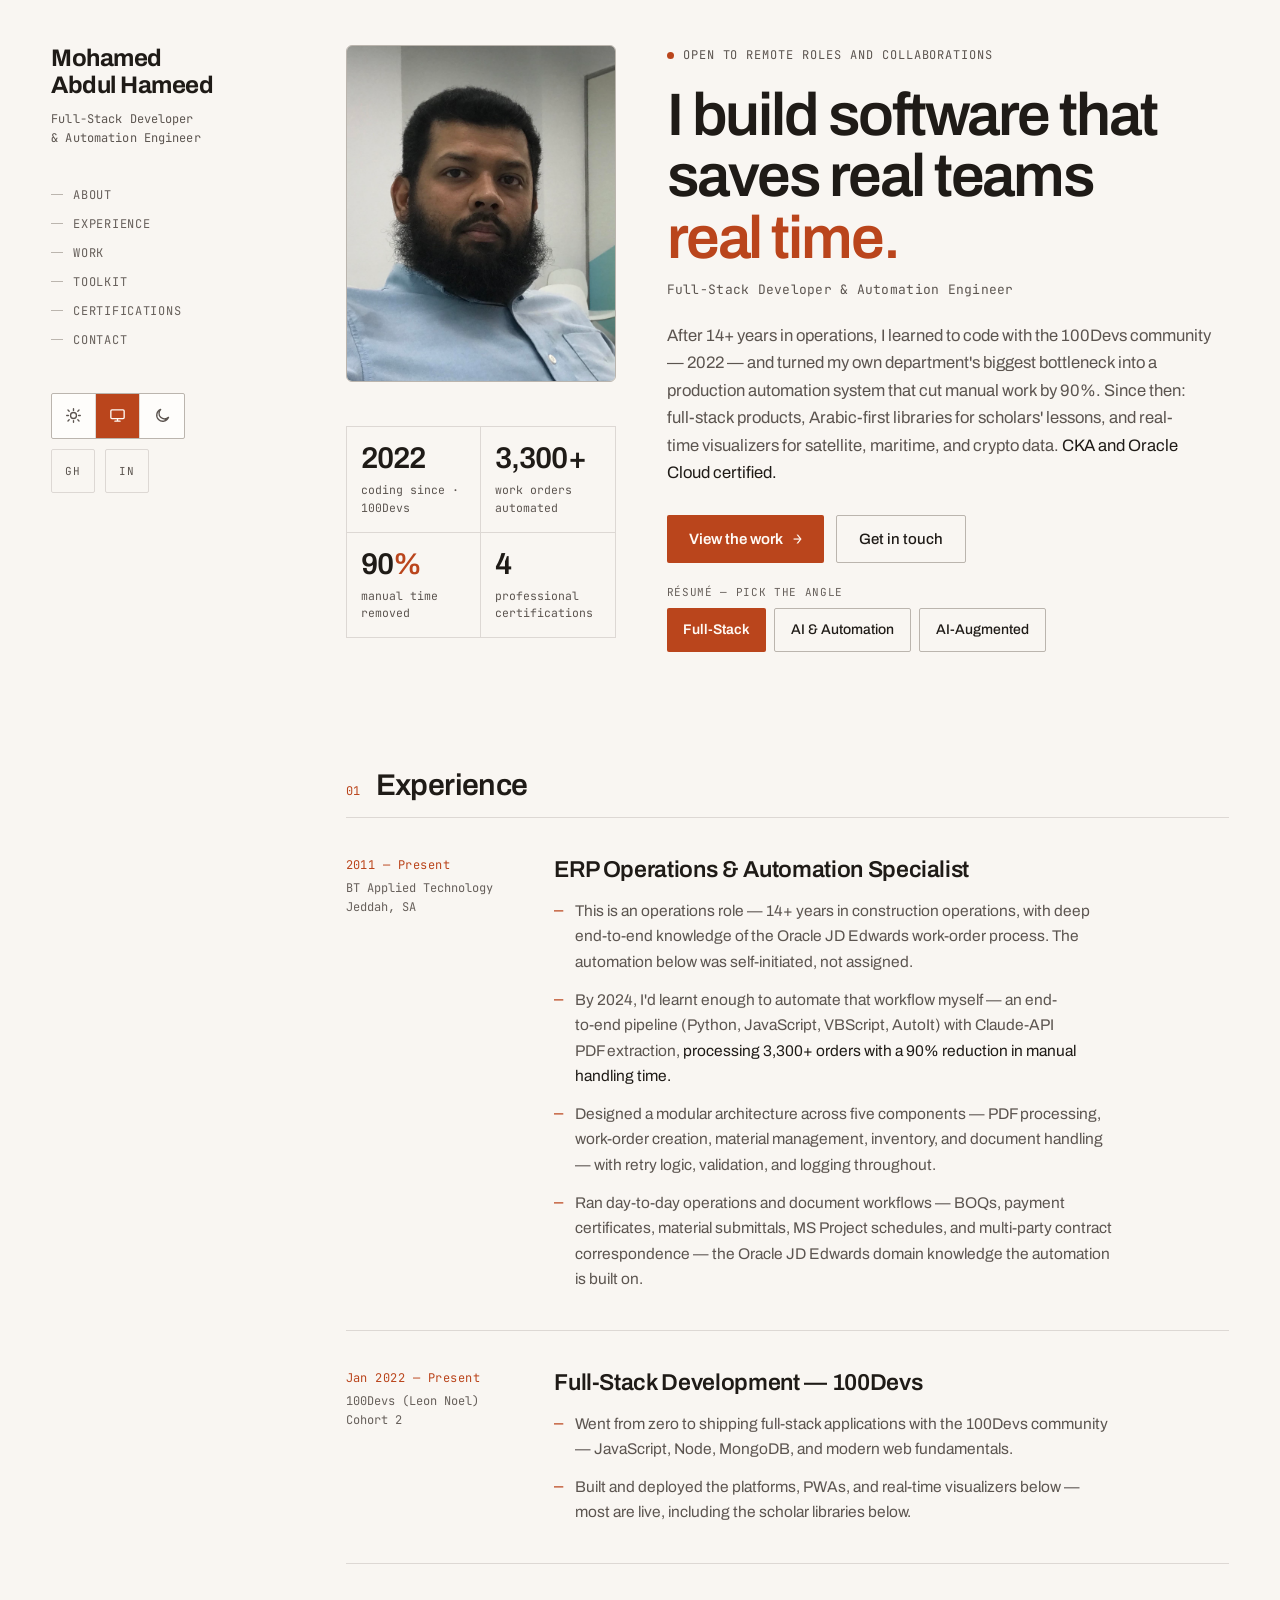
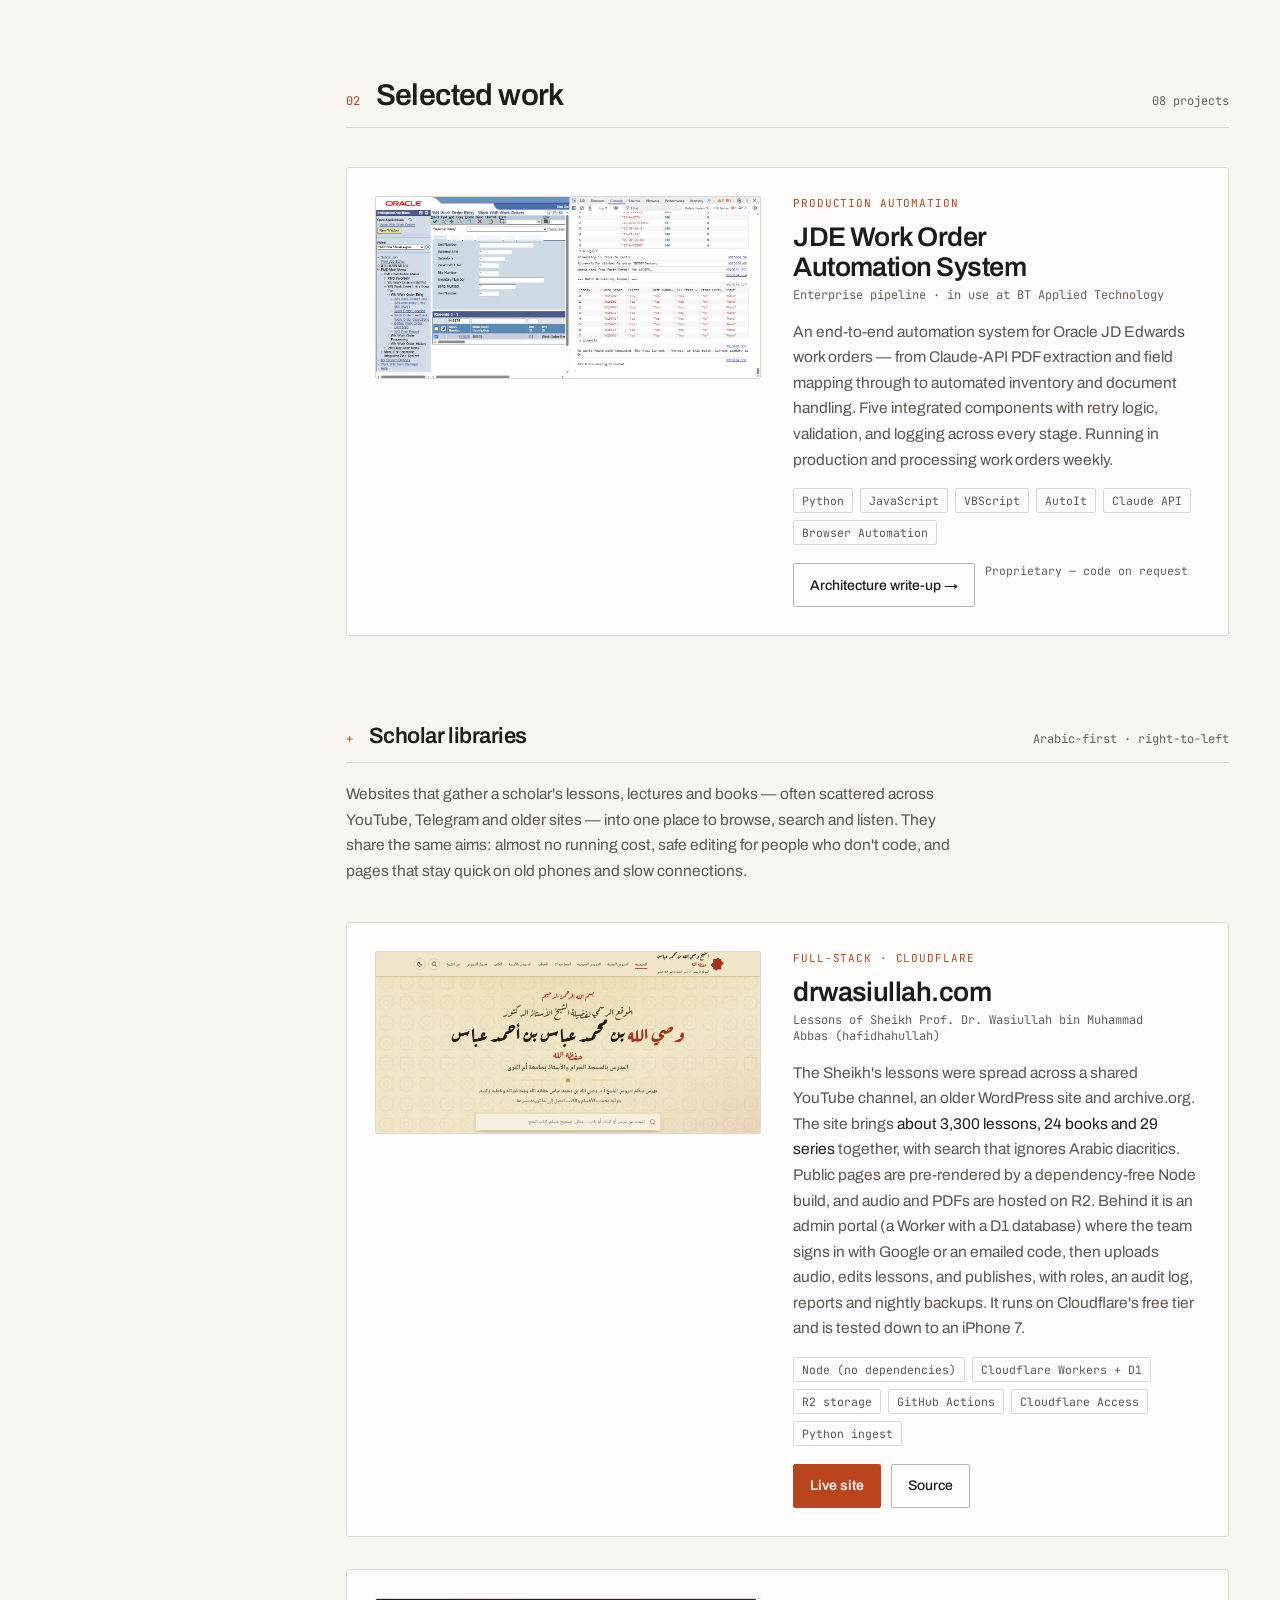
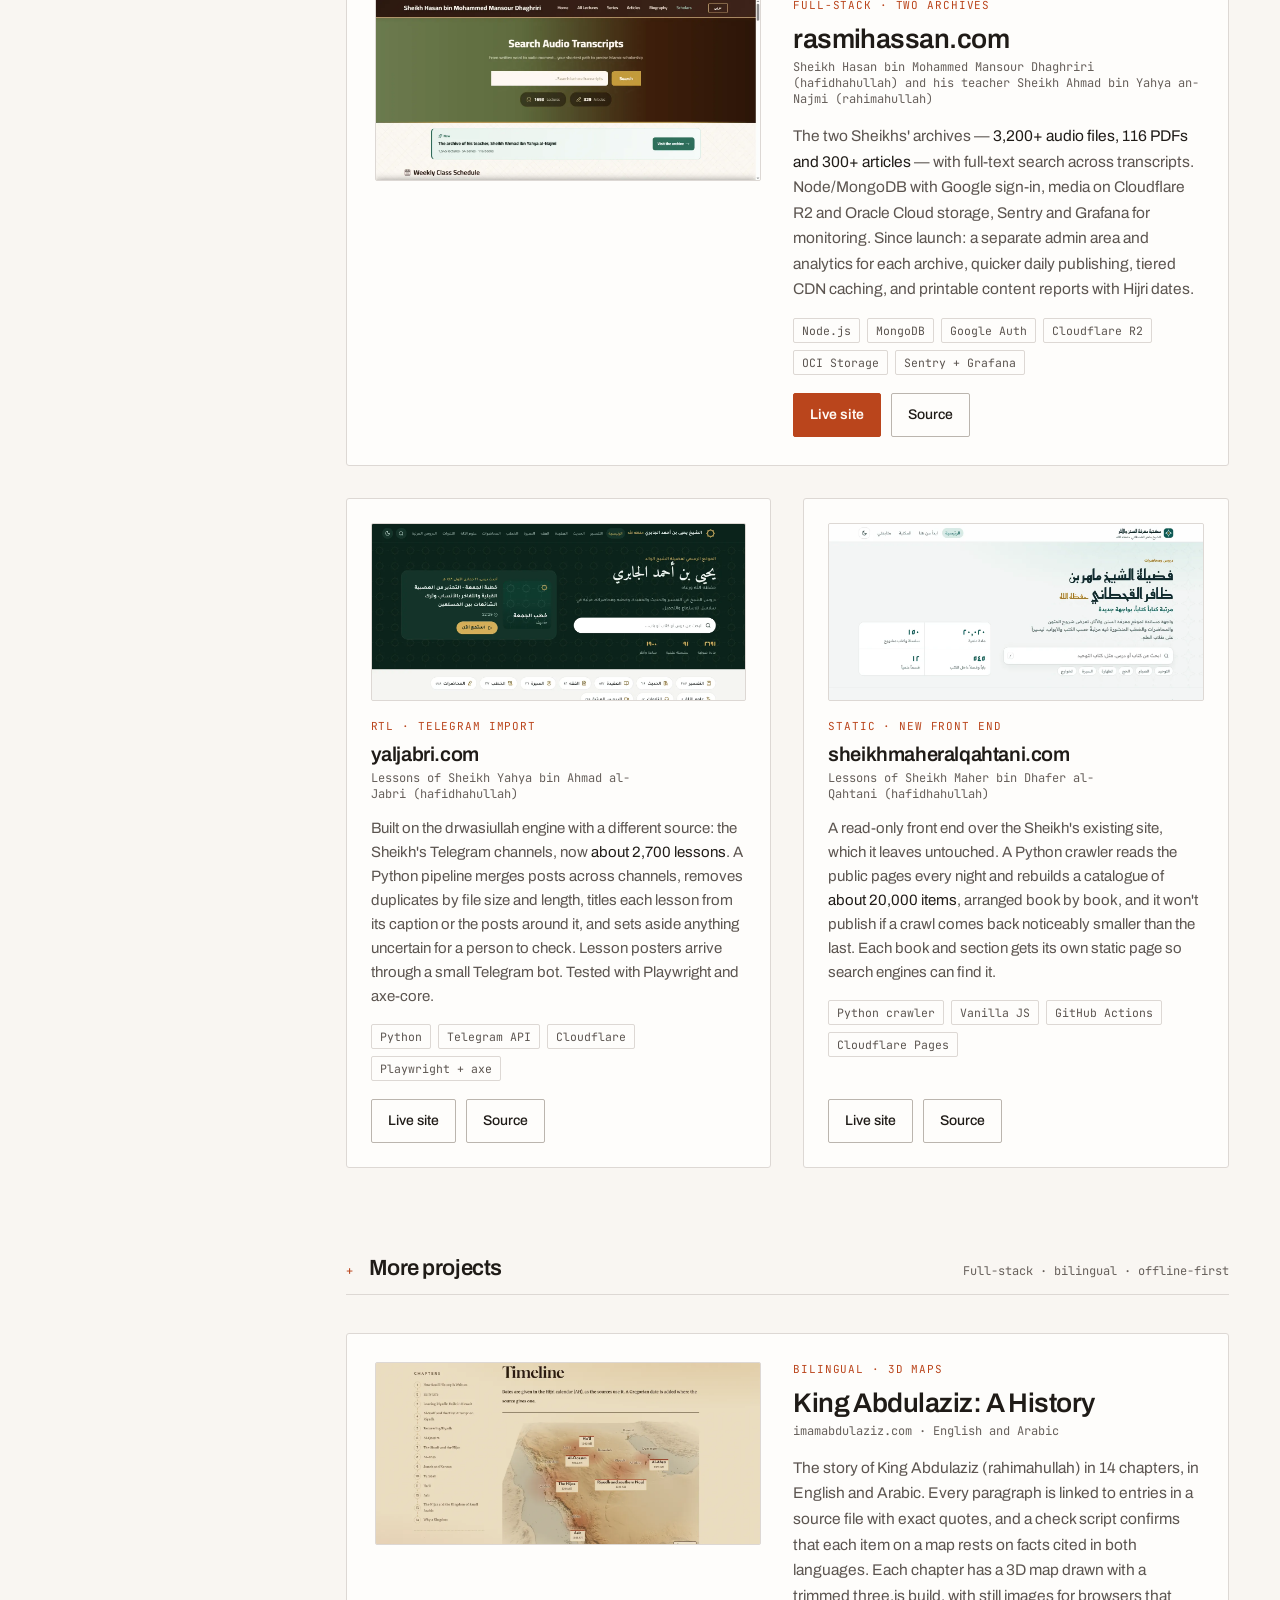
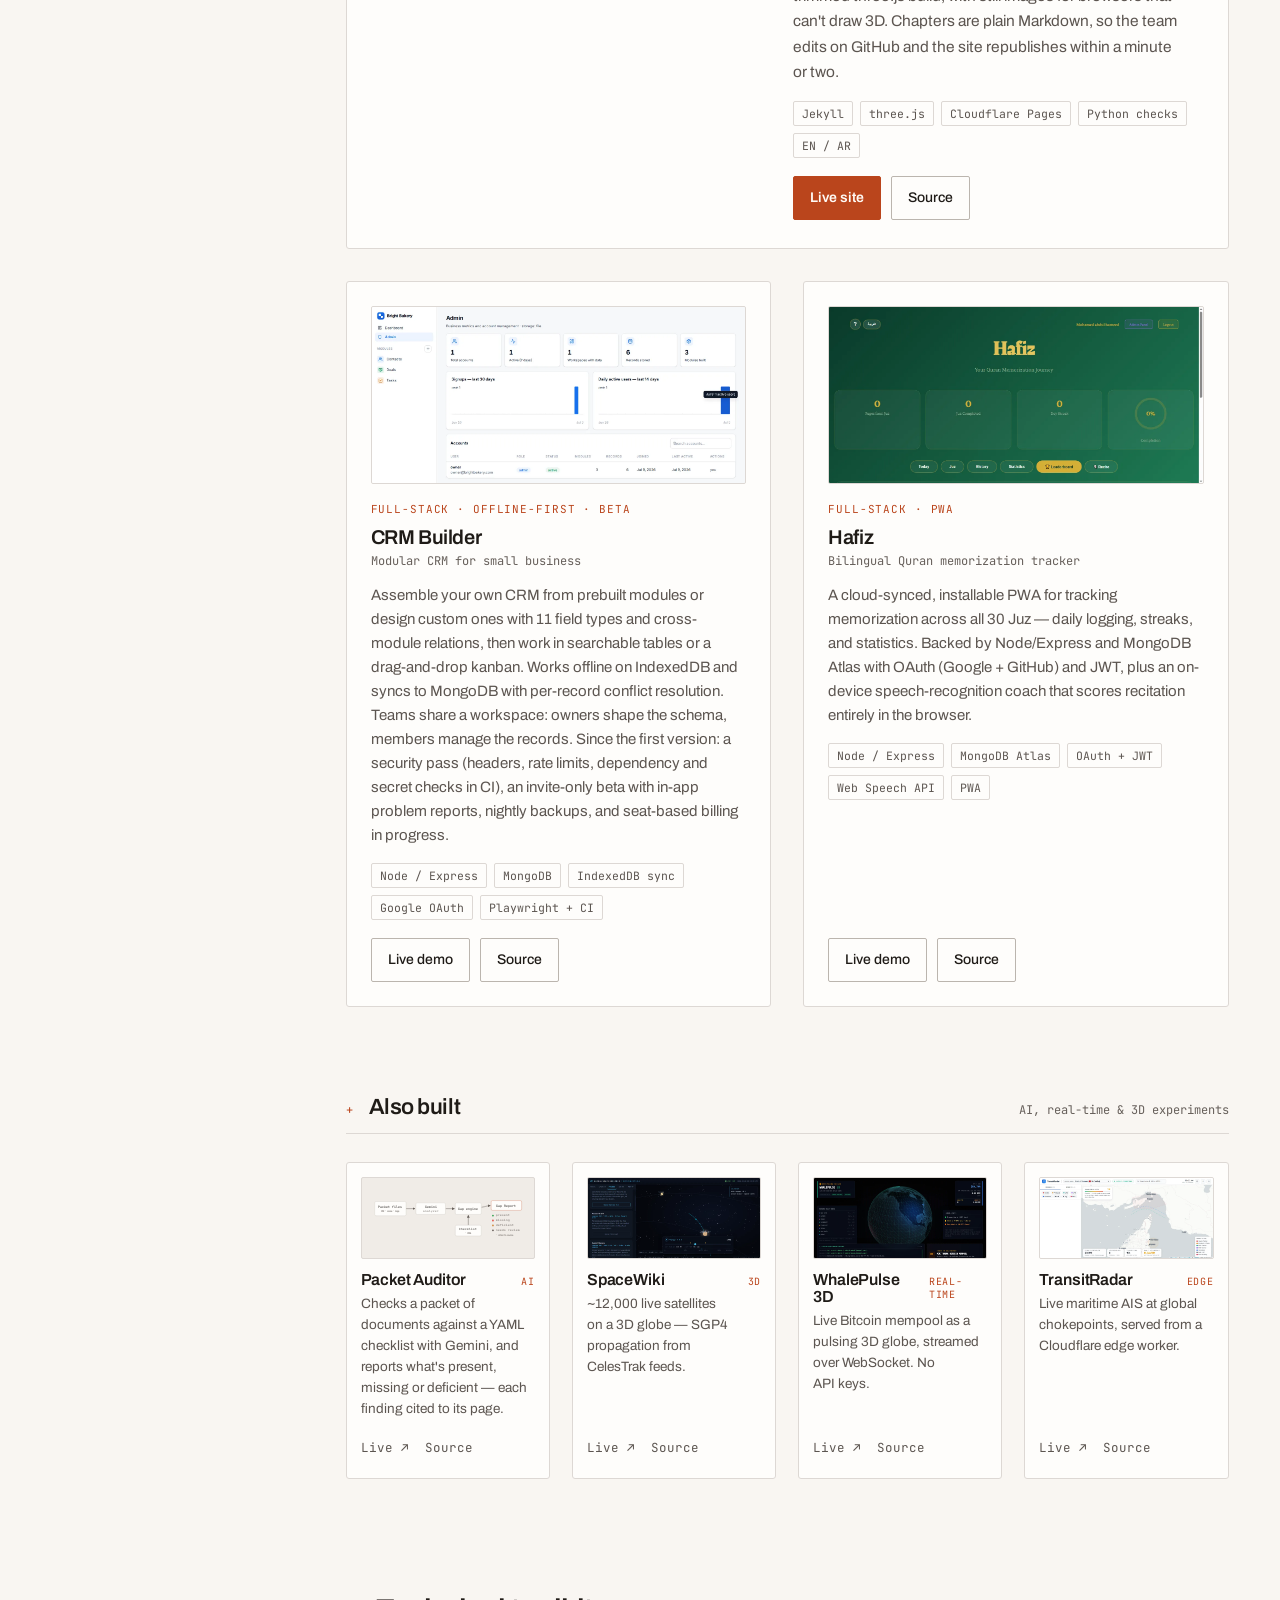
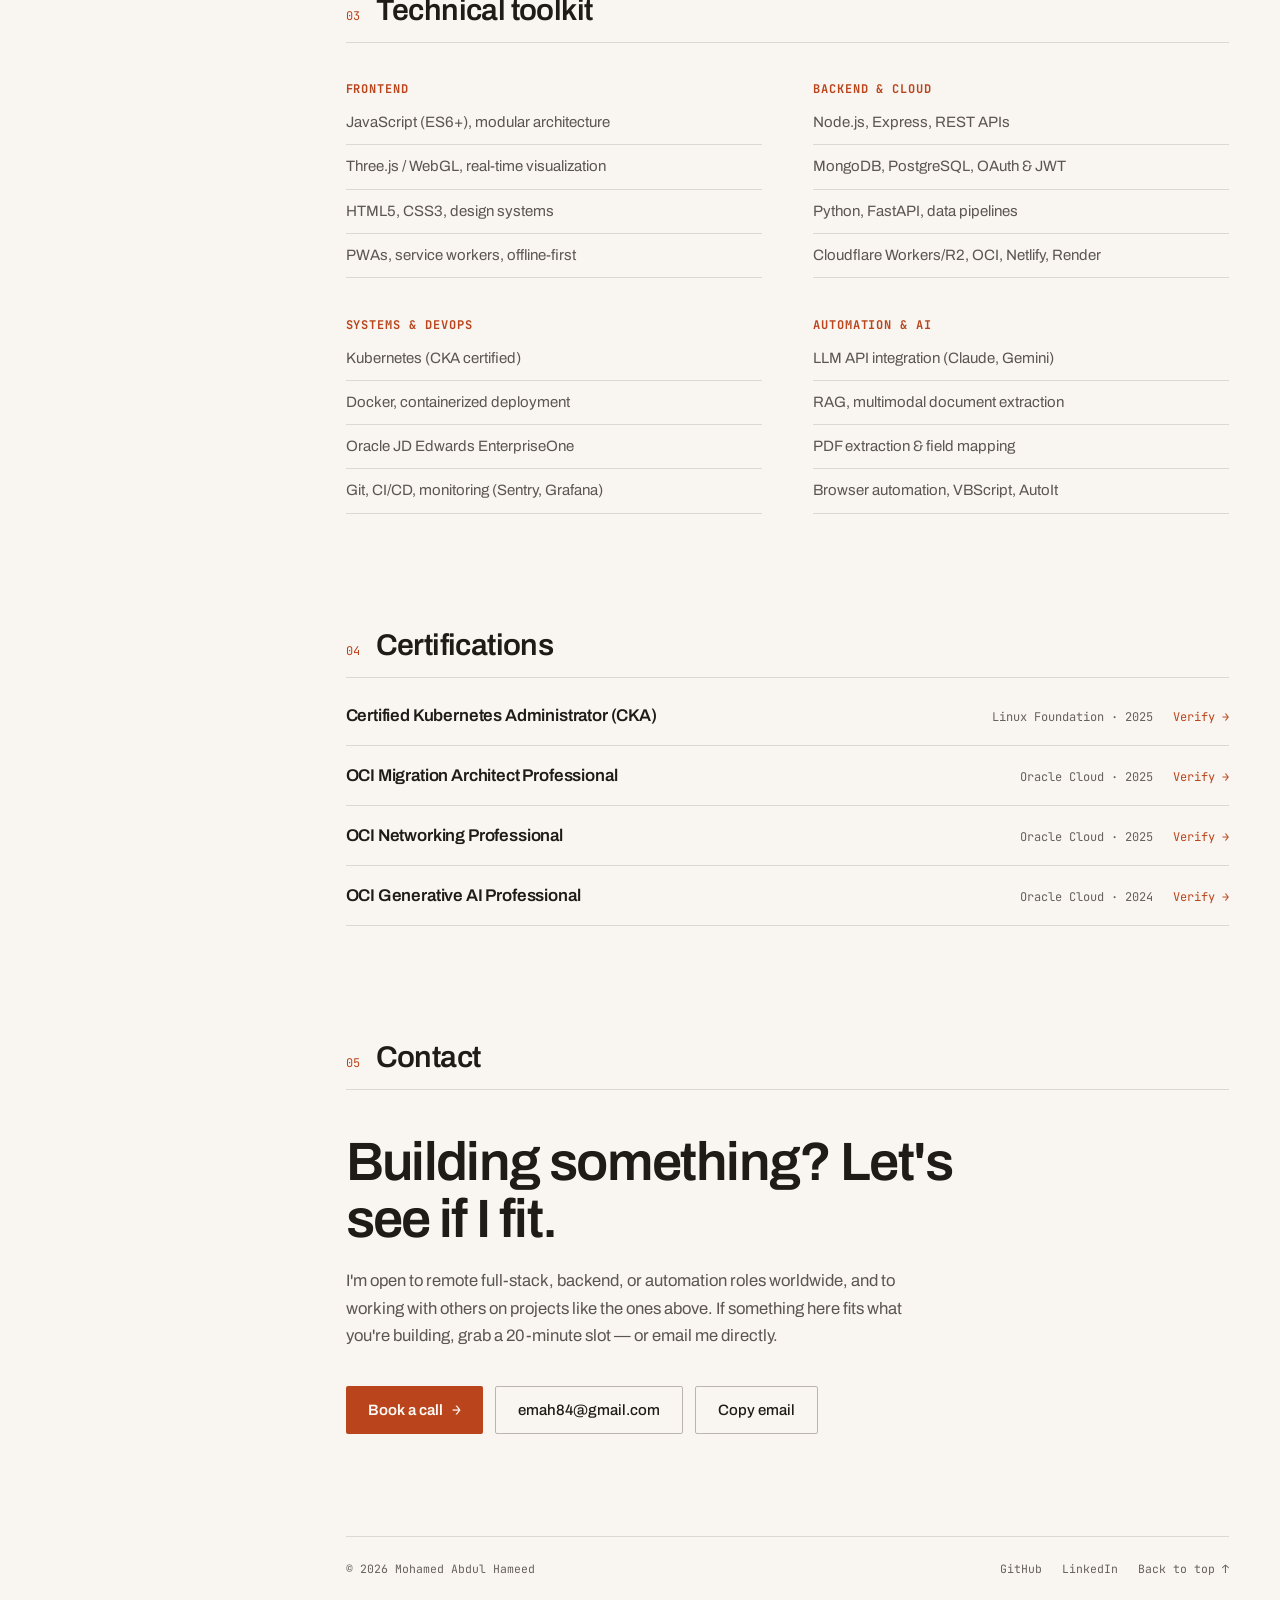
==== index.html @ efca4612 "Give the scholars their full names, titles and honorifics Co-Authored-By: Claude Opus 5.5 <noreply@a" ====
<!DOCTYPE html>
<html lang="en" data-theme="dark">
<head>
<meta charset="utf-8">
<meta name="viewport" content="width=device-width, initial-scale=1, viewport-fit=cover">
<link rel="preconnect" href="https://fonts.googleapis.com">
<link rel="preconnect" href="https://fonts.gstatic.com" crossorigin>
<link href="https://fonts.googleapis.com/css2?family=Archivo:wght@400;500;600;700&family=JetBrains+Mono:wght@400;500&display=swap" rel="stylesheet">

<script>
(function(){var p=localStorage.getItem('mah-theme')||'system';
var r=p==='system'?(matchMedia('(prefers-color-scheme: light)').matches?'light':'dark'):p;
document.documentElement.setAttribute('data-theme',r);})();
</script>
<title>Mohamed Abdul Hameed — Full-Stack Developer &amp; Automation Engineer</title>
<meta name="description" content="Full-stack developer and automation engineer. Built a production Oracle JD Edwards automation system processing 3,300+ work orders with a 90% reduction in manual handling. CKA and Oracle Cloud certified.">
<meta name="theme-color" content="#211d1a" media="(prefers-color-scheme: dark)">
<meta name="theme-color" content="#f7f4f0" media="(prefers-color-scheme: light)">
<link rel="canonical" href="https://mohamed-ah.github.io/portfolio/">
<meta property="og:type" content="website">
<meta property="og:url" content="https://mohamed-ah.github.io/portfolio/">
<meta property="og:title" content="Mohamed Abdul Hameed — Full-Stack Developer &amp; Automation Engineer">
<meta property="og:description" content="Production automation, full-stack platforms, Arabic-first scholar libraries, and real-time visualizers. CKA and Oracle Cloud certified.">
<meta property="og:image" content="https://mohamed-ah.github.io/portfolio/images/fablewurud.png">
<meta name="twitter:card" content="summary_large_image">
<link rel="icon" href="data:image/svg+xml,<svg xmlns='http://www.w3.org/2000/svg' viewBox='0 0 32 32'><rect width='32' height='32' rx='4' fill='%23211d1a'/><text x='16' y='23' font-family='system-ui,sans-serif' font-size='19' font-weight='700' fill='%23e8763f' text-anchor='middle'>M</text></svg>">
<link rel="stylesheet" href="style.css">
<script>
(function(){var p=localStorage.getItem('mah-theme')||'system';
var r=p==='system'?(matchMedia('(prefers-color-scheme: light)').matches?'light':'dark'):p;
document.documentElement.setAttribute('data-theme',r);})();
</script>
<script type="application/ld+json">
{"@context":"https://schema.org","@type":"Person","name":"Mohamed Abdul Hameed","jobTitle":"Full-Stack Developer & Automation Engineer","email":"mailto:emah84@gmail.com","url":"https://mohamed-ah.github.io/portfolio/","sameAs":["https://github.com/Mohamed-AH","https://www.linkedin.com/in/mojed7/"],"knowsAbout":["JavaScript","Node.js","Python","MongoDB","Kubernetes","Three.js","Oracle JD Edwards EnterpriseOne"]}
</script>
</head>
<body>
<a href="#main" data-skip="1">Skip to content</a>

<div style="min-height:100vh;background:var(--bg)">
  <div style="display:flex;flex-wrap:wrap;align-items:flex-start;gap:0 clamp(36px,5vw,80px);max-width:1340px;margin:0 auto;padding:0 clamp(20px,4vw,60px);padding-left:max(clamp(20px,4vw,60px),env(safe-area-inset-left,0px));padding-right:max(clamp(20px,4vw,60px),env(safe-area-inset-right,0px))">

    <aside data-sidebar="1" style="flex:1 1 230px;position:sticky;top:0;align-self:flex-start;padding:clamp(26px,3.5vw,52px) 0;background:var(--bg);z-index:20">
      <a href="#main" style="display:block;font-size:clamp(20px,2vw,24px);font-weight:700;letter-spacing:-0.02em;line-height:1.15">Mohamed<br>Abdul Hameed</a>
      <p style="margin-top:10px;font-family:'JetBrains Mono',monospace;font-size:12px;line-height:1.6;color:var(--muted);letter-spacing:0.01em">Full-Stack Developer<br>&amp; Automation Engineer</p>

      <nav data-nav="1" aria-label="Sections" style="margin-top:clamp(24px,3vw,44px)">
        <ul data-navlist="1" style="display:flex;flex-direction:column;gap:13px;font-family:'JetBrains Mono',monospace;font-size:12px;letter-spacing:0.06em;text-transform:uppercase;color:var(--faint)">
          <li><a href="#about" style="display:flex;align-items:center;gap:10px;color:inherit"><span data-bar="1" style="height:1px;width:12px;background:var(--border-strong);transition:width .2s ease,background-color .2s ease"></span>About</a></li>
          <li><a href="#experience" style="display:flex;align-items:center;gap:10px;color:inherit"><span data-bar="1" style="height:1px;width:12px;background:var(--border-strong);transition:width .2s ease,background-color .2s ease"></span>Experience</a></li>
          <li><a href="#work" style="display:flex;align-items:center;gap:10px;color:inherit"><span data-bar="1" style="height:1px;width:12px;background:var(--border-strong);transition:width .2s ease,background-color .2s ease"></span>Work</a></li>
          <li><a href="#toolkit" style="display:flex;align-items:center;gap:10px;color:inherit"><span data-bar="1" style="height:1px;width:12px;background:var(--border-strong);transition:width .2s ease,background-color .2s ease"></span>Toolkit</a></li>
          <li><a href="#certifications" style="display:flex;align-items:center;gap:10px;color:inherit"><span data-bar="1" style="height:1px;width:12px;background:var(--border-strong);transition:width .2s ease,background-color .2s ease"></span>Certifications</a></li>
          <li><a href="#contact" style="display:flex;align-items:center;gap:10px;color:inherit"><span data-bar="1" style="height:1px;width:12px;background:var(--border-strong);transition:width .2s ease,background-color .2s ease"></span>Contact</a></li>
        </ul>
      </nav>

      <div data-sidebar-foot="1" style="margin-top:clamp(26px,3.5vw,48px);display:flex;flex-wrap:wrap;align-items:center;gap:10px">
        <div role="group" aria-label="Colour theme" style="display:inline-flex;background:var(--surface);border:1px solid var(--border-strong);border-radius:2px;overflow:hidden">
          <button data-theme-opt="light" type="button" title="Light" aria-label="Light theme" data-action="setLight" style="display:inline-flex;align-items:center;justify-content:center;width:44px;height:44px;background:transparent;color:var(--muted);border:0;border-right:1px solid var(--border);cursor:pointer;padding:0" class="hx1">
            <svg width="17" height="17" viewBox="0 0 24 24" fill="none" stroke="currentColor" stroke-width="1.9" stroke-linecap="round" aria-hidden="true"><circle cx="12" cy="12" r="4.2"></circle><path d="M12 2.4v2.4M12 19.2v2.4M4.2 4.2l1.7 1.7M18.1 18.1l1.7 1.7M2.4 12h2.4M19.2 12h2.4M4.2 19.8l1.7-1.7M18.1 5.9l1.7-1.7"></path></svg>
          </button>
          <button data-theme-opt="system" type="button" title="Match system" aria-label="Match system theme" data-action="setSystem" style="display:inline-flex;align-items:center;justify-content:center;width:44px;height:44px;background:transparent;color:var(--muted);border:0;border-right:1px solid var(--border);cursor:pointer;padding:0" class="hx2">
            <svg width="17" height="17" viewBox="0 0 24 24" fill="none" stroke="currentColor" stroke-width="1.9" stroke-linecap="round" stroke-linejoin="round" aria-hidden="true"><rect x="2.6" y="4" width="18.8" height="12.4" rx="1.6"></rect><path d="M8.4 20h7.2M12 16.4V20"></path></svg>
          </button>
          <button data-theme-opt="dark" type="button" title="Dark" aria-label="Dark theme" data-action="setDark" style="display:inline-flex;align-items:center;justify-content:center;width:44px;height:44px;background:transparent;color:var(--muted);border:0;cursor:pointer;padding:0" class="hx3">
            <svg width="17" height="17" viewBox="0 0 24 24" fill="none" stroke="currentColor" stroke-width="1.9" stroke-linecap="round" stroke-linejoin="round" aria-hidden="true"><path d="M20.5 14.6A8.6 8.6 0 1 1 9.4 3.5a6.9 6.9 0 0 0 11.1 11.1z"></path></svg>
          </button>
        </div>
        <a href="https://github.com/Mohamed-AH" target="_blank" rel="noopener noreferrer" style="display:inline-flex;align-items:center;justify-content:center;min-width:44px;min-height:44px;border:1px solid var(--border);border-radius:2px;font-family:'JetBrains Mono',monospace;font-size:11px;letter-spacing:0.08em;color:var(--muted);padding:0 12px" class="hx4">GH</a>
        <a href="https://www.linkedin.com/in/mojed7/" target="_blank" rel="noopener noreferrer" style="display:inline-flex;align-items:center;justify-content:center;min-width:44px;min-height:44px;border:1px solid var(--border);border-radius:2px;font-family:'JetBrains Mono',monospace;font-size:11px;letter-spacing:0.08em;color:var(--muted);padding:0 12px" class="hx5">IN</a>
      </div>
    </aside>

    <main id="main" data-main="1" style="flex:999 1 560px;min-width:0;padding:clamp(26px,3.5vw,52px) 0 clamp(60px,8vw,120px)">

      <section id="about" style="scroll-margin-top:110px">
        <div class="hero-grid">

          <!-- Photo (auto-swaps in once images/mohamed.jpg exists; monogram until then) -->
          <div data-photo="1" style="grid-area:photo;max-width:300px">
            <div style="position:relative;aspect-ratio:4/5;border-radius:6px;overflow:hidden;border:1px solid var(--border-strong);background:var(--surface-2);display:flex;align-items:center;justify-content:center">
              <span aria-hidden="true" style="font-family:'JetBrains Mono',monospace;font-size:clamp(40px,7vw,72px);font-weight:500;letter-spacing:0.02em;color:var(--faint)">MAH</span>
              <img src="images/mohamed.jpg" alt="Mohamed Abdul Hameed" width="880" height="1100" loading="eager" decoding="async" onerror="this.style.display='none'" style="position:absolute;inset:0;width:100%;height:100%;object-fit:cover;object-position:center top">
            </div>
          </div>

          <!-- Intro -->
          <div style="grid-area:intro;min-width:0">
            <p style="display:inline-flex;align-items:center;gap:9px;font-family:'JetBrains Mono',monospace;font-size:12px;letter-spacing:0.08em;text-transform:uppercase;color:var(--muted)">
              <span style="width:7px;height:7px;border-radius:50%;background:var(--accent);flex:none"></span>
              Open to remote roles and collaborations
            </p>

            <h1 style="margin-top:clamp(14px,2vw,22px);font-size:clamp(32px,5.4vw,60px);font-weight:600;letter-spacing:-0.035em;line-height:1.02">
              I build software that saves real teams <span style="color:var(--accent)">real time.</span>
            </h1>
            <p style="margin-top:12px;font-family:'JetBrains Mono',monospace;font-size:13px;letter-spacing:0.02em;color:var(--muted)">Full-Stack Developer &amp; Automation Engineer</p>

            <p style="margin-top:clamp(16px,2.2vw,24px);max-width:58ch;font-size:clamp(15.5px,1.3vw,18px);line-height:1.65;color:var(--muted)">
              After 14+ years in operations, I learned to code with the 100Devs community — 2022 — and turned my own department's biggest bottleneck into a production automation system that cut manual work by 90%. Since then: full-stack products, Arabic-first libraries for scholars' lessons, and real-time visualizers for satellite, maritime, and crypto data. <span style="color:var(--text)">CKA and Oracle Cloud certified.</span>
            </p>

            <div style="display:flex;flex-wrap:wrap;gap:12px;margin-top:clamp(20px,2.5vw,28px)">
              <a href="#work" style="display:inline-flex;align-items:center;gap:10px;min-height:48px;padding:0 22px;background:var(--accent);color:var(--accent-ink);border-radius:2px;font-size:15px;font-weight:600" class="hx6">View the work <span style="font-family:'JetBrains Mono',monospace">→</span></a>
              <a href="mailto:emah84@gmail.com" style="display:inline-flex;align-items:center;min-height:48px;padding:0 22px;border:1px solid var(--border-strong);border-radius:2px;font-size:15px;font-weight:500;color:var(--text)" class="hx7">Get in touch</a>
            </div>

            <!-- Résumé picker: one CV per hiring angle -->
            <div style="margin-top:22px">
              <p style="font-family:'JetBrains Mono',monospace;font-size:11px;letter-spacing:0.06em;text-transform:uppercase;color:var(--faint);margin-bottom:9px">Résumé — pick the angle</p>
              <div data-resume="1" role="group" aria-label="Download résumé" style="display:flex;flex-wrap:wrap;gap:8px">
                <a href="resume/Mohamed-Abdul-Hameed-Full-Stack.pdf" target="_blank" rel="noopener noreferrer" style="display:inline-flex;align-items:center;min-height:44px;padding:0 16px;border-radius:2px;background:var(--accent);color:var(--accent-ink);font-size:14px;font-weight:600" class="hx35">Full-Stack</a>
                <a href="resume/Mohamed-Abdul-Hameed-AI-Automation.pdf" target="_blank" rel="noopener noreferrer" style="display:inline-flex;align-items:center;min-height:44px;padding:0 16px;border:1px solid var(--border-strong);border-radius:2px;font-size:14px;font-weight:500;color:var(--text)" class="hx36">AI &amp; Automation</a>
                <a href="resume/Mohamed-Abdul-Hameed-AI-Augmented.pdf" target="_blank" rel="noopener noreferrer" style="display:inline-flex;align-items:center;min-height:44px;padding:0 16px;border:1px solid var(--border-strong);border-radius:2px;font-size:14px;font-weight:500;color:var(--text)" class="hx37">AI-Augmented</a>
              </div>
            </div>
          </div>

          <dl style="grid-area:stats;align-self:start;display:grid;grid-template-columns:repeat(2,1fr);gap:1px;background:var(--border);border:1px solid var(--border)">
          <div style="background:var(--bg);padding:16px 14px">
            <dt style="font-size:clamp(22px,2.4vw,30px);font-weight:600;letter-spacing:-0.03em;line-height:1">2022</dt>
            <dd style="margin:8px 0 0;font-family:'JetBrains Mono',monospace;font-size:11.5px;line-height:1.5;color:var(--muted)">coding since · 100Devs</dd>
          </div>
          <div style="background:var(--bg);padding:16px 14px">
            <dt style="font-size:clamp(22px,2.4vw,30px);font-weight:600;letter-spacing:-0.03em;line-height:1">3,300+</dt>
            <dd style="margin:8px 0 0;font-family:'JetBrains Mono',monospace;font-size:11.5px;line-height:1.5;color:var(--muted)">work orders automated</dd>
          </div>
          <div style="background:var(--bg);padding:16px 14px">
            <dt style="font-size:clamp(22px,2.4vw,30px);font-weight:600;letter-spacing:-0.03em;line-height:1">90<span style="color:var(--accent)">%</span></dt>
            <dd style="margin:8px 0 0;font-family:'JetBrains Mono',monospace;font-size:11.5px;line-height:1.5;color:var(--muted)">manual time removed</dd>
          </div>
          <div style="background:var(--bg);padding:16px 14px">
            <dt style="font-size:clamp(22px,2.4vw,30px);font-weight:600;letter-spacing:-0.03em;line-height:1">4</dt>
            <dd style="margin:8px 0 0;font-family:'JetBrains Mono',monospace;font-size:11.5px;line-height:1.5;color:var(--muted)">professional certifications</dd>
          </div>
          </dl>
        </div>
      </section>

      <section id="experience" class="sec">
        <div class="sec-head">
          <span class="sec-num">01</span>
          <h2 class="sec-h2">Experience</h2>
        </div>

        <article style="display:flex;flex-wrap:wrap;gap:8px clamp(24px,3vw,48px);padding:clamp(26px,3vw,40px) 0;border-bottom:1px solid var(--border)">
          <div style="flex:1 1 170px">
            <p style="font-family:'JetBrains Mono',monospace;font-size:12px;letter-spacing:0.04em;color:var(--accent)">2011 — Present</p>
            <p class="exp-org">BT Applied Technology<br>Jeddah, SA</p>
          </div>
          <div style="flex:999 1 380px;min-width:0">
            <h3 style="font-size:clamp(19px,2vw,23px);font-weight:600;letter-spacing:-0.015em">ERP Operations &amp; Automation Specialist</h3>
            <ul class="dash-list">
              <li class="dash-item"><span class="dash" aria-hidden="true">—</span><span>This is an operations role — 14+ years in construction operations, with deep end-to-end knowledge of the Oracle JD Edwards work-order process. The automation below was self-initiated, not assigned.</span></li>
              <li class="dash-item"><span class="dash" aria-hidden="true">—</span><span>By 2024, I'd learnt enough to automate that workflow myself — an end-to-end pipeline (Python, JavaScript, VBScript, AutoIt) with Claude-API PDF extraction, <span style="color:var(--text)">processing 3,300+ orders with a 90% reduction in manual handling time.</span></span></li>
              <li class="dash-item"><span class="dash" aria-hidden="true">—</span><span>Designed a modular architecture across five components — PDF processing, work-order creation, material management, inventory, and document handling — with retry logic, validation, and logging throughout.</span></li>
              <li class="dash-item"><span class="dash" aria-hidden="true">—</span><span>Ran day-to-day operations and document workflows — BOQs, payment certificates, material submittals, MS Project schedules, and multi-party contract correspondence — the Oracle JD Edwards domain knowledge the automation is built on.</span></li>
            </ul>
          </div>
        </article>

        <article style="display:flex;flex-wrap:wrap;gap:8px clamp(24px,3vw,48px);padding:clamp(26px,3vw,40px) 0;border-bottom:1px solid var(--border)">
          <div style="flex:1 1 170px">
            <p style="font-family:'JetBrains Mono',monospace;font-size:12px;letter-spacing:0.04em;color:var(--accent)">Jan 2022 — Present</p>
            <p class="exp-org">100Devs (Leon Noel)<br>Cohort 2</p>
          </div>
          <div style="flex:999 1 380px;min-width:0">
            <h3 style="font-size:clamp(19px,2vw,23px);font-weight:600;letter-spacing:-0.015em">Full-Stack Development — 100Devs</h3>
            <ul class="dash-list">
              <li class="dash-item"><span class="dash" aria-hidden="true">—</span><span>Went from zero to shipping full-stack applications with the 100Devs community — JavaScript, Node, MongoDB, and modern web fundamentals.</span></li>
              <li class="dash-item"><span class="dash" aria-hidden="true">—</span><span>Built and deployed the platforms, PWAs, and real-time visualizers below — most are live, including the scholar libraries below.</span></li>
            </ul>
          </div>
        </article>
      </section>

      <section id="work" class="sec">
        <div class="sec-head">
          <span class="sec-num">02</span>
          <h2 class="sec-h2">Selected work</h2>
          <p class="sec-meta">08 projects</p>
        </div>

        <div class="work-grid">

          <article class="feature">
            <figure class="feature-media">
              <img class="shot" src="images/jde.webp" alt="The automation running against Oracle JD Edwards: the Work With Work Orders screen beside a browser console showing a batch summary of processed work orders." loading="lazy" decoding="async" width="1366" height="646">
            </figure>
            <div class="feature-body">
              <p class="eyebrow">Production automation</p>
              <h3 class="feature-title">JDE Work Order Automation System</h3>
              <p class="card-sub">Enterprise pipeline · in use at BT Applied Technology</p>
              <p class="feature-desc">An end-to-end automation system for Oracle JD Edwards work orders — from Claude-API PDF extraction and field mapping through to automated inventory and document handling. Five integrated components with retry logic, validation, and logging across every stage. Running in production and processing work orders weekly.</p>
              <ul class="tags">
                <li class="tag">Python</li>
                <li class="tag">JavaScript</li>
                <li class="tag">VBScript</li>
                <li class="tag">AutoIt</li>
                <li class="tag">Claude API</li>
                <li class="tag">Browser Automation</li>
              </ul>
              <div class="card-actions">
                <a href="jde.html" class="btn">Architecture write-up →</a>
                <span class="note">Proprietary — code on request</span>
              </div>
            </div>
          </article>

        </div>

        <div id="libraries" class="group-head">
          <span class="sec-num">+</span>
          <h3 class="group-title">Scholar libraries</h3>
          <p class="sec-meta">Arabic-first · right-to-left</p>
        </div>
        <p class="group-intro">Websites that gather a scholar's lessons, lectures and books — often scattered across YouTube, Telegram and older sites — into one place to browse, search and listen. They share the same aims: almost no running cost, safe editing for people who don't code, and pages that stay quick on old phones and slow connections.</p>

        <div class="work-grid">

          <article class="feature">
            <figure class="feature-media">
              <a href="https://www.drwasiullah.com/" target="_blank" rel="noopener noreferrer" aria-label="Open drwasiullah.com" class="shot-link"><img class="shot" src="images/drwasiullah.webp" alt="The drwasiullah.com home page: the Sheikh's name in large Arabic calligraphy over a patterned cream background, with a lesson search box below." loading="lazy" decoding="async" width="1366" height="646"></a>
            </figure>
            <div class="feature-body">
              <p class="eyebrow">Full-stack · Cloudflare</p>
              <h3 class="feature-title">drwasiullah.com</h3>
              <p class="card-sub">Lessons of Sheikh Prof. Dr. Wasiullah bin Muhammad Abbas (hafidhahullah)</p>
              <p class="feature-desc">The Sheikh's lessons were spread across a shared YouTube channel, an older WordPress site and archive.org. The site brings <span class="hl">about 3,300 lessons, 24 books and 29 series</span> together, with search that ignores Arabic diacritics. Public pages are pre-rendered by a dependency-free Node build, and audio and PDFs are hosted on R2. Behind it is an admin portal (a Worker with a D1 database) where the team signs in with Google or an emailed code, then uploads audio, edits lessons, and publishes, with roles, an audit log, reports and nightly backups. It runs on Cloudflare's free tier and is tested down to an iPhone 7.</p>
              <ul class="tags">
                <li class="tag">Node (no dependencies)</li>
                <li class="tag">Cloudflare Workers + D1</li>
                <li class="tag">R2 storage</li>
                <li class="tag">GitHub Actions</li>
                <li class="tag">Cloudflare Access</li>
                <li class="tag">Python ingest</li>
              </ul>
              <div class="card-actions">
                <a href="https://www.drwasiullah.com/" target="_blank" rel="noopener noreferrer" class="btn btn-primary">Live site</a>
                <a href="https://github.com/Mohamed-AH/drwasiullah" target="_blank" rel="noopener noreferrer" class="btn">Source</a>
              </div>
            </div>
          </article>

          <article class="feature">
            <figure class="feature-media">
              <a href="https://rasmihassan.com" target="_blank" rel="noopener noreferrer" aria-label="Open rasmihassan.com" class="shot-link"><img class="shot" src="images/fablewurud.webp" alt="The rasmihassan.com home page: an audio transcript search bar over a green hero, with counts of 1,693 lectures and 329 articles." loading="lazy" decoding="async" width="1366" height="646"></a>
            </figure>
            <div class="feature-body">
              <p class="eyebrow">Full-stack · Two archives</p>
              <h3 class="feature-title">rasmihassan.com</h3>
              <p class="card-sub">Sheikh Hasan bin Mohammed Mansour Dhaghriri (hafidhahullah) and his teacher Sheikh Ahmad bin Yahya an-Najmi (rahimahullah)</p>
              <p class="feature-desc">The two Sheikhs' archives — <span class="hl">3,200+ audio files, 116 PDFs and 300+ articles</span> — with full-text search across transcripts. Node/MongoDB with Google sign-in, media on Cloudflare R2 and Oracle Cloud storage, Sentry and Grafana for monitoring. Since launch: a separate admin area and analytics for each archive, quicker daily publishing, tiered CDN caching, and printable content reports with Hijri dates.</p>
              <ul class="tags">
                <li class="tag">Node.js</li>
                <li class="tag">MongoDB</li>
                <li class="tag">Google Auth</li>
                <li class="tag">Cloudflare R2</li>
                <li class="tag">OCI Storage</li>
                <li class="tag">Sentry + Grafana</li>
              </ul>
              <div class="card-actions">
                <a href="https://rasmihassan.com" target="_blank" rel="noopener noreferrer" class="btn btn-primary">Live site</a>
                <a href="https://github.com/Mohamed-AH/fablewurud" target="_blank" rel="noopener noreferrer" class="btn">Source</a>
              </div>
            </div>
          </article>

          <article class="card">
            <a href="https://yaljabri.com/" target="_blank" rel="noopener noreferrer" aria-label="Open yaljabri.com" class="shot-link"><img class="shot" src="images/yaljabri.webp" alt="The yaljabri.com home page: a dark green hero with the Sheikh's name, a lesson search box, counts of lessons and series, and a card for the latest Friday khutbah." loading="lazy" decoding="async" width="1366" height="646"></a>
            <p class="card-eyebrow">RTL · Telegram import</p>
            <h3 class="card-title">yaljabri.com</h3>
            <p class="card-sub">Lessons of Sheikh Yahya bin Ahmad al-Jabri (hafidhahullah)</p>
            <p class="card-desc">Built on the drwasiullah engine with a different source: the Sheikh's Telegram channels, now <span class="hl">about 2,700 lessons</span>. A Python pipeline merges posts across channels, removes duplicates by file size and length, titles each lesson from its caption or the posts around it, and sets aside anything uncertain for a person to check. Lesson posters arrive through a small Telegram bot. Tested with Playwright and axe-core.</p>
            <ul class="tags">
              <li class="tag">Python</li>
              <li class="tag">Telegram API</li>
              <li class="tag">Cloudflare</li>
              <li class="tag">Playwright + axe</li>
            </ul>
            <div class="card-actions">
              <a href="https://yaljabri.com/" target="_blank" rel="noopener noreferrer" class="btn">Live site</a>
              <a href="https://github.com/Mohamed-AH/yahyaaljabri" target="_blank" rel="noopener noreferrer" class="btn">Source</a>
            </div>
          </article>

          <article class="card">
            <a href="https://sheikhmaheralqahtani.com/" target="_blank" rel="noopener noreferrer" aria-label="Open sheikhmaheralqahtani.com" class="shot-link"><img class="shot" src="images/sheikhmaher.webp" alt="The sheikhmaheralqahtani.com home page: the Sheikh's name in Arabic, a short introduction, a search box with topic chips, and counts of items, series and sections." loading="lazy" decoding="async" width="1366" height="646"></a>
            <p class="card-eyebrow">Static · New front end</p>
            <h3 class="card-title">sheikhmaheralqahtani.com</h3>
            <p class="card-sub">Lessons of Sheikh Maher bin Dhafer al-Qahtani (hafidhahullah)</p>
            <p class="card-desc">A read-only front end over the Sheikh's existing site, which it leaves untouched. A Python crawler reads the public pages every night and rebuilds a catalogue of <span class="hl">about 20,000 items</span>, arranged book by book, and it won't publish if a crawl comes back noticeably smaller than the last. Each book and section gets its own static page so search engines can find it.</p>
            <ul class="tags">
              <li class="tag">Python crawler</li>
              <li class="tag">Vanilla JS</li>
              <li class="tag">GitHub Actions</li>
              <li class="tag">Cloudflare Pages</li>
            </ul>
            <div class="card-actions">
              <a href="https://sheikhmaheralqahtani.com/" target="_blank" rel="noopener noreferrer" class="btn">Live site</a>
              <a href="https://github.com/Mohamed-AH/sheikhmaher" target="_blank" rel="noopener noreferrer" class="btn">Source</a>
            </div>
          </article>

        </div>

        <div class="group-head">
          <span class="sec-num">+</span>
          <h3 class="group-title">More projects</h3>
          <p class="sec-meta">Full-stack · bilingual · offline-first</p>
        </div>

        <div class="work-grid">

          <article class="feature">
            <figure class="feature-media">
              <a href="https://imamabdulaziz.com/" target="_blank" rel="noopener noreferrer" aria-label="Open imamabdulaziz.com" class="shot-link"><img class="shot" src="images/abdulaziz.webp" alt="The timeline page of imamabdulaziz.com: a list of fourteen chapters beside a 3D relief map of the Arabian Peninsula, with regions labelled by the year they joined." loading="lazy" decoding="async" width="1366" height="646"></a>
            </figure>
            <div class="feature-body">
              <p class="eyebrow">Bilingual · 3D maps</p>
              <h3 class="feature-title">King Abdulaziz: A History</h3>
              <p class="card-sub">imamabdulaziz.com · English and Arabic</p>
              <p class="feature-desc">The story of King Abdulaziz (rahimahullah) in 14 chapters, in English and Arabic. Every paragraph is linked to entries in a source file with exact quotes, and a check script confirms that each item on a map rests on facts cited in both languages. Each chapter has a 3D map drawn with a trimmed three.js build, with still images for browsers that can't draw 3D. Chapters are plain Markdown, so the team edits on GitHub and the site republishes within a minute or two.</p>
              <ul class="tags">
                <li class="tag">Jekyll</li>
                <li class="tag">three.js</li>
                <li class="tag">Cloudflare Pages</li>
                <li class="tag">Python checks</li>
                <li class="tag">EN / AR</li>
              </ul>
              <div class="card-actions">
                <a href="https://imamabdulaziz.com/" target="_blank" rel="noopener noreferrer" class="btn btn-primary">Live site</a>
                <a href="https://github.com/Mohamed-AH/benchai" target="_blank" rel="noopener noreferrer" class="btn">Source</a>
              </div>
            </div>
          </article>

          <article class="card">
            <a href="https://crmbuilder-v1.onrender.com/" target="_blank" rel="noopener noreferrer" aria-label="Open the CRM Builder live demo" class="shot-link"><img class="shot" src="images/crm.webp" alt="The CRM Builder admin view for a Bright Bakery workspace: a module sidebar, metric cards for accounts, records and modules built, signup and active-user charts, and an accounts table." loading="lazy" decoding="async" width="1366" height="646"></a>
            <p class="card-eyebrow">Full-stack · Offline-first · Beta</p>
            <h3 class="card-title">CRM Builder</h3>
            <p class="card-sub">Modular CRM for small business</p>
            <p class="card-desc">Assemble your own CRM from prebuilt modules or design custom ones with 11 field types and cross-module relations, then work in searchable tables or a drag-and-drop kanban. Works offline on IndexedDB and syncs to MongoDB with per-record conflict resolution. Teams share a workspace: owners shape the schema, members manage the records. Since the first version: a security pass (headers, rate limits, dependency and secret checks in CI), an invite-only beta with in-app problem reports, nightly backups, and seat-based billing in progress.</p>
            <ul class="tags">
              <li class="tag">Node / Express</li>
              <li class="tag">MongoDB</li>
              <li class="tag">IndexedDB sync</li>
              <li class="tag">Google OAuth</li>
              <li class="tag">Playwright + CI</li>
            </ul>
            <div class="card-actions">
              <a href="https://crmbuilder-v1.onrender.com/" target="_blank" rel="noopener noreferrer" class="btn">Live demo</a>
              <a href="https://github.com/Mohamed-AH/crmbuilder" target="_blank" rel="noopener noreferrer" class="btn">Source</a>
            </div>
          </article>

          <article class="card">
            <a href="https://hafiz-frontend.onrender.com" target="_blank" rel="noopener noreferrer" aria-label="Open the Hafiz live demo" class="shot-link"><img class="shot" src="images/hafiz.webp" alt="The Hafiz dashboard: pages from Juz, Juz completed, day streak and completion cards above Today, Juz, History, Statistics, Leaderboard and Recite tabs." loading="lazy" decoding="async" width="1366" height="646"></a>
            <p class="card-eyebrow">Full-stack · PWA</p>
            <h3 class="card-title">Hafiz</h3>
            <p class="card-sub">Bilingual Quran memorization tracker</p>
            <p class="card-desc">A cloud-synced, installable PWA for tracking memorization across all 30 Juz — daily logging, streaks, and statistics. Backed by Node/Express and MongoDB Atlas with OAuth (Google + GitHub) and JWT, plus an on-device speech-recognition coach that scores recitation entirely in the browser.</p>
            <ul class="tags">
              <li class="tag">Node / Express</li>
              <li class="tag">MongoDB Atlas</li>
              <li class="tag">OAuth + JWT</li>
              <li class="tag">Web Speech API</li>
              <li class="tag">PWA</li>
            </ul>
            <div class="card-actions">
              <a href="https://hafiz-frontend.onrender.com" target="_blank" rel="noopener noreferrer" class="btn">Live demo</a>
              <a href="https://github.com/Mohamed-AH/quran" target="_blank" rel="noopener noreferrer" class="btn">Source</a>
            </div>
          </article>

        </div>

        <div class="group-head">
          <span class="sec-num">+</span>
          <h3 class="group-title">Also built</h3>
          <p class="sec-meta">AI, real-time &amp; 3D experiments</p>
        </div>

        <div class="small-grid">

          <article class="card-sm">
            <div class="diagram">
              <svg viewBox="0 0 680 300" width="100%" role="img" aria-label="Pipeline: a document packet is read by the Gemini analyzer, checked by a pure gap engine against a YAML checklist, and turned into a Gap Report bucketed present, missing, deficient or needs-review — each finding cited to its source." style="display:block;width:100%;height:auto;font-family:'JetBrains Mono',monospace">
                <defs>
                  <marker id="pa-arw" viewBox="0 0 10 10" refX="8.5" refY="5" markerWidth="6.5" markerHeight="6.5" orient="auto-start-reverse">
                    <path d="M0,0 L10,5 L0,10 z" style="fill:var(--faint)"></path>
                  </marker>
                </defs>
                <g transform="translate(0,-26)">
                <path d="M152,136 L192,136" style="fill:none;stroke:var(--faint);stroke-width:2" marker-end="url(#pa-arw)"></path>
                <path d="M328,136 L368,136" style="fill:none;stroke:var(--faint);stroke-width:2" marker-end="url(#pa-arw)"></path>
                <path d="M430,210 L430,166" style="fill:none;stroke:var(--faint);stroke-width:2" marker-end="url(#pa-arw)"></path>
                <path d="M488,130 C512,126 512,124 528,122" style="fill:none;stroke:var(--faint);stroke-width:2" marker-end="url(#pa-arw)"></path>
                <rect x="12" y="104" width="140" height="64" rx="6" style="fill:var(--surface);stroke:var(--border-strong)"></rect>
                <text x="82" y="132" text-anchor="middle" style="fill:var(--text);font-size:14px">Packet files</text>
                <text x="82" y="151" text-anchor="middle" style="fill:var(--muted);font-size:10.5px">PDF · scans · imgs</text>
                <rect x="196" y="110" width="132" height="52" rx="6" style="fill:var(--surface);stroke:var(--border-strong)"></rect>
                <text x="262" y="132" text-anchor="middle" style="fill:var(--text);font-size:14px">Gemini</text>
                <text x="262" y="150" text-anchor="middle" style="fill:var(--muted);font-size:11.5px">analyzer</text>
                <rect x="372" y="110" width="116" height="52" rx="6" style="fill:var(--surface);stroke:var(--border-strong)"></rect>
                <text x="430" y="141" text-anchor="middle" style="fill:var(--text);font-size:14px">Gap engine</text>
                <rect x="372" y="210" width="116" height="48" rx="6" style="fill:var(--surface);stroke:var(--border-strong)"></rect>
                <text x="430" y="232" text-anchor="middle" style="fill:var(--text);font-size:12.5px">Checklist</text>
                <text x="430" y="249" text-anchor="middle" style="fill:var(--muted);font-size:10.5px">· YAML</text>
                <rect x="532" y="100" width="136" height="44" rx="6" style="fill:var(--surface);stroke:var(--accent)"></rect>
                <text x="600" y="127" text-anchor="middle" style="fill:var(--text);font-size:14px">Gap Report</text>
                <circle cx="540" cy="167" r="4" style="fill:#35a350"></circle>
                <text x="552" y="171" style="fill:var(--muted);font-size:12px">present</text>
                <circle cx="540" cy="189" r="4" style="fill:#e0574e"></circle>
                <text x="552" y="193" style="fill:var(--muted);font-size:12px">missing</text>
                <circle cx="540" cy="211" r="4" style="fill:#cf8b3f"></circle>
                <text x="552" y="215" style="fill:var(--muted);font-size:12px">deficient</text>
                <circle cx="540" cy="233" r="4" style="fill:var(--faint)"></circle>
                <text x="552" y="237" style="fill:var(--muted);font-size:12px">needs review</text>
                <text x="552" y="258" style="fill:var(--faint);font-size:10.5px">· cited to source</text>
                </g>
              </svg>
            </div>
            <div class="card-sm-head">
              <h4 class="card-sm-title">Packet Auditor</h4>
              <span class="card-sm-tag">AI</span>
            </div>
            <p class="card-sm-desc">Checks a packet of documents against a YAML checklist with Gemini, and reports what's present, missing or deficient — each finding cited to its page.</p>
            <div class="card-sm-links">
              <a href="https://packetaudit-ulfq.onrender.com/" target="_blank" rel="noopener noreferrer">Live ↗</a>
              <a href="https://github.com/Mohamed-AH/rag" target="_blank" rel="noopener noreferrer">Source</a>
            </div>
          </article>

          <article class="card-sm">
            <a href="https://expospace.netlify.app/" target="_blank" rel="noopener noreferrer" aria-label="Open the SpaceWiki live demo" class="shot-link"><img class="shot" src="images/spacewiki.webp" alt="SpaceWiki — a 3D satellite-tracking console over a NASA Blue Marble globe." loading="lazy" decoding="async" width="1366" height="646"></a>
            <div class="card-sm-head">
              <h4 class="card-sm-title">SpaceWiki</h4>
              <span class="card-sm-tag">3D</span>
            </div>
            <p class="card-sm-desc">~12,000 live satellites on a 3D globe — SGP4 propagation from CelesTrak feeds.</p>
            <div class="card-sm-links">
              <a href="https://expospace.netlify.app/" target="_blank" rel="noopener noreferrer">Live ↗</a>
              <a href="https://github.com/Mohamed-AH/spacewiki" target="_blank" rel="noopener noreferrer">Source</a>
            </div>
          </article>

          <article class="card-sm">
            <a href="https://btcwatch.netlify.app/" target="_blank" rel="noopener noreferrer" aria-label="Open the WhalePulse 3D live demo" class="shot-link"><img class="shot" src="images/whalepulse.webp" alt="WhalePulse 3D — a wireframe globe with a live on-chain Bitcoin transaction feed." loading="lazy" decoding="async" width="1366" height="646"></a>
            <div class="card-sm-head">
              <h4 class="card-sm-title">WhalePulse 3D</h4>
              <span class="card-sm-tag">Real-time</span>
            </div>
            <p class="card-sm-desc">Live Bitcoin mempool as a pulsing 3D globe, streamed over WebSocket. No API keys.</p>
            <div class="card-sm-links">
              <a href="https://btcwatch.netlify.app/" target="_blank" rel="noopener noreferrer">Live ↗</a>
              <a href="https://github.com/Mohamed-AH/whale" target="_blank" rel="noopener noreferrer">Source</a>
            </div>
          </article>

          <article class="card-sm">
            <a href="https://hormove.pages.dev/" target="_blank" rel="noopener noreferrer" aria-label="Open the TransitRadar live demo" class="shot-link"><img class="shot" src="images/transitwatch.webp" alt="TransitRadar — a live maritime AIS vessel map at a global chokepoint." loading="lazy" decoding="async" width="1366" height="646"></a>
            <div class="card-sm-head">
              <h4 class="card-sm-title">TransitRadar</h4>
              <span class="card-sm-tag">Edge</span>
            </div>
            <p class="card-sm-desc">Live maritime AIS at global chokepoints, served from a Cloudflare edge worker.</p>
            <div class="card-sm-links">
              <a href="https://hormove.pages.dev/" target="_blank" rel="noopener noreferrer">Live ↗</a>
              <a href="https://github.com/Mohamed-AH/TransitWatch" target="_blank" rel="noopener noreferrer">Source</a>
            </div>
          </article>

        </div>
      </section>

      <section id="toolkit" class="sec">
        <div class="sec-head">
          <span class="sec-num">03</span>
          <h2 class="sec-h2">Technical toolkit</h2>
        </div>
        <div class="tk-grid">
          <div>
            <h3 class="tk-h">Frontend</h3>
            <ul class="tk-list">
              <li class="tk-li">JavaScript (ES6+), modular architecture</li>
              <li class="tk-li">Three.js / WebGL, real-time visualization</li>
              <li class="tk-li">HTML5, CSS3, design systems</li>
              <li class="tk-li">PWAs, service workers, offline-first</li>
            </ul>
          </div>
          <div>
            <h3 class="tk-h">Backend &amp; cloud</h3>
            <ul class="tk-list">
              <li class="tk-li">Node.js, Express, REST APIs</li>
              <li class="tk-li">MongoDB, PostgreSQL, OAuth &amp; JWT</li>
              <li class="tk-li">Python, FastAPI, data pipelines</li>
              <li class="tk-li">Cloudflare Workers/R2, OCI, Netlify, Render</li>
            </ul>
          </div>
          <div>
            <h3 class="tk-h">Systems &amp; DevOps</h3>
            <ul class="tk-list">
              <li class="tk-li">Kubernetes (CKA certified)</li>
              <li class="tk-li">Docker, containerized deployment</li>
              <li class="tk-li">Oracle JD Edwards EnterpriseOne</li>
              <li class="tk-li">Git, CI/CD, monitoring (Sentry, Grafana)</li>
            </ul>
          </div>
          <div>
            <h3 class="tk-h">Automation &amp; AI</h3>
            <ul class="tk-list">
              <li class="tk-li">LLM API integration (Claude, Gemini)</li>
              <li class="tk-li">RAG, multimodal document extraction</li>
              <li class="tk-li">PDF extraction &amp; field mapping</li>
              <li class="tk-li">Browser automation, VBScript, AutoIt</li>
            </ul>
          </div>
        </div>
      </section>

      <section id="certifications" class="sec">
        <div class="sec-head">
          <span class="sec-num">04</span>
          <h2 class="sec-h2">Certifications</h2>
        </div>
        <ul style="margin-top:8px">
          <li><a href="https://www.credly.com/badges/1495f4cc-1398-4256-9fb1-5dbeb3e41852/public_url" target="_blank" rel="noopener noreferrer" class="cert hx26">
            <span class="cert-name">Certified Kubernetes Administrator (CKA)</span>
            <span class="cert-org">Linux Foundation · 2025</span>
            <span class="cert-verify">Verify →</span>
          </a></li>
          <li><a href="https://catalog-education.oracle.com/ords/certview/sharebadge?id=60882DCA6E261E11C1AF96FB4957DC07A514F83124F189562B987E46E0A71302" target="_blank" rel="noopener noreferrer" class="cert hx27">
            <span class="cert-name">OCI Migration Architect Professional</span>
            <span class="cert-org">Oracle Cloud · 2025</span>
            <span class="cert-verify">Verify →</span>
          </a></li>
          <li><a href="https://catalog-education.oracle.com/ords/certview/sharebadge?id=1DA1222DD775302EFB41998D698EE56571588BFA23F7896CBBA8FFBF1832431F" target="_blank" rel="noopener noreferrer" class="cert hx28">
            <span class="cert-name">OCI Networking Professional</span>
            <span class="cert-org">Oracle Cloud · 2025</span>
            <span class="cert-verify">Verify →</span>
          </a></li>
          <li><a href="https://catalog-education.oracle.com/pls/certview/sharebadge?id=2D72FF046B70B15A50F8E477DF5DF839924BB4119CD6C0B477B544E7389FB09E" target="_blank" rel="noopener noreferrer" class="cert hx29">
            <span class="cert-name">OCI Generative AI Professional</span>
            <span class="cert-org">Oracle Cloud · 2024</span>
            <span class="cert-verify">Verify →</span>
          </a></li>
        </ul>
      </section>

      <section id="contact" class="sec">
        <div class="sec-head">
          <span class="sec-num">05</span>
          <h2 class="sec-h2">Contact</h2>
        </div>
        <h3 style="margin-top:clamp(28px,3.5vw,44px);max-width:20ch;font-size:clamp(30px,4.6vw,54px);font-weight:600;letter-spacing:-0.03em;line-height:1.05">Building something? Let's see if I fit.</h3>
        <p style="margin-top:20px;max-width:56ch;font-size:clamp(16px,1.3vw,18px);line-height:1.65;color:var(--muted)">I'm open to remote full-stack, backend, or automation roles worldwide, and to working with others on projects like the ones above. If something here fits what you're building, grab a 20-minute slot — or email me directly.</p>
        <div style="display:flex;flex-wrap:wrap;gap:12px;margin-top:clamp(26px,3vw,36px)">
          <a href="https://cal.com/mojed" target="_blank" rel="noopener noreferrer" style="display:inline-flex;align-items:center;gap:9px;min-height:48px;padding:0 22px;background:var(--accent);color:var(--accent-ink);border-radius:2px;font-size:15px;font-weight:600" class="hx30">Book a call <span style="font-family:'JetBrains Mono',monospace">→</span></a>
          <a href="mailto:emah84@gmail.com" style="display:inline-flex;align-items:center;min-height:48px;padding:0 22px;background:transparent;color:var(--text);border:1px solid var(--border-strong);border-radius:2px;font-size:15px;font-weight:500" class="hx31">emah84@gmail.com</a>
          <button type="button" data-action="copyEmail" data-copy-btn="1" style="display:inline-flex;align-items:center;min-height:48px;padding:0 22px;background:transparent;color:var(--text);border:1px solid var(--border-strong);border-radius:2px;font-family:'Archivo',sans-serif;font-size:15px;font-weight:500;cursor:pointer" class="hx31">Copy email</button>
        </div>
      </section>

      <footer style="display:flex;flex-wrap:wrap;justify-content:space-between;gap:12px 24px;margin-top:clamp(60px,8vw,110px);padding-top:24px;border-top:1px solid var(--border);font-family:'JetBrains Mono',monospace;font-size:11.5px;color:var(--faint)">
        <p>© <span data-year="1">2026</span> Mohamed Abdul Hameed</p>
        <div style="display:flex;flex-wrap:wrap;gap:20px">
          <a href="https://github.com/Mohamed-AH" target="_blank" rel="noopener noreferrer" style="color:inherit" class="hx32">GitHub</a>
          <a href="https://www.linkedin.com/in/mojed7/" target="_blank" rel="noopener noreferrer" style="color:inherit" class="hx33">LinkedIn</a>
          <a href="#main" style="color:inherit" class="hx34">Back to top ↑</a>
        </div>
      </footer>

    </main>
  </div>
</div>
<script src="script.js"></script>
</body>
</html>
---- style.css ----
/* sRGB hex palette — universal support (oklch broke on older iOS Safari) */
:root{
  --bg:#110e0b;
  --surface:#1a1613;
  --surface-2:#241f1c;
  --text:#f2f0ec;
  --muted:#a9a29a;
  --faint:#938c85;
  --border:#332e2a;
  --border-strong:#4e4640;
  --accent:#fc8758;
  --accent-ink:#22110b;
  --shadow:0 1px 2px rgba(0,0,0,0.4);
}
html[data-theme="light"]{
  --bg:#f9f6f2;
  --surface:#fefdfb;
  --surface-2:#f0ece7;
  --text:#1f1b17;
  --muted:#5c5550;
  --faint:#67605b;
  --border:#ddd8d4;
  --border-strong:#bbb5ae;
  --accent:#ba451c;
  --accent-ink:#fffaf5;
  --shadow:0 1px 2px rgba(0,0,0,0.06);
}
*{box-sizing:border-box}
/* Hero: stacked on mobile; on desktop the stats sit under the photo (left column) so they stay above the fold */
.hero-grid{display:grid;gap:clamp(20px,3vw,32px);grid-template-columns:1fr;grid-template-areas:"photo" "intro" "stats";align-items:start}
@media (min-width:1001px){
  .hero-grid{grid-template-columns:minmax(200px,270px) minmax(0,1fr);grid-template-areas:"photo intro" "stats intro";column-gap:clamp(28px,4vw,52px);row-gap:clamp(20px,2.5vw,28px);align-content:start}
  .hero-grid > [style*="grid-area:intro"]{align-self:start}
}
html{scroll-behavior:smooth;scroll-padding-top:96px;-webkit-text-size-adjust:100%}
body{margin:0;background:var(--bg);color:var(--text);font-family:'Archivo',system-ui,sans-serif;font-synthesis-weight:none;-webkit-font-smoothing:antialiased;text-wrap:pretty;transition:background-color .25s ease,color .25s ease}
h1,h2,h3,h4,p,ul,ol,figure{margin:0;padding:0}
ul,ol{list-style:none}
a{color:var(--text);text-decoration:none}
a:hover{color:var(--accent)}
::selection{background:var(--accent);color:var(--accent-ink)}
:focus-visible{outline:2px solid var(--accent);outline-offset:3px;border-radius:2px}
[data-nav] a[aria-current="true"]{color:var(--text)}
[data-nav] a[aria-current="true"] [data-bar]{background:var(--accent);width:22px}
[data-theme-opt][aria-pressed="true"]{background:var(--accent);color:var(--accent-ink)}
[data-theme-opt][aria-pressed="true"]:hover{color:var(--accent-ink)}
[data-skip]{position:absolute;left:-9999px}
[data-skip]:focus{left:16px;top:16px;z-index:99;padding:10px 16px;background:var(--accent);color:var(--accent-ink)}
@media (max-width:1000px){
  [data-sidebar]{position:static !important;padding-bottom:8px !important;border-bottom:1px solid var(--border)}
  [data-navlist]{flex-direction:row !important;flex-wrap:wrap;gap:4px 18px !important}
  [data-navlist] [data-bar]{display:none !important}
  [data-sidebar-foot]{margin-top:20px !important}
  [data-flag-media]{flex:1 1 100% !important}
}
@media (prefers-reduced-motion:reduce){*{animation:none !important;transition:none !important}}

/* hover states */
.hx1:hover{color:var(--text)}
.hx2:hover{color:var(--text)}
.hx3:hover{color:var(--text)}
.hx4:hover{border-color:var(--border-strong);color:var(--text)}
.hx5:hover{border-color:var(--border-strong);color:var(--text)}
.hx6:hover{filter:brightness(1.08);color:var(--accent-ink)}
.hx7:hover{border-color:var(--accent);color:var(--accent)}
.hx8:hover{border-color:var(--border-strong)}
.hx9:hover{border-color:var(--border-strong)}
.hx10:hover{filter:brightness(1.08);color:var(--accent-ink)}
.hx11:hover{border-color:var(--accent);color:var(--accent)}
.hx12:hover{border-color:var(--border-strong)}
.hx13:hover{border-color:var(--accent);color:var(--accent)}
.hx14:hover{border-color:var(--accent);color:var(--accent)}
.hx15:hover{border-color:var(--border-strong)}
.hx16:hover{border-color:var(--accent);color:var(--accent)}
.hx17:hover{border-color:var(--border-strong)}
.hx18:hover{border-color:var(--accent);color:var(--accent)}
.hx19:hover{border-color:var(--accent);color:var(--accent)}
.hx20:hover{border-color:var(--border-strong)}
.hx21:hover{border-color:var(--accent);color:var(--accent)}
.hx22:hover{border-color:var(--accent);color:var(--accent)}
.hx23:hover{border-color:var(--border-strong)}
.hx24:hover{border-color:var(--accent);color:var(--accent)}
.hx25:hover{border-color:var(--accent);color:var(--accent)}
.hx26:hover{color:var(--accent)}
.hx27:hover{color:var(--accent)}
.hx28:hover{color:var(--accent)}
.hx29:hover{color:var(--accent)}
.hx30:hover{filter:brightness(1.08);color:var(--accent-ink)}
.hx31:hover{border-color:var(--accent);color:var(--accent)}
.hx32:hover{color:var(--accent)}
.hx33:hover{color:var(--accent)}
.hx34:hover{color:var(--accent)}
.hx35:hover{filter:brightness(1.08);color:var(--accent-ink)}
.hx36:hover,.hx37:hover{border-color:var(--accent);color:var(--accent)}
.hx38:hover{border-color:var(--border-strong)}
.hx39:hover{border-color:var(--accent);color:var(--accent)}
.hx41{color:var(--muted)}
.hx41:hover{color:var(--accent)}

/* ---- Architecture write-up page (jde.html) ---- */
.doc-wrap{max-width:820px;margin:0 auto;padding:clamp(16px,4vw,32px) clamp(20px,5vw,40px) clamp(56px,8vw,100px)}
.doc-top{display:flex;justify-content:space-between;align-items:center;gap:16px;padding:8px 0 clamp(22px,4vw,40px)}
.doc-back{font-family:'JetBrains Mono',monospace;font-size:13px;color:var(--muted)}
.doc-back:hover{color:var(--accent)}
.doc-brand{font-family:'JetBrains Mono',monospace;font-size:13px;font-weight:600;color:var(--text)}
.doc-wrap .doc-eyebrow{font-family:'JetBrains Mono',monospace;font-size:12px;letter-spacing:0.08em;text-transform:uppercase;color:var(--accent)}
.doc-h1{margin-top:14px;font-size:clamp(30px,5vw,50px);font-weight:600;letter-spacing:-0.035em;line-height:1.03}
.doc-wrap .doc-lead{margin-top:18px;font-size:clamp(16px,1.4vw,19px);line-height:1.6;color:var(--muted);max-width:62ch}
.doc-stats{display:grid;grid-template-columns:repeat(auto-fit,minmax(min(100%,120px),1fr));gap:1px;margin-top:clamp(26px,3vw,36px);background:var(--border);border:1px solid var(--border)}
.doc-stats li{background:var(--bg);padding:16px 14px}
.doc-stats b{display:block;font-size:clamp(22px,2.6vw,30px);font-weight:600;letter-spacing:-0.03em;line-height:1}
.doc-stats span{display:block;margin-top:7px;font-family:'JetBrains Mono',monospace;font-size:11px;color:var(--muted)}
.doc-h2{font-size:clamp(19px,2.2vw,25px);font-weight:600;letter-spacing:-0.02em;margin-top:clamp(38px,5vw,58px);padding-bottom:12px;border-bottom:1px solid var(--border)}
.doc-wrap p{font-size:16px;line-height:1.7;color:var(--muted);margin-top:16px;max-width:68ch}
.doc-wrap strong{color:var(--text);font-weight:600}
.doc-figure{margin-top:22px;border:1px solid var(--border);border-radius:3px;background:var(--surface-2);padding:clamp(14px,2.5vw,26px)}
.doc-steps{margin-top:14px;display:flex;flex-direction:column;gap:12px;max-width:68ch}
.doc-steps li{font-size:16px;line-height:1.65;color:var(--muted);padding-left:16px;border-left:2px solid var(--border-strong)}
.doc-steps b{color:var(--text);font-weight:600}
.doc-tags{display:flex;flex-wrap:wrap;gap:8px;margin-top:20px;font-family:'JetBrains Mono',monospace;font-size:12px;color:var(--muted)}
.doc-tags li{padding:5px 10px;border:1px solid var(--border);border-radius:2px}
.doc-cta{display:flex;flex-wrap:wrap;gap:12px;margin-top:clamp(36px,5vw,56px)}
.doc-btn-primary{display:inline-flex;align-items:center;gap:9px;min-height:48px;padding:0 22px;background:var(--accent);color:var(--accent-ink);border-radius:2px;font-size:15px;font-weight:600}
.doc-btn{display:inline-flex;align-items:center;min-height:48px;padding:0 22px;border:1px solid var(--border-strong);border-radius:2px;font-size:15px;font-weight:500;color:var(--text)}
.doc-foot{margin-top:clamp(40px,6vw,72px);padding-top:20px;border-top:1px solid var(--border);font-family:'JetBrains Mono',monospace;font-size:11.5px;color:var(--faint)}

/* ---- Component classes (extracted from index.html inline styles) ---- */
.card{display:flex;flex-direction:column;padding:clamp(18px,2vw,24px);background:var(--surface);border:1px solid var(--border);border-radius:3px;transition:border-color .2s ease}
.card-sm{display:flex;flex-direction:column;padding:14px;background:var(--surface);border:1px solid var(--border);border-radius:3px;transition:border-color .2s ease}
.card-eyebrow{margin-top:18px;font-family:'JetBrains Mono',monospace;font-size:11px;letter-spacing:0.08em;text-transform:uppercase;color:var(--accent)}
.card-title{margin-top:10px;font-size:20px;font-weight:600;letter-spacing:-0.02em}
.card-sub{margin-top:5px;font-family:'JetBrains Mono',monospace;font-size:12px;color:var(--faint)}
.card-desc{margin-top:14px;font-size:15px;line-height:1.6;color:var(--muted)}
.card-actions{display:flex;flex-wrap:wrap;gap:10px;margin-top:auto;padding-top:18px}
.tags{display:flex;flex-wrap:wrap;gap:7px;margin-top:16px;font-family:'JetBrains Mono',monospace;font-size:11.5px;color:var(--muted)}
.tag{padding:4px 8px;border:1px solid var(--border);border-radius:2px}
.btn{display:inline-flex;align-items:center;min-height:44px;padding:0 16px;border:1px solid var(--border-strong);border-radius:2px;font-size:14px;font-weight:500}
.sec-head{display:flex;align-items:baseline;gap:16px;padding-bottom:16px;border-bottom:1px solid var(--border)}
.sec-num{font-family:'JetBrains Mono',monospace;font-size:12px;color:var(--accent)}
.sec-h2{font-size:clamp(22px,2.4vw,30px);font-weight:600;letter-spacing:-0.02em}
.tk-h{font-family:'JetBrains Mono',monospace;font-size:12px;letter-spacing:0.08em;text-transform:uppercase;color:var(--accent)}
.tk-list{margin-top:14px;display:flex;flex-direction:column;gap:10px;font-size:15px;line-height:1.55;color:var(--muted)}
.tk-li{padding-bottom:10px;border-bottom:1px solid var(--border)}
.cert{display:flex;flex-wrap:wrap;align-items:baseline;gap:6px 20px;padding:20px 0;border-bottom:1px solid var(--border)}
.cert-name{flex:1 1 260px;font-size:17px;font-weight:600;letter-spacing:-0.01em}
.cert-org{font-family:'JetBrains Mono',monospace;font-size:12px;color:var(--faint)}
.cert-verify{font-family:'JetBrains Mono',monospace;font-size:12px;color:var(--accent);margin-left:auto}

/* ---------- Selected work: shared layout classes ---------- */
.sec{margin-top:clamp(72px,9vw,132px);scroll-margin-top:110px}
.sec-meta{margin-left:auto;font-family:'JetBrains Mono',monospace;font-size:12px;color:var(--faint);text-align:right}
.work-grid{display:grid;grid-template-columns:repeat(auto-fit,minmax(min(100%,300px),1fr));gap:clamp(20px,2.5vw,32px);margin-top:clamp(26px,3vw,40px)}
.small-grid{display:grid;grid-template-columns:repeat(auto-fit,minmax(min(100%,200px),1fr));gap:clamp(16px,2vw,22px);margin-top:clamp(20px,2.5vw,28px)}
.group-head{display:flex;flex-wrap:wrap;align-items:baseline;gap:6px 16px;padding-bottom:14px;border-bottom:1px solid var(--border);margin-top:clamp(56px,7vw,88px);scroll-margin-top:110px}
.group-title{font-size:clamp(18px,2vw,22px);font-weight:600;letter-spacing:-0.02em}
.group-intro{margin-top:18px;max-width:68ch;font-size:15.5px;line-height:1.65;color:var(--muted)}

.feature{grid-column:1/-1;display:flex;flex-wrap:wrap;gap:clamp(20px,2.5vw,36px);padding:clamp(18px,2.5vw,28px);background:var(--surface);border:1px solid var(--border);border-radius:3px;transition:border-color .2s ease}
.feature-media{flex:1 1 320px;margin:0;min-width:0}
.feature-body{flex:1 1 340px;min-width:0;display:flex;flex-direction:column}
.eyebrow{font-family:'JetBrains Mono',monospace;font-size:11px;letter-spacing:0.08em;text-transform:uppercase;color:var(--accent)}
.feature-title{margin-top:12px;font-size:clamp(21px,2.2vw,27px);font-weight:600;letter-spacing:-0.02em;overflow-wrap:anywhere}
.feature-desc{margin-top:16px;max-width:60ch;font-size:15.5px;line-height:1.65;color:var(--muted)}
.card-title{overflow-wrap:anywhere}
.hl{color:var(--text)}
.note{font-family:'JetBrains Mono',monospace;font-size:11.5px;color:var(--faint)}

.shot-link{display:block;border-radius:2px}
.shot{display:block;width:100%;height:auto;aspect-ratio:1366/646;object-fit:cover;object-position:top;background:var(--surface-2);border:1px solid var(--border);border-radius:2px;transition:border-color .2s ease}
.shot-link:hover .shot{border-color:var(--border-strong)}

.feature:hover,.card:hover,.card-sm:hover{border-color:var(--border-strong)}
.btn{transition:border-color .2s ease,color .2s ease}
.btn:hover{border-color:var(--accent);color:var(--accent)}
.btn-primary{background:var(--accent);border-color:var(--accent);color:var(--accent-ink);font-weight:600}
.btn-primary:hover{filter:brightness(1.08);color:var(--accent-ink)}

.diagram{border:1px solid var(--border);border-radius:2px;background:var(--surface-2);padding:10px;overflow:hidden;aspect-ratio:1366/646;display:flex;align-items:center}
.card-sm-head{display:flex;align-items:baseline;gap:10px;margin-top:12px}
.card-sm-title{font-size:16px;font-weight:600;letter-spacing:-0.01em}
.card-sm-tag{margin-left:auto;font-family:'JetBrains Mono',monospace;font-size:10px;letter-spacing:0.08em;text-transform:uppercase;color:var(--accent)}
.card-sm-desc{margin-top:6px;font-size:13.5px;line-height:1.55;color:var(--muted)}
.card-sm-links{display:flex;gap:16px;margin-top:auto;padding-top:12px;font-family:'JetBrains Mono',monospace;font-size:12.5px}
.card-sm-links a{color:var(--muted);display:inline-flex;align-items:center;min-height:32px}
.card-sm-links a:hover{color:var(--accent)}
@media (max-width:1000px){.feature-media{flex:1 1 100%}}

/* ---------- Experience, toolkit, sidebar ---------- */
.dash-list{margin-top:16px;display:flex;flex-direction:column;gap:12px;max-width:62ch;font-size:15.5px;line-height:1.65;color:var(--muted)}
.dash-item{display:flex;gap:12px}
.dash{color:var(--accent);font-family:'JetBrains Mono',monospace;flex:none}
.exp-org{margin-top:6px;font-family:'JetBrains Mono',monospace;font-size:12px;line-height:1.6;color:var(--faint)}
.tk-grid{display:grid;grid-template-columns:repeat(2,minmax(0,1fr));gap:clamp(24px,3vw,40px) clamp(24px,4vw,56px);margin-top:clamp(26px,3vw,40px)}
@media (max-width:640px){.tk-grid{grid-template-columns:1fr}}
/* keep the theme switch on its own row so GitHub and LinkedIn sit together */
@media (min-width:1001px){[data-sidebar-foot] > [role="group"]{flex:0 0 auto;margin-right:100%}}
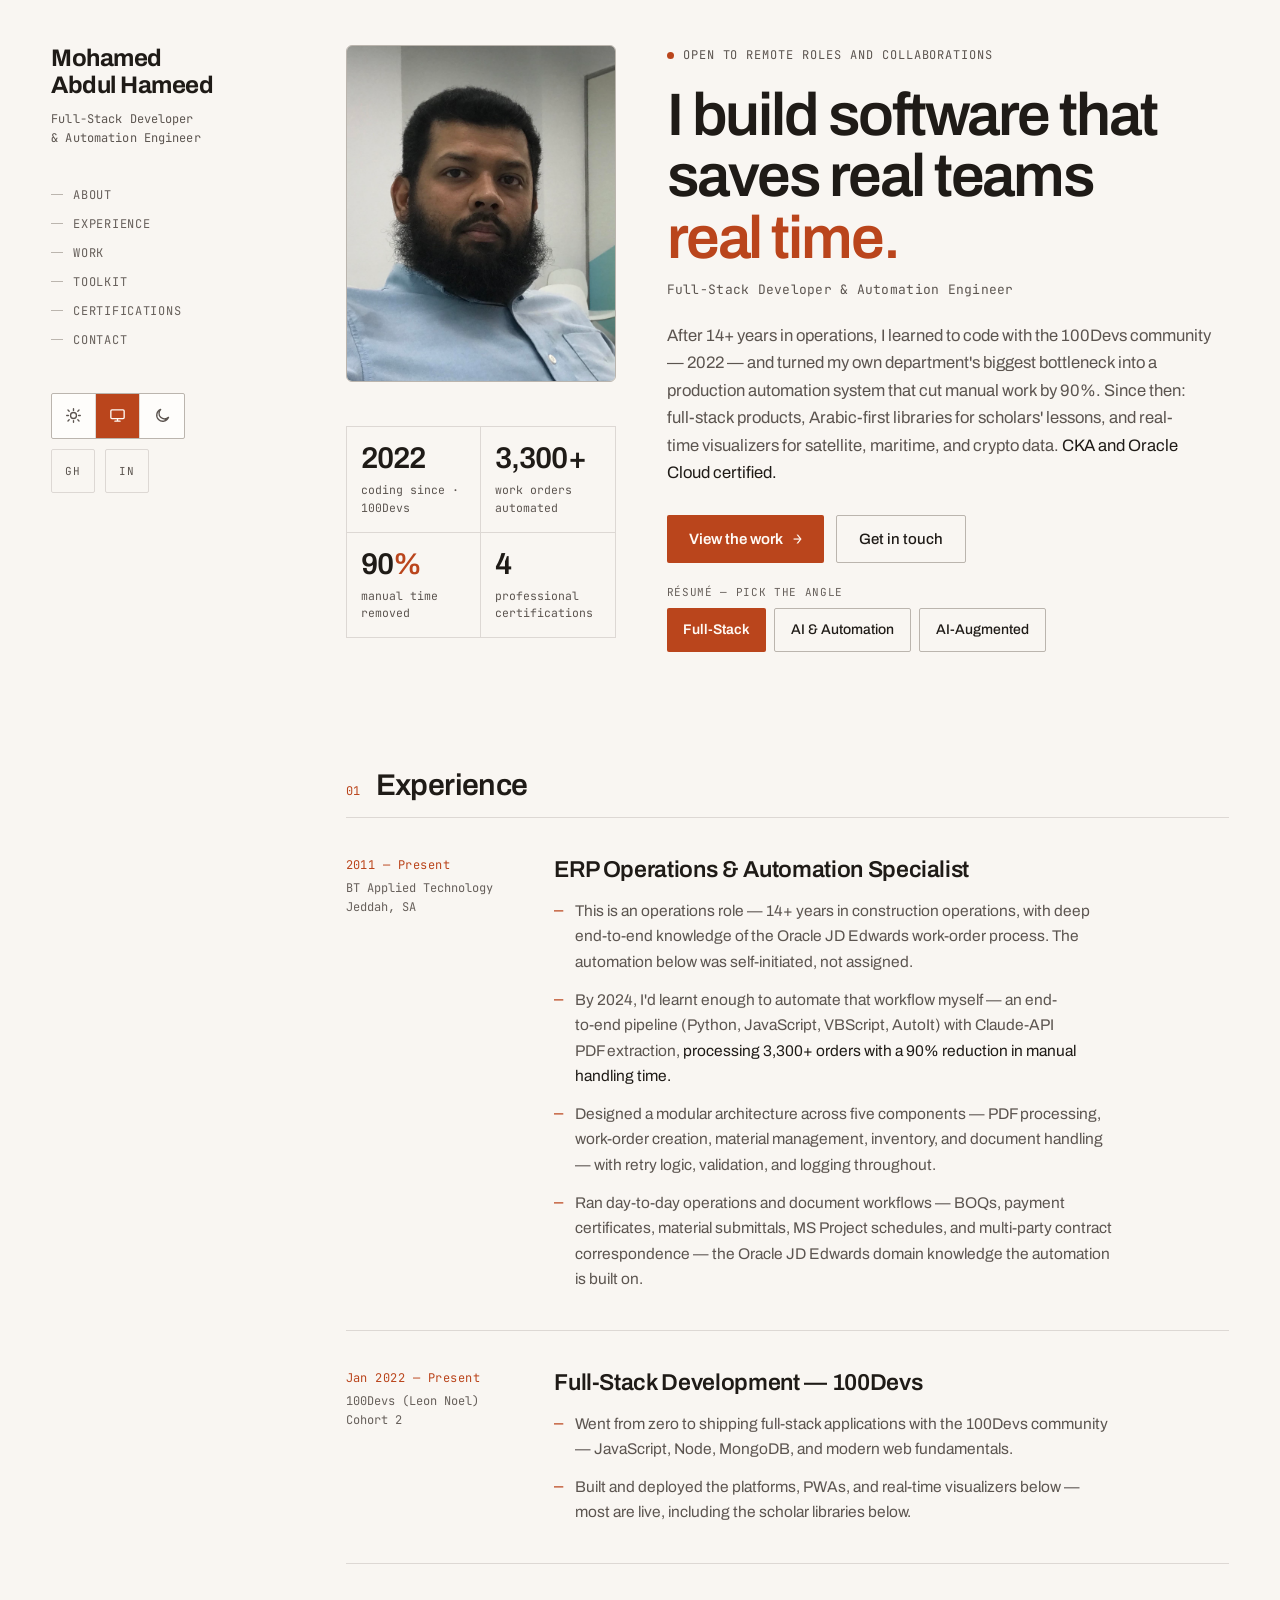
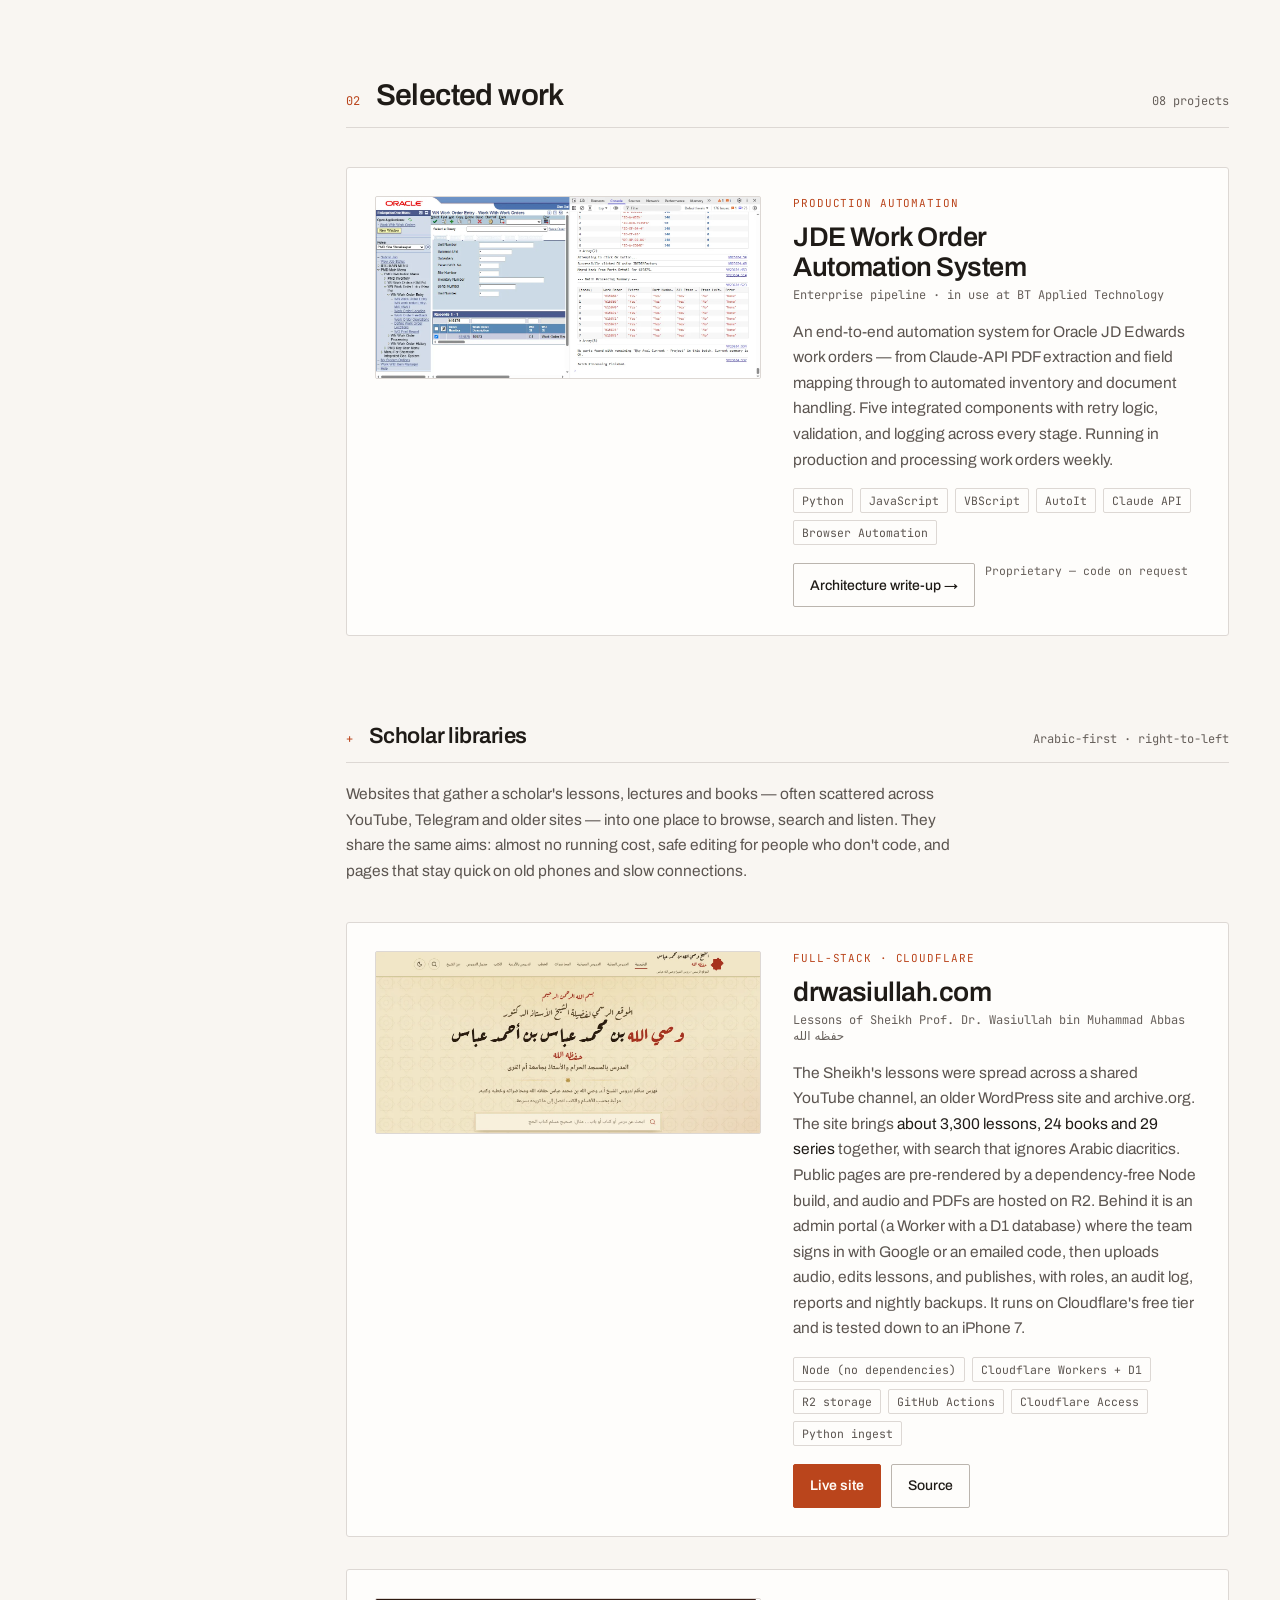
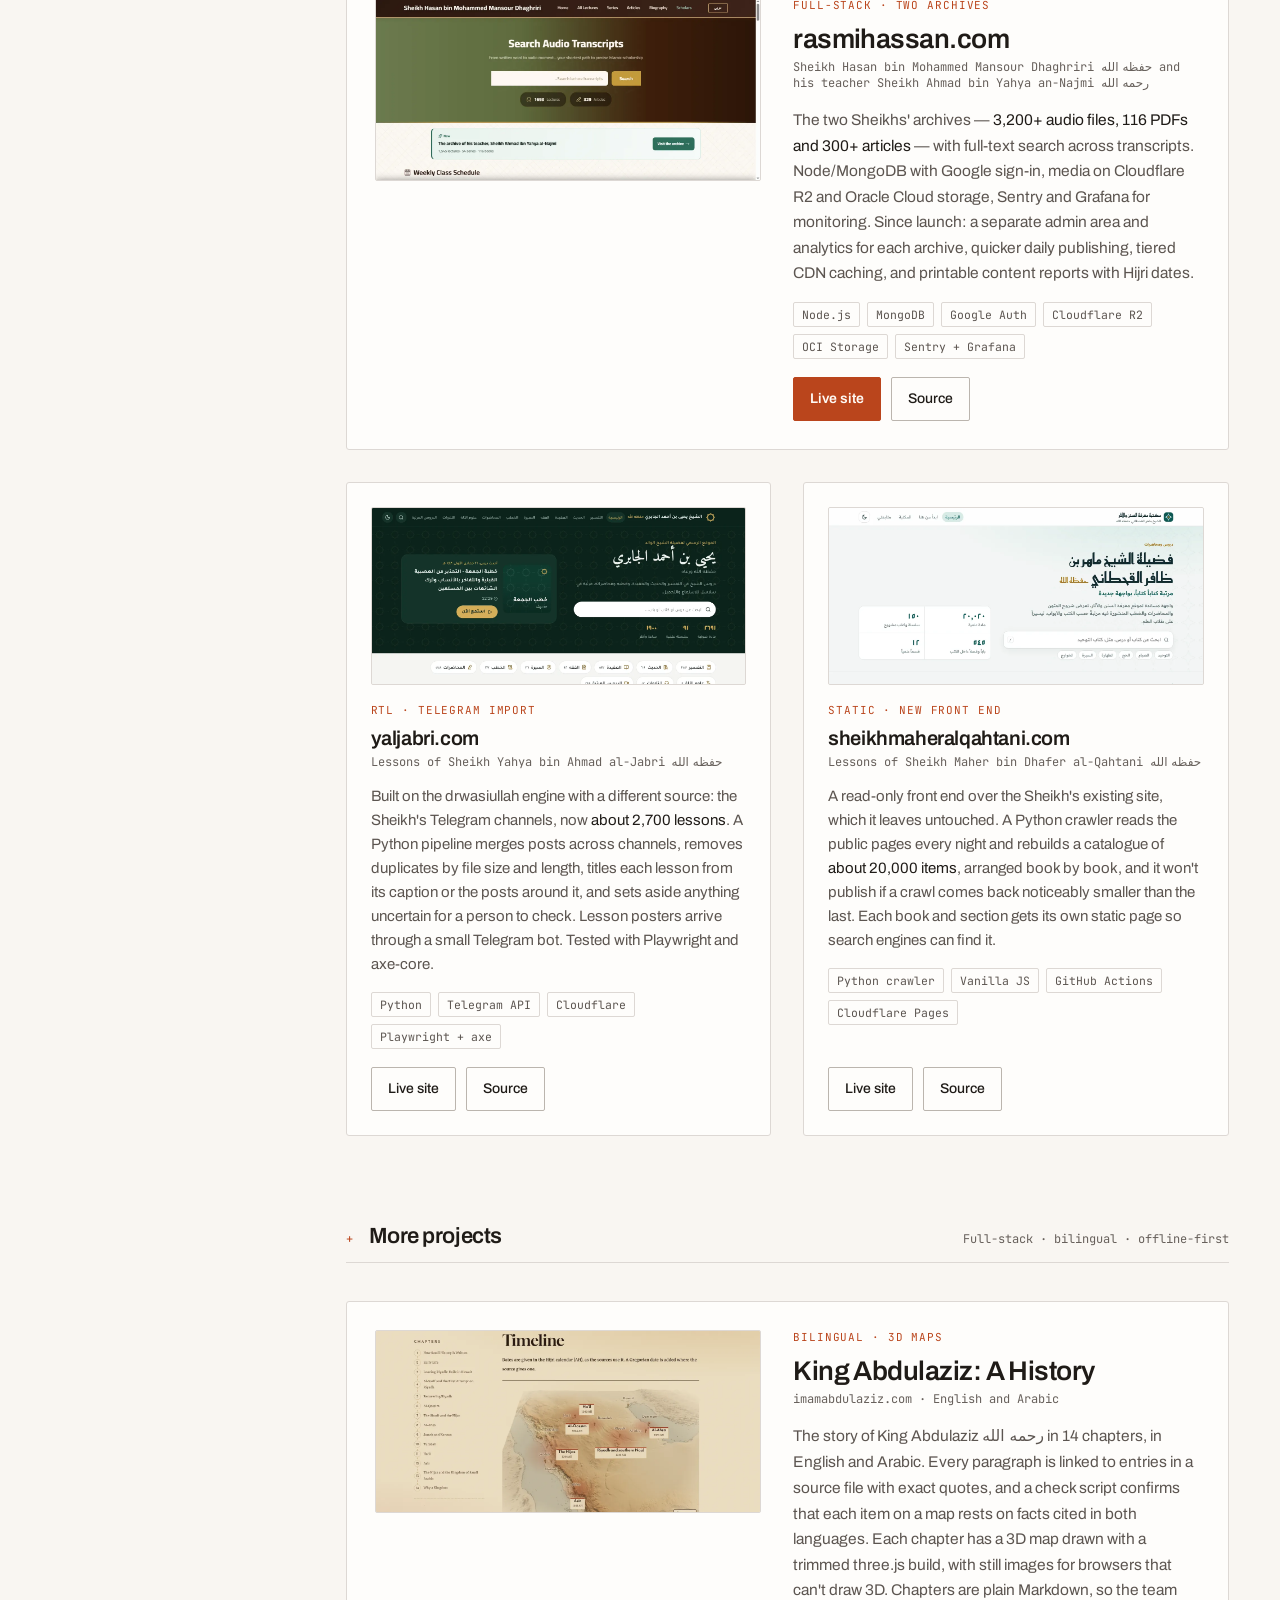
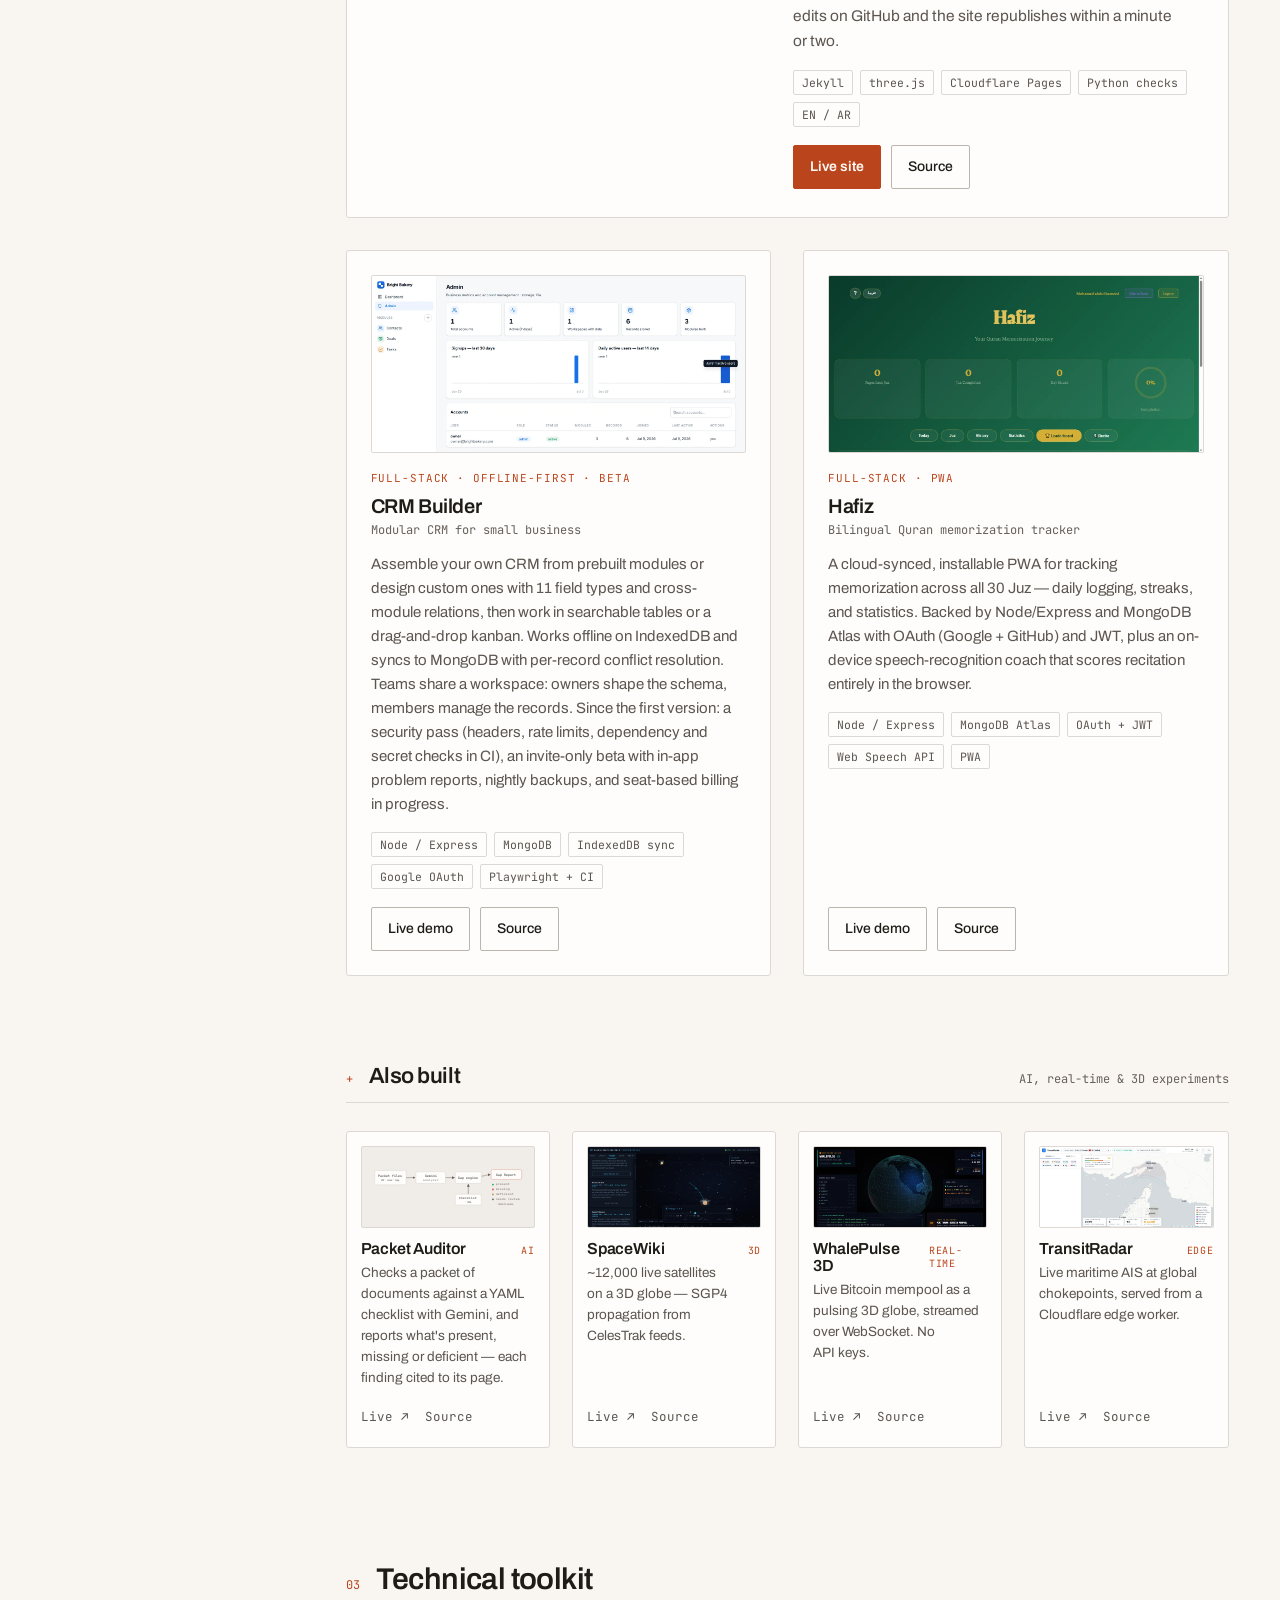
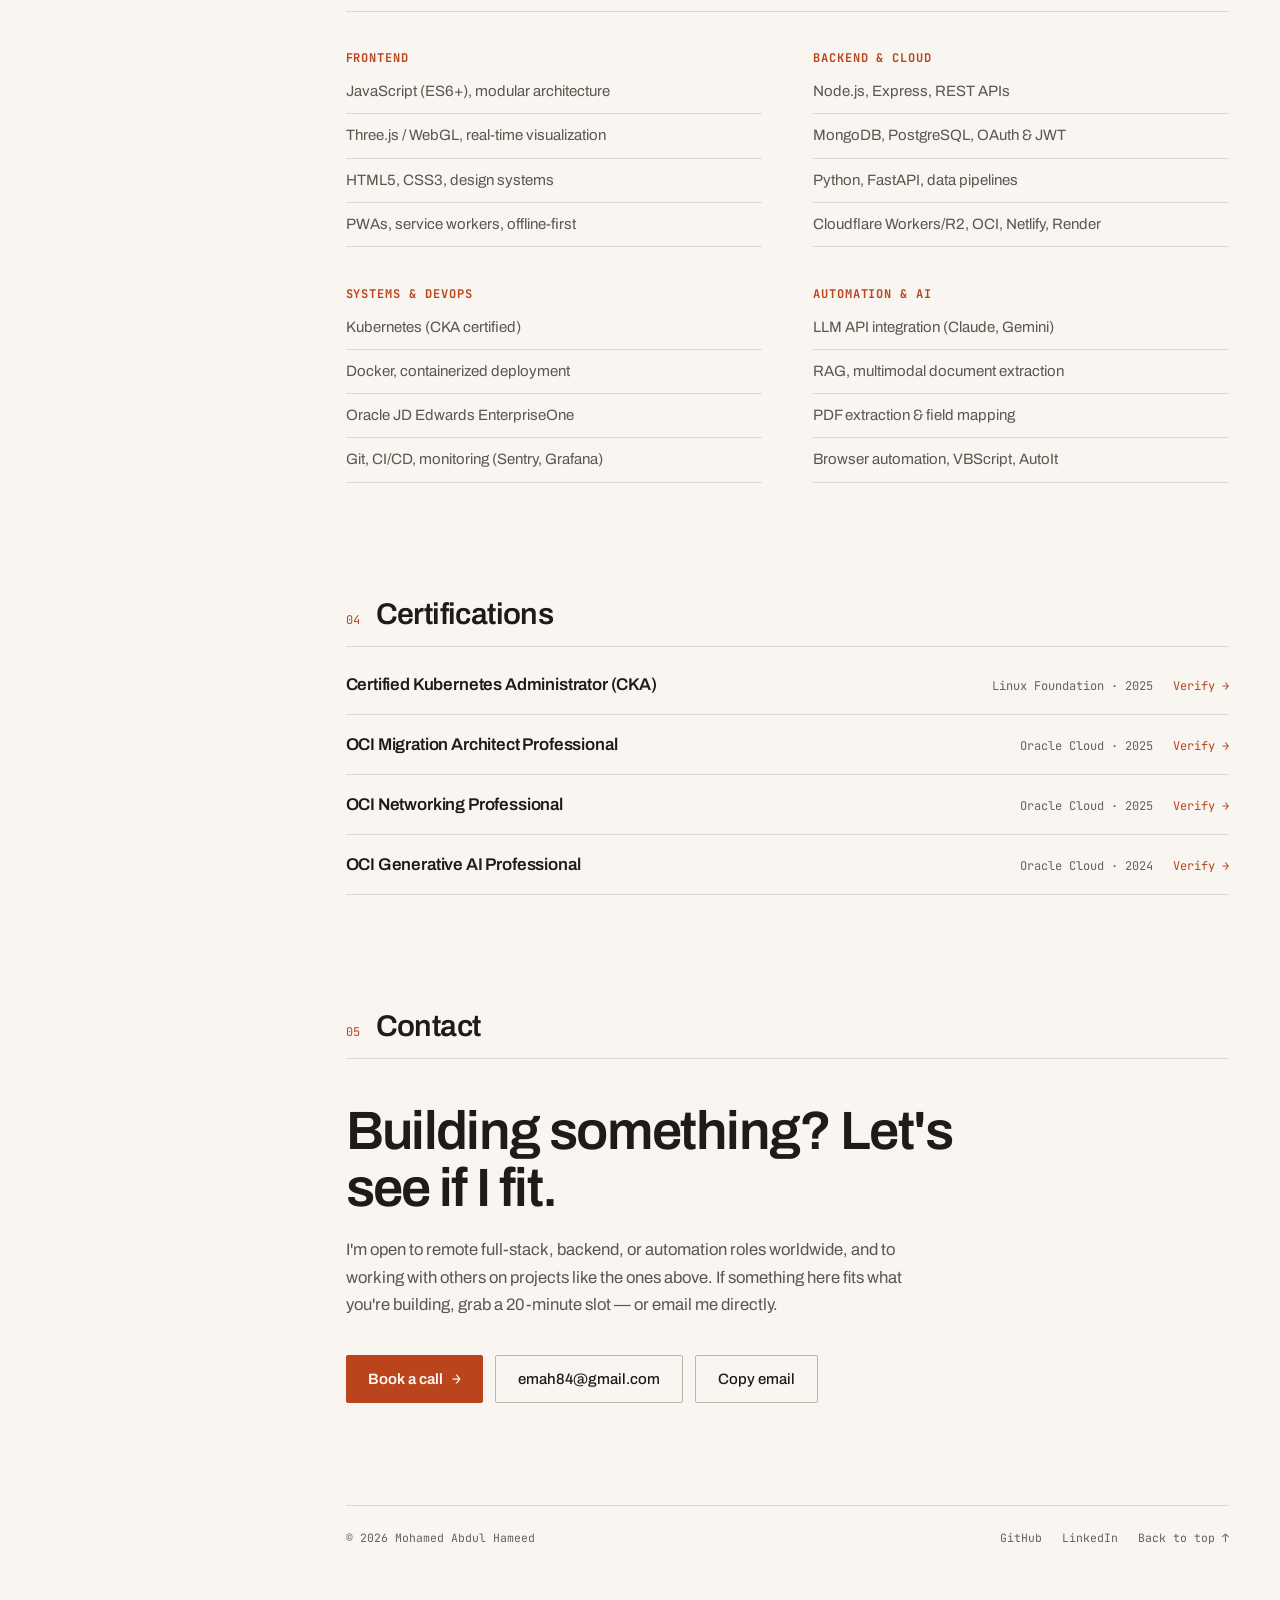
==== commit 3b2b0725: "Write the honorifics in Arabic script Co-Authored-By: Claude Opus 5.5 <noreply@anthropic.com> Claude" ====
--- a/index.html
+++ b/index.html
@@ -226,7 +226,7 @@
             <div class="feature-body">
               <p class="eyebrow">Full-stack · Cloudflare</p>
               <h3 class="feature-title">drwasiullah.com</h3>
-              <p class="card-sub">Lessons of Sheikh Prof. Dr. Wasiullah bin Muhammad Abbas (hafidhahullah)</p>
+              <p class="card-sub">Lessons of Sheikh Prof. Dr. Wasiullah bin Muhammad Abbas <span lang="ar" dir="rtl" class="ar">حفظه الله</span></p>
               <p class="feature-desc">The Sheikh's lessons were spread across a shared YouTube channel, an older WordPress site and archive.org. The site brings <span class="hl">about 3,300 lessons, 24 books and 29 series</span> together, with search that ignores Arabic diacritics. Public pages are pre-rendered by a dependency-free Node build, and audio and PDFs are hosted on R2. Behind it is an admin portal (a Worker with a D1 database) where the team signs in with Google or an emailed code, then uploads audio, edits lessons, and publishes, with roles, an audit log, reports and nightly backups. It runs on Cloudflare's free tier and is tested down to an iPhone 7.</p>
               <ul class="tags">
                 <li class="tag">Node (no dependencies)</li>
@@ -250,7 +250,7 @@
             <div class="feature-body">
               <p class="eyebrow">Full-stack · Two archives</p>
               <h3 class="feature-title">rasmihassan.com</h3>
-              <p class="card-sub">Sheikh Hasan bin Mohammed Mansour Dhaghriri (hafidhahullah) and his teacher Sheikh Ahmad bin Yahya an-Najmi (rahimahullah)</p>
+              <p class="card-sub">Sheikh Hasan bin Mohammed Mansour Dhaghriri <span lang="ar" dir="rtl" class="ar">حفظه الله</span> and his teacher Sheikh Ahmad bin Yahya an-Najmi <span lang="ar" dir="rtl" class="ar">رحمه الله</span></p>
               <p class="feature-desc">The two Sheikhs' archives — <span class="hl">3,200+ audio files, 116 PDFs and 300+ articles</span> — with full-text search across transcripts. Node/MongoDB with Google sign-in, media on Cloudflare R2 and Oracle Cloud storage, Sentry and Grafana for monitoring. Since launch: a separate admin area and analytics for each archive, quicker daily publishing, tiered CDN caching, and printable content reports with Hijri dates.</p>
               <ul class="tags">
                 <li class="tag">Node.js</li>
@@ -271,7 +271,7 @@
             <a href="https://yaljabri.com/" target="_blank" rel="noopener noreferrer" aria-label="Open yaljabri.com" class="shot-link"><img class="shot" src="images/yaljabri.webp" alt="The yaljabri.com home page: a dark green hero with the Sheikh's name, a lesson search box, counts of lessons and series, and a card for the latest Friday khutbah." loading="lazy" decoding="async" width="1366" height="646"></a>
             <p class="card-eyebrow">RTL · Telegram import</p>
             <h3 class="card-title">yaljabri.com</h3>
-            <p class="card-sub">Lessons of Sheikh Yahya bin Ahmad al-Jabri (hafidhahullah)</p>
+            <p class="card-sub">Lessons of Sheikh Yahya bin Ahmad al-Jabri <span lang="ar" dir="rtl" class="ar">حفظه الله</span></p>
             <p class="card-desc">Built on the drwasiullah engine with a different source: the Sheikh's Telegram channels, now <span class="hl">about 2,700 lessons</span>. A Python pipeline merges posts across channels, removes duplicates by file size and length, titles each lesson from its caption or the posts around it, and sets aside anything uncertain for a person to check. Lesson posters arrive through a small Telegram bot. Tested with Playwright and axe-core.</p>
             <ul class="tags">
               <li class="tag">Python</li>
@@ -289,7 +289,7 @@
             <a href="https://sheikhmaheralqahtani.com/" target="_blank" rel="noopener noreferrer" aria-label="Open sheikhmaheralqahtani.com" class="shot-link"><img class="shot" src="images/sheikhmaher.webp" alt="The sheikhmaheralqahtani.com home page: the Sheikh's name in Arabic, a short introduction, a search box with topic chips, and counts of items, series and sections." loading="lazy" decoding="async" width="1366" height="646"></a>
             <p class="card-eyebrow">Static · New front end</p>
             <h3 class="card-title">sheikhmaheralqahtani.com</h3>
-            <p class="card-sub">Lessons of Sheikh Maher bin Dhafer al-Qahtani (hafidhahullah)</p>
+            <p class="card-sub">Lessons of Sheikh Maher bin Dhafer al-Qahtani <span lang="ar" dir="rtl" class="ar">حفظه الله</span></p>
             <p class="card-desc">A read-only front end over the Sheikh's existing site, which it leaves untouched. A Python crawler reads the public pages every night and rebuilds a catalogue of <span class="hl">about 20,000 items</span>, arranged book by book, and it won't publish if a crawl comes back noticeably smaller than the last. Each book and section gets its own static page so search engines can find it.</p>
             <ul class="tags">
               <li class="tag">Python crawler</li>
@@ -321,7 +321,7 @@
               <p class="eyebrow">Bilingual · 3D maps</p>
               <h3 class="feature-title">King Abdulaziz: A History</h3>
               <p class="card-sub">imamabdulaziz.com · English and Arabic</p>
-              <p class="feature-desc">The story of King Abdulaziz (rahimahullah) in 14 chapters, in English and Arabic. Every paragraph is linked to entries in a source file with exact quotes, and a check script confirms that each item on a map rests on facts cited in both languages. Each chapter has a 3D map drawn with a trimmed three.js build, with still images for browsers that can't draw 3D. Chapters are plain Markdown, so the team edits on GitHub and the site republishes within a minute or two.</p>
+              <p class="feature-desc">The story of King Abdulaziz <span lang="ar" dir="rtl" class="ar">رحمه الله</span> in 14 chapters, in English and Arabic. Every paragraph is linked to entries in a source file with exact quotes, and a check script confirms that each item on a map rests on facts cited in both languages. Each chapter has a 3D map drawn with a trimmed three.js build, with still images for browsers that can't draw 3D. Chapters are plain Markdown, so the team edits on GitHub and the site republishes within a minute or two.</p>
               <ul class="tags">
                 <li class="tag">Jekyll</li>
                 <li class="tag">three.js</li>
--- a/style.css
+++ b/style.css
@@ -194,3 +194,4 @@
 @media (max-width:640px){.tk-grid{grid-template-columns:1fr}}
 /* keep the theme switch on its own row so GitHub and LinkedIn sit together */
 @media (min-width:1001px){[data-sidebar-foot] > [role="group"]{flex:0 0 auto;margin-right:100%}}
+.ar{font-family:system-ui,"Segoe UI","Noto Naskh Arabic","Geeza Pro",sans-serif;letter-spacing:0;unicode-bidi:isolate}
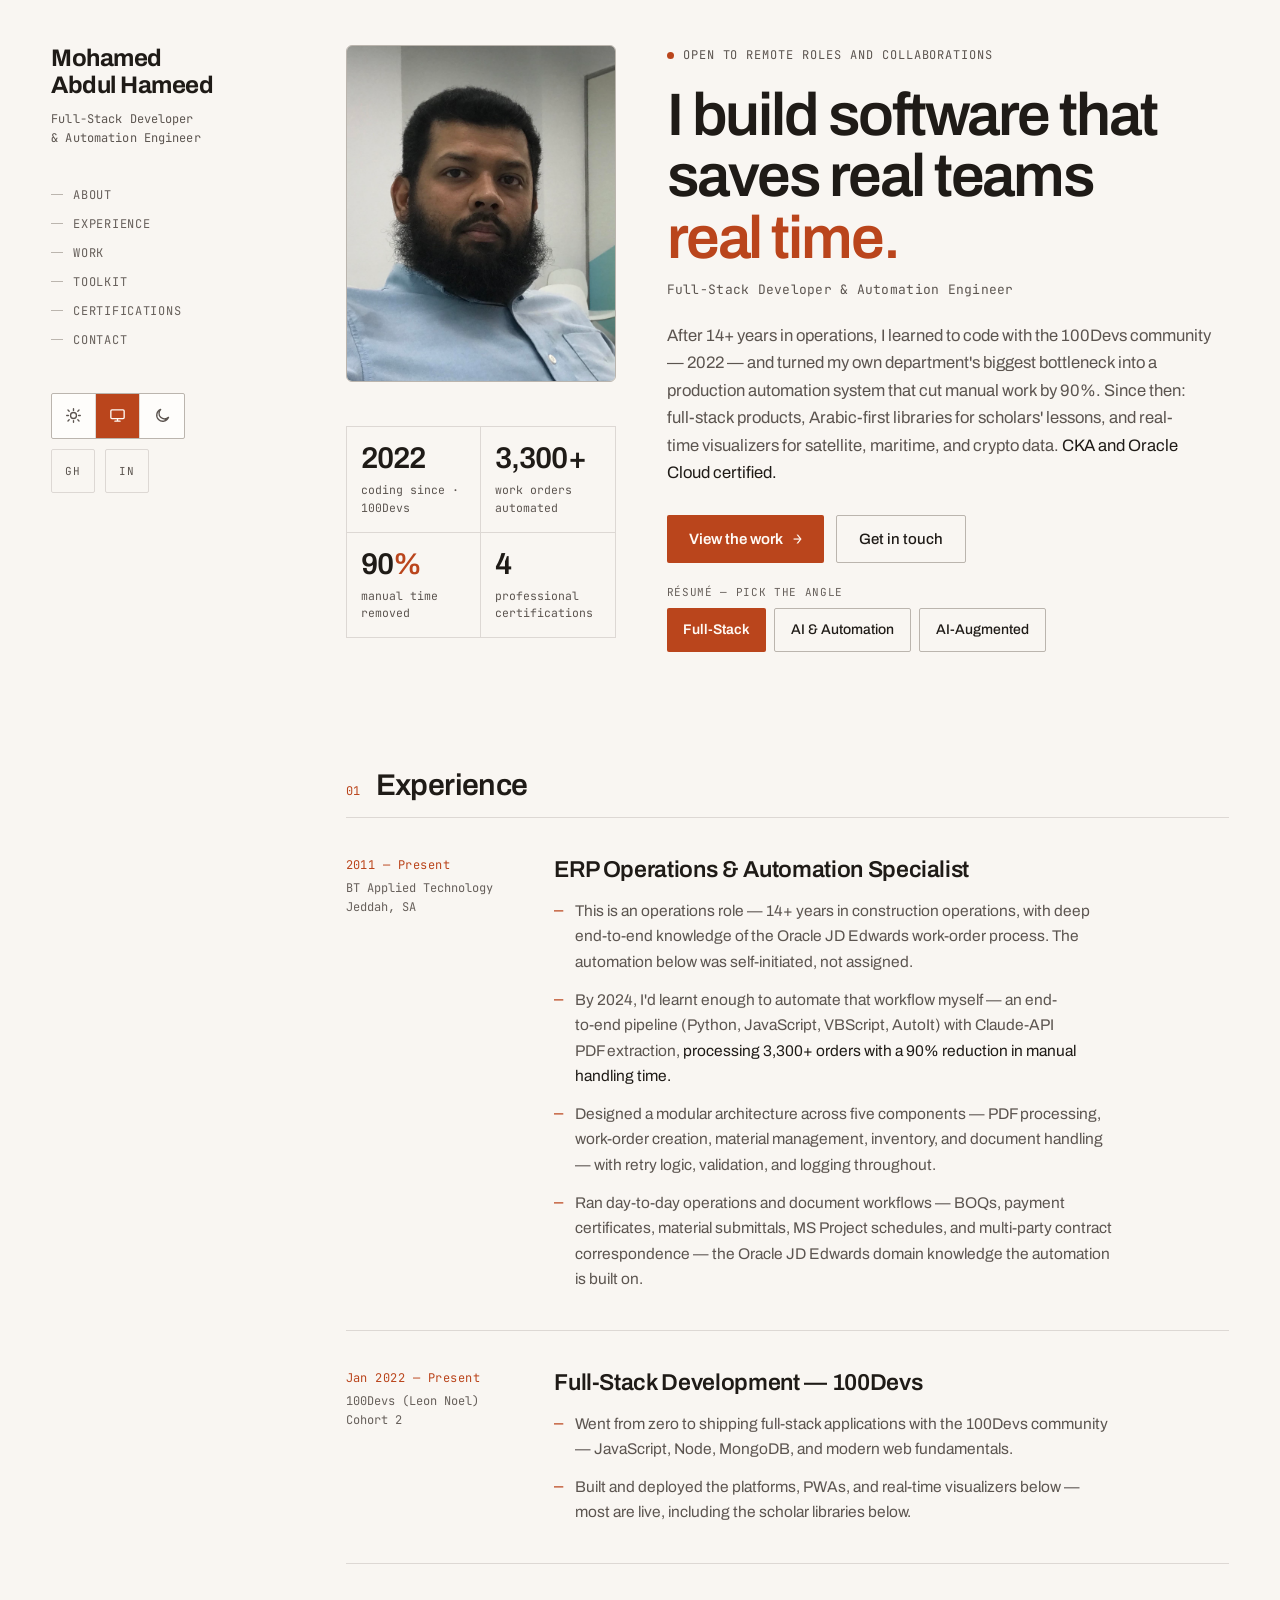
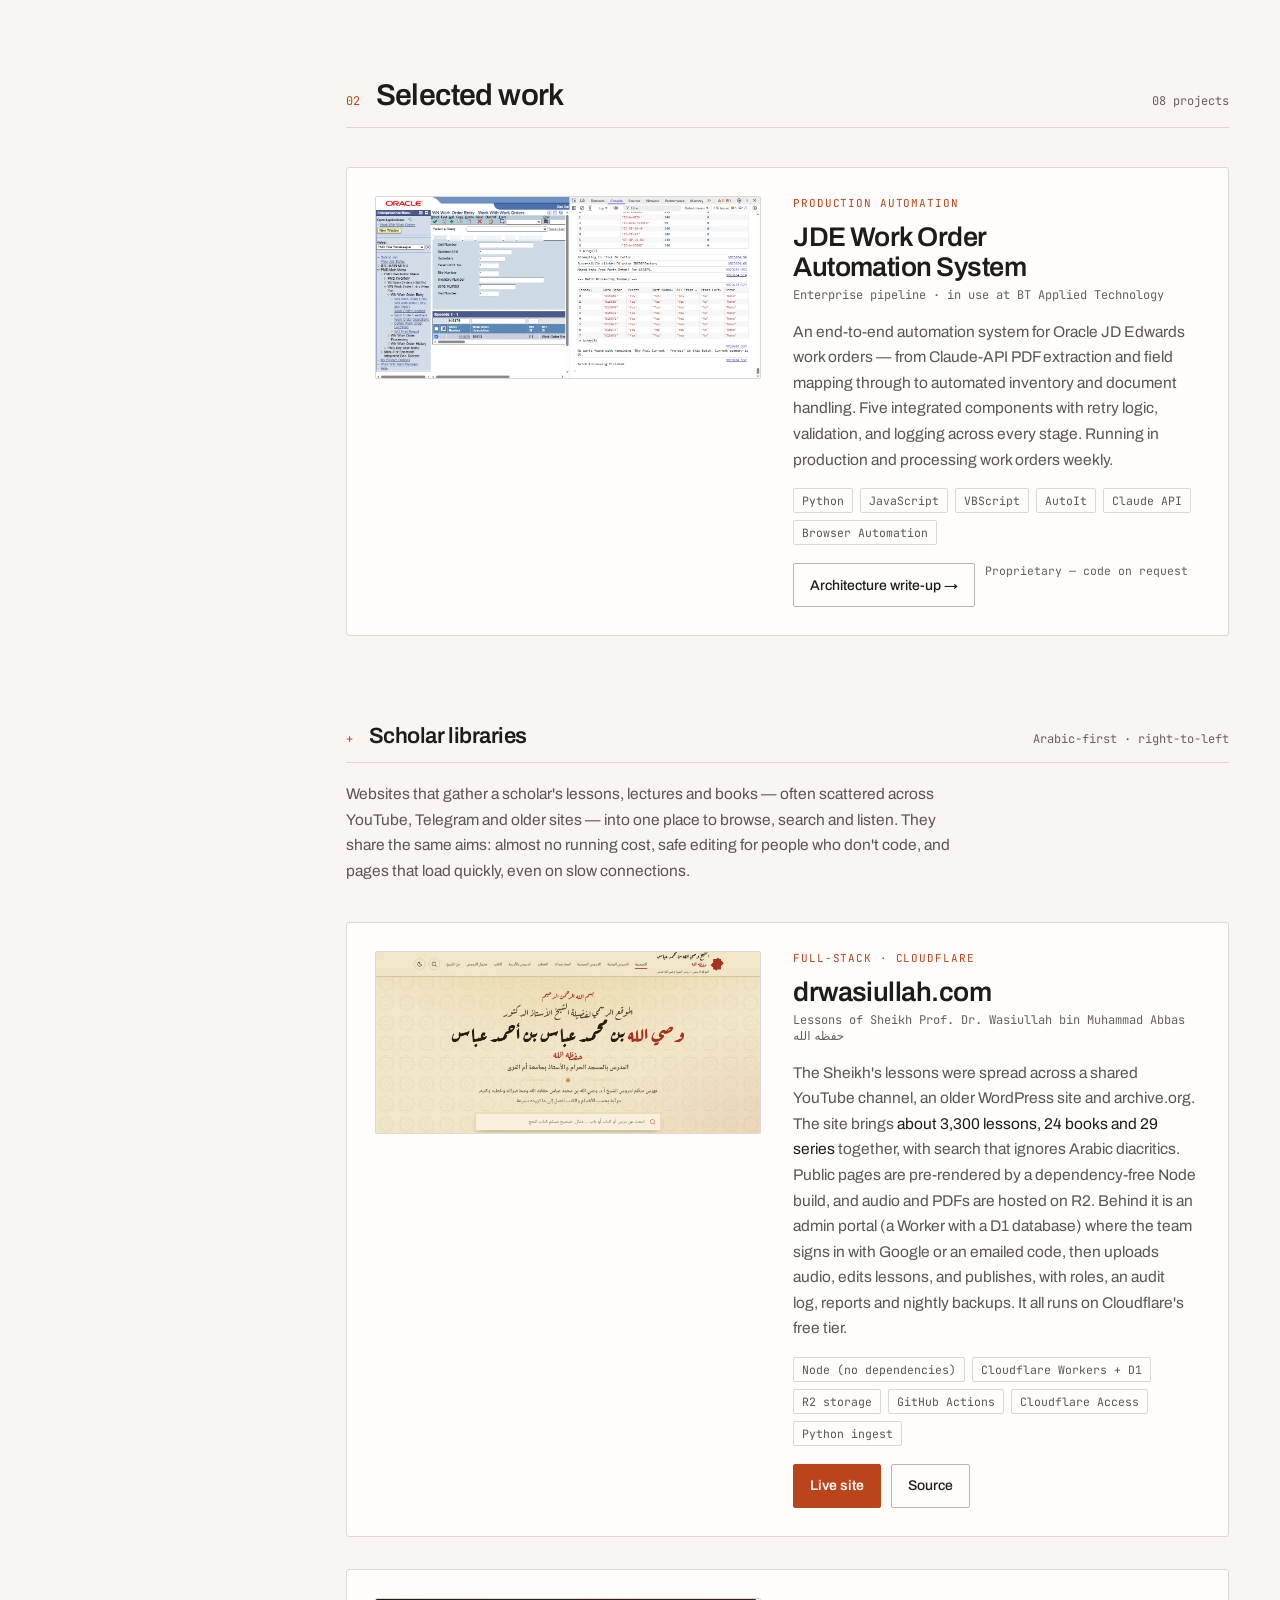
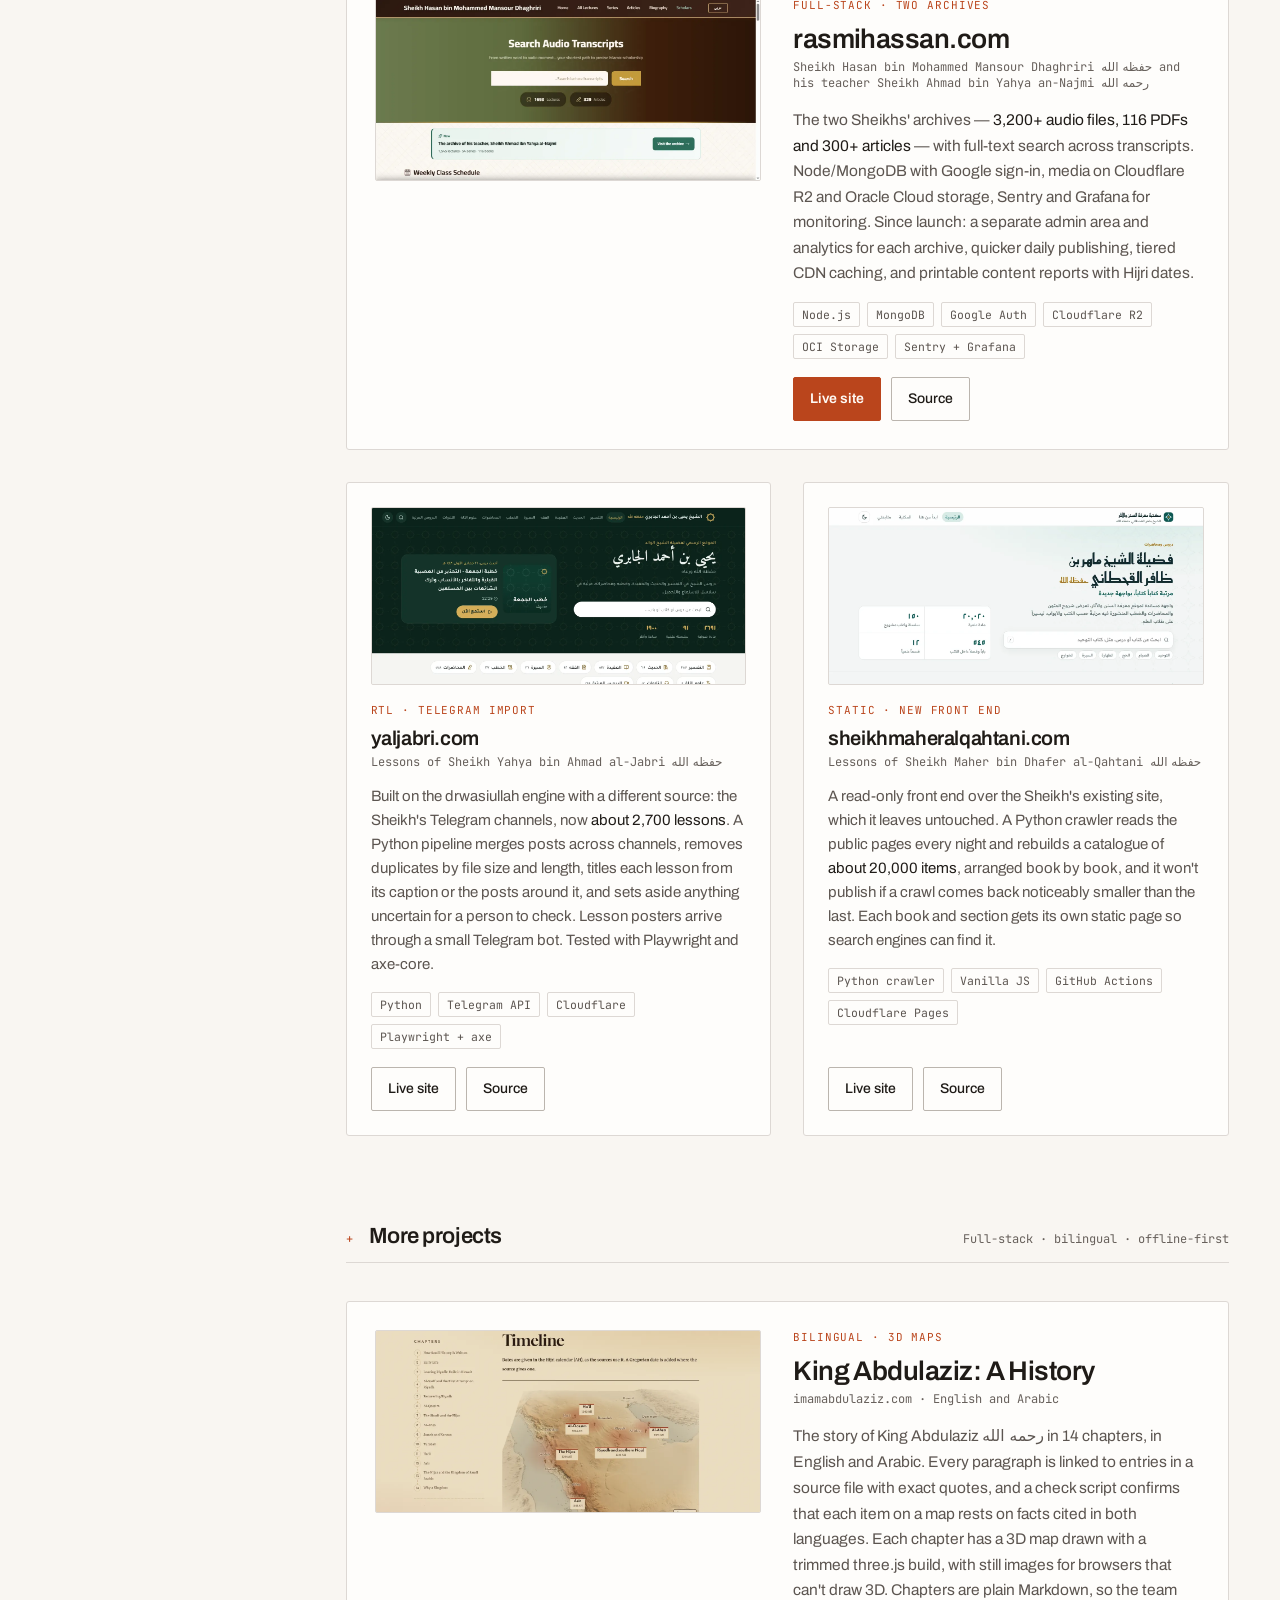
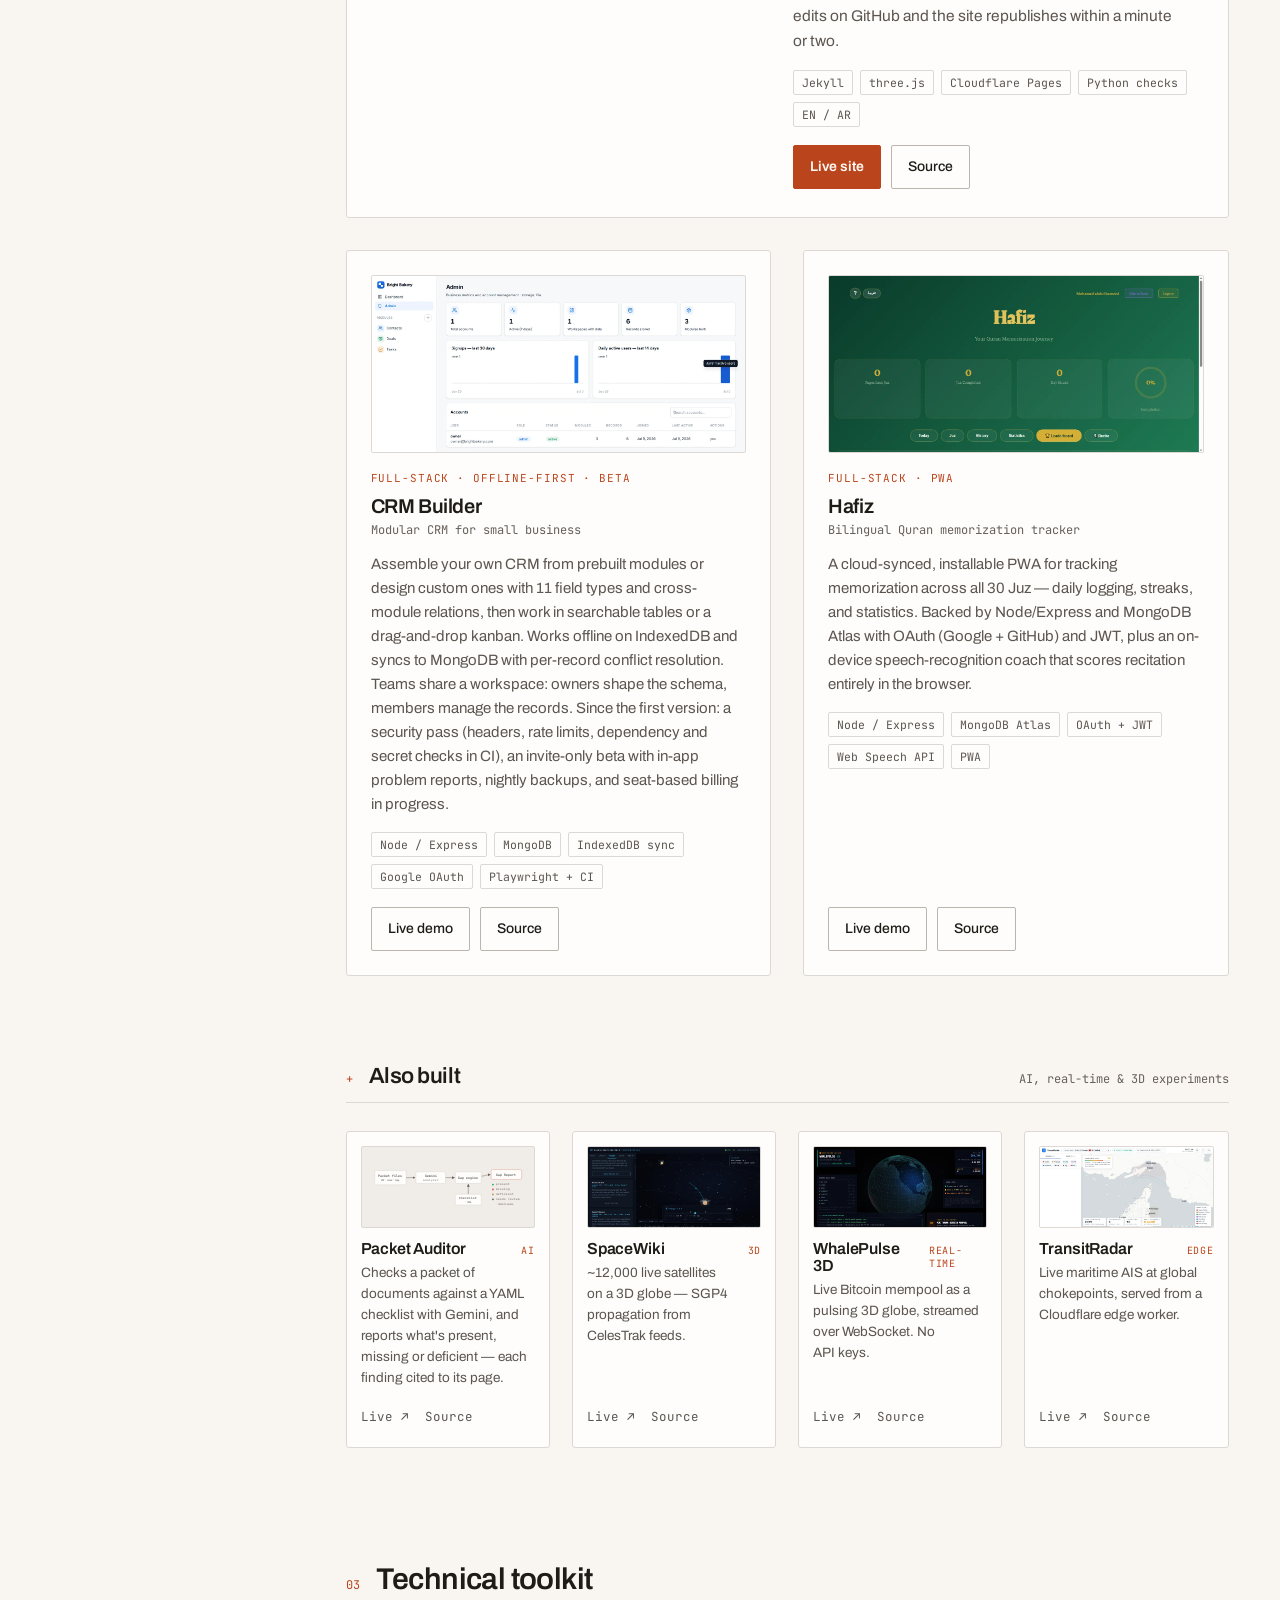
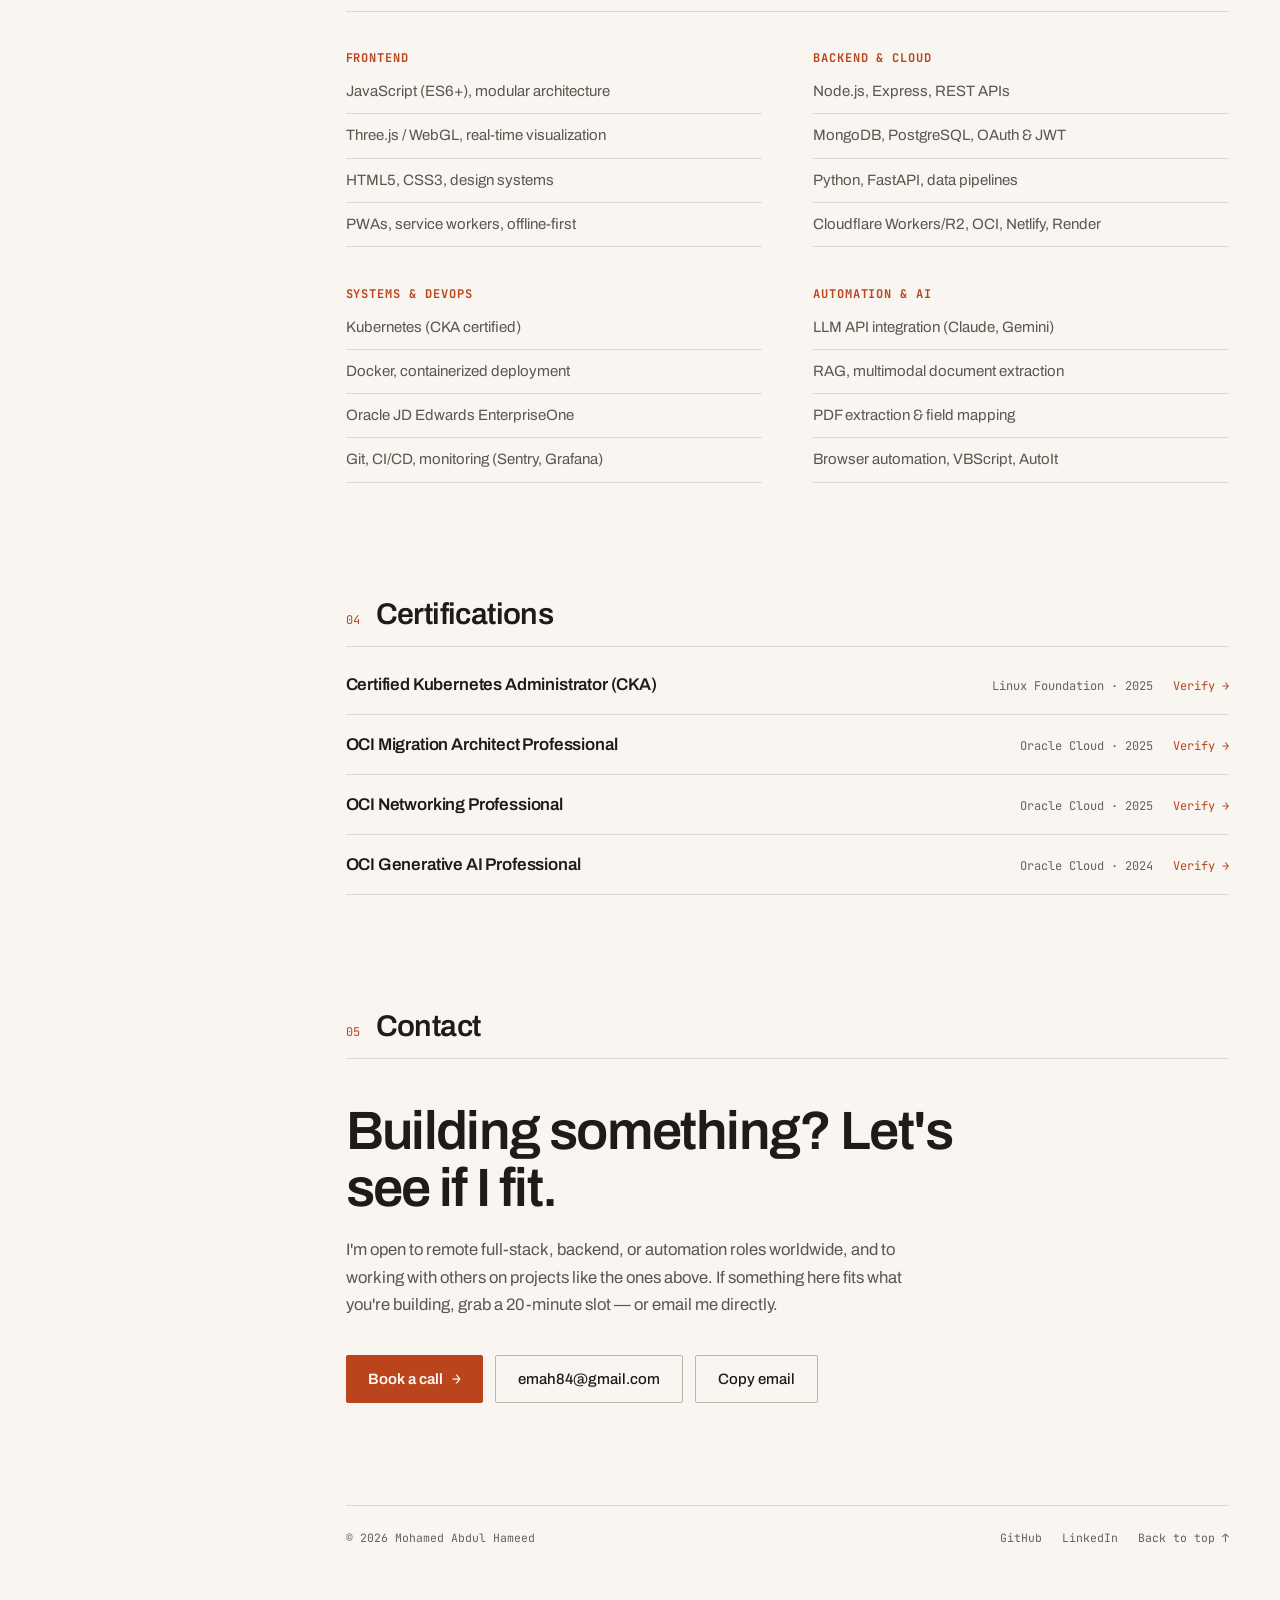
==== commit f92c88e5: "Drop the iPhone 7 and old-phones mentions Co-Authored-By: Claude Opus 5.5 <noreply@anthropic.com> Cl" ====
--- a/index.html
+++ b/index.html
@@ -215,7 +215,7 @@
           <h3 class="group-title">Scholar libraries</h3>
           <p class="sec-meta">Arabic-first · right-to-left</p>
         </div>
-        <p class="group-intro">Websites that gather a scholar's lessons, lectures and books — often scattered across YouTube, Telegram and older sites — into one place to browse, search and listen. They share the same aims: almost no running cost, safe editing for people who don't code, and pages that stay quick on old phones and slow connections.</p>
+        <p class="group-intro">Websites that gather a scholar's lessons, lectures and books — often scattered across YouTube, Telegram and older sites — into one place to browse, search and listen. They share the same aims: almost no running cost, safe editing for people who don't code, and pages that load quickly, even on slow connections.</p>
 
         <div class="work-grid">
 
@@ -227,7 +227,7 @@
               <p class="eyebrow">Full-stack · Cloudflare</p>
               <h3 class="feature-title">drwasiullah.com</h3>
               <p class="card-sub">Lessons of Sheikh Prof. Dr. Wasiullah bin Muhammad Abbas <span lang="ar" dir="rtl" class="ar">حفظه الله</span></p>
-              <p class="feature-desc">The Sheikh's lessons were spread across a shared YouTube channel, an older WordPress site and archive.org. The site brings <span class="hl">about 3,300 lessons, 24 books and 29 series</span> together, with search that ignores Arabic diacritics. Public pages are pre-rendered by a dependency-free Node build, and audio and PDFs are hosted on R2. Behind it is an admin portal (a Worker with a D1 database) where the team signs in with Google or an emailed code, then uploads audio, edits lessons, and publishes, with roles, an audit log, reports and nightly backups. It runs on Cloudflare's free tier and is tested down to an iPhone 7.</p>
+              <p class="feature-desc">The Sheikh's lessons were spread across a shared YouTube channel, an older WordPress site and archive.org. The site brings <span class="hl">about 3,300 lessons, 24 books and 29 series</span> together, with search that ignores Arabic diacritics. Public pages are pre-rendered by a dependency-free Node build, and audio and PDFs are hosted on R2. Behind it is an admin portal (a Worker with a D1 database) where the team signs in with Google or an emailed code, then uploads audio, edits lessons, and publishes, with roles, an audit log, reports and nightly backups. It all runs on Cloudflare's free tier.</p>
               <ul class="tags">
                 <li class="tag">Node (no dependencies)</li>
                 <li class="tag">Cloudflare Workers + D1</li>
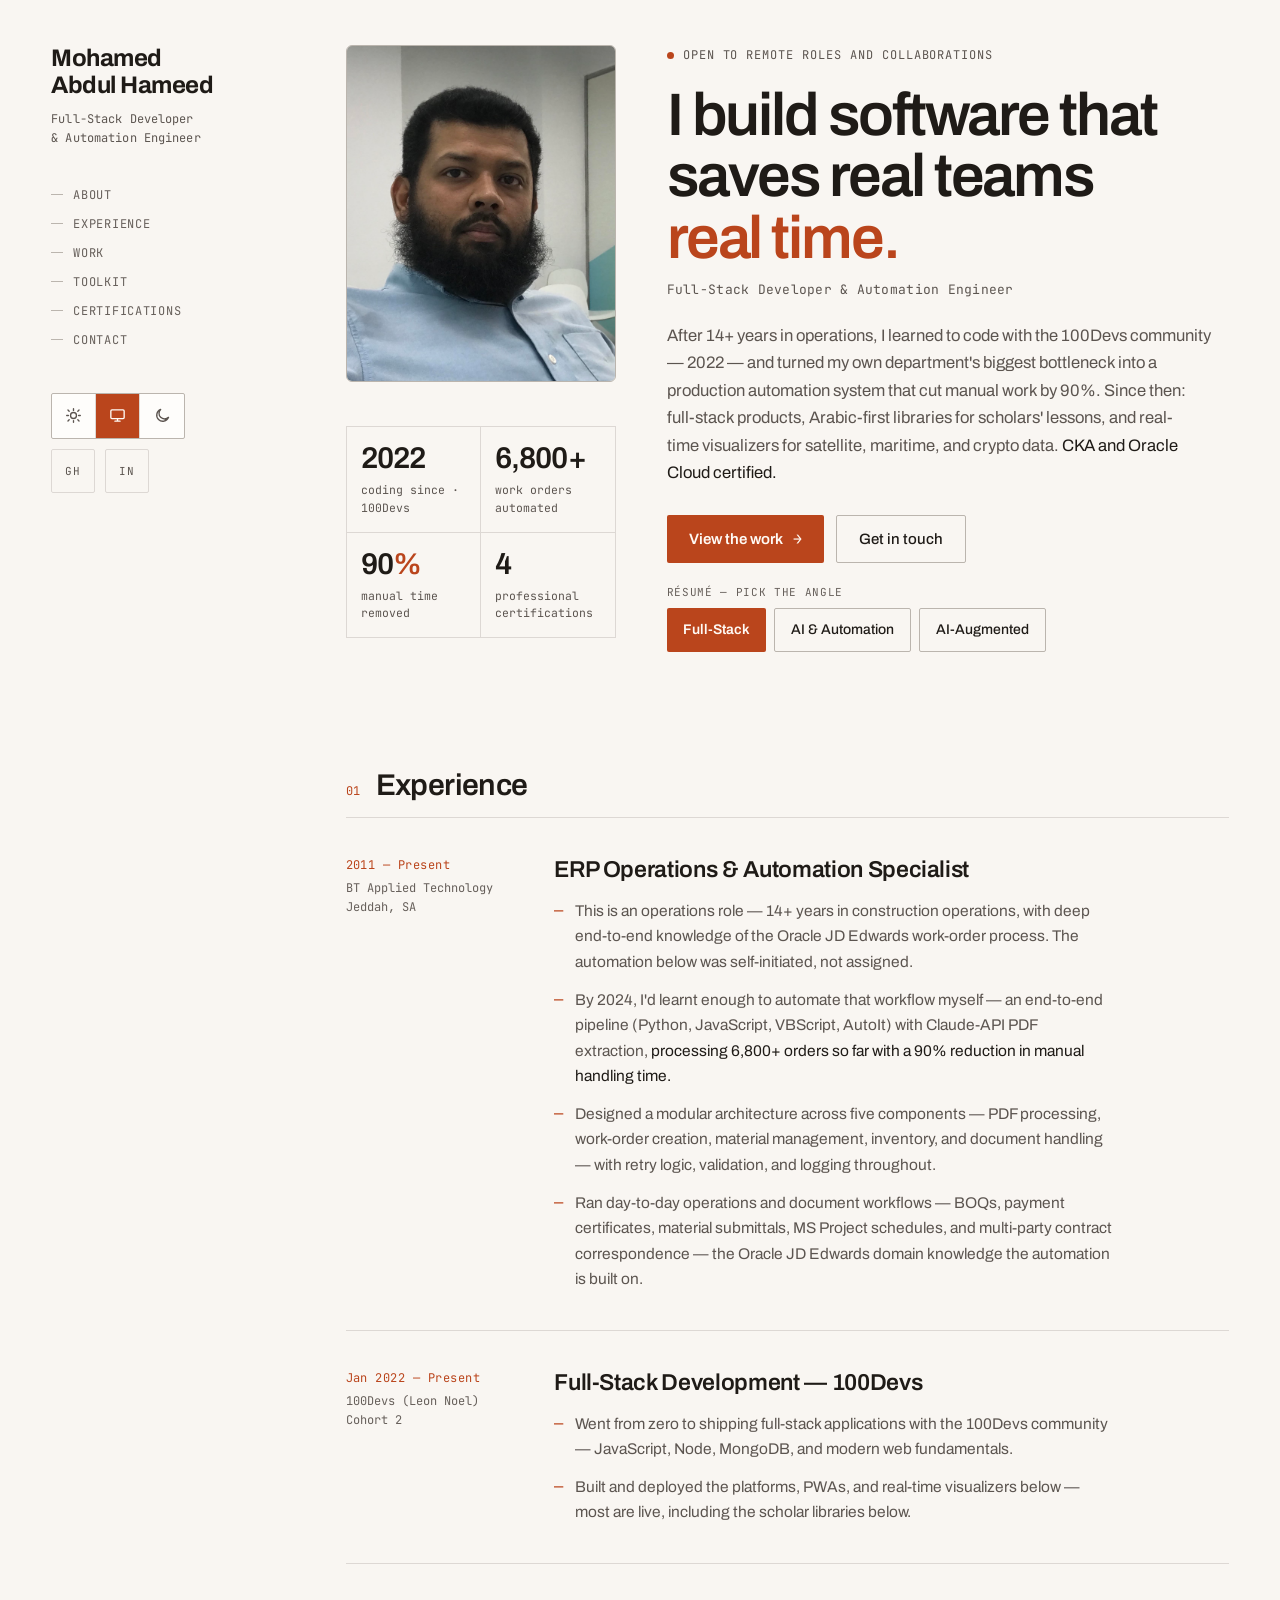
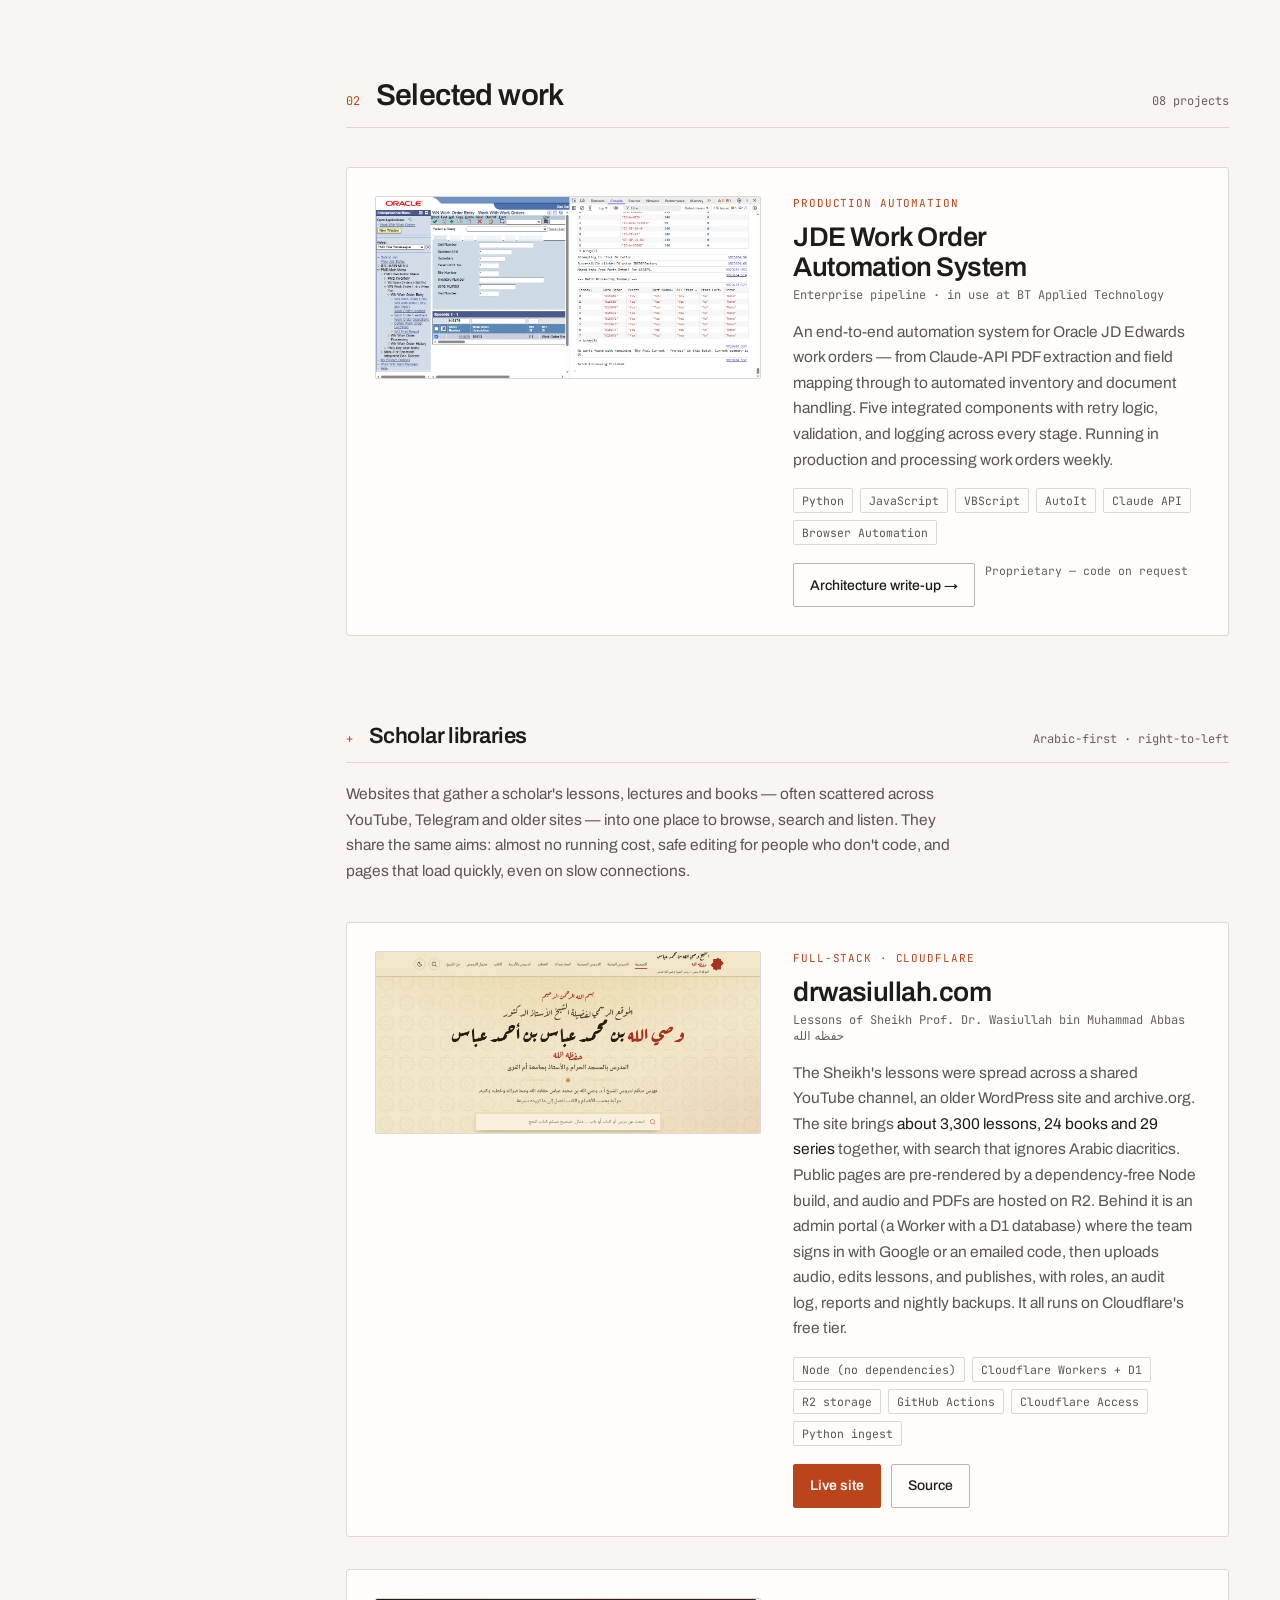
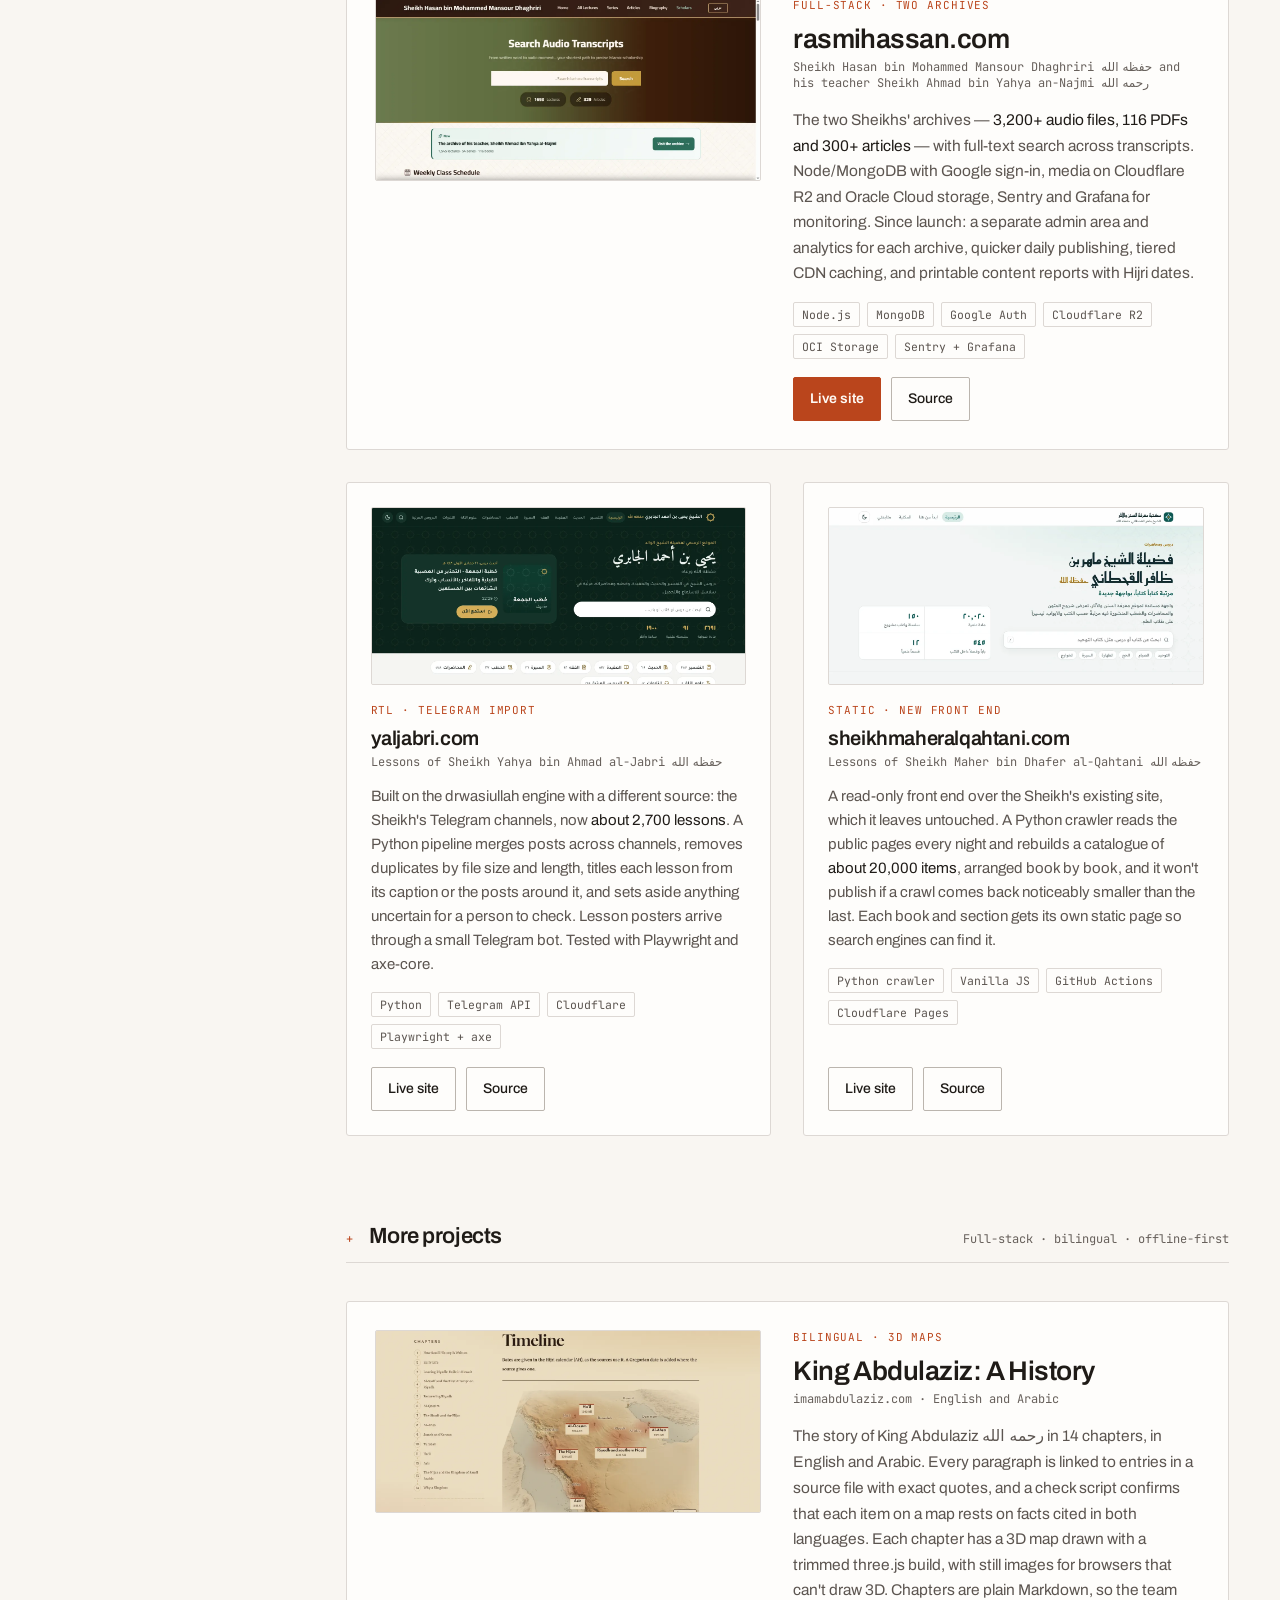
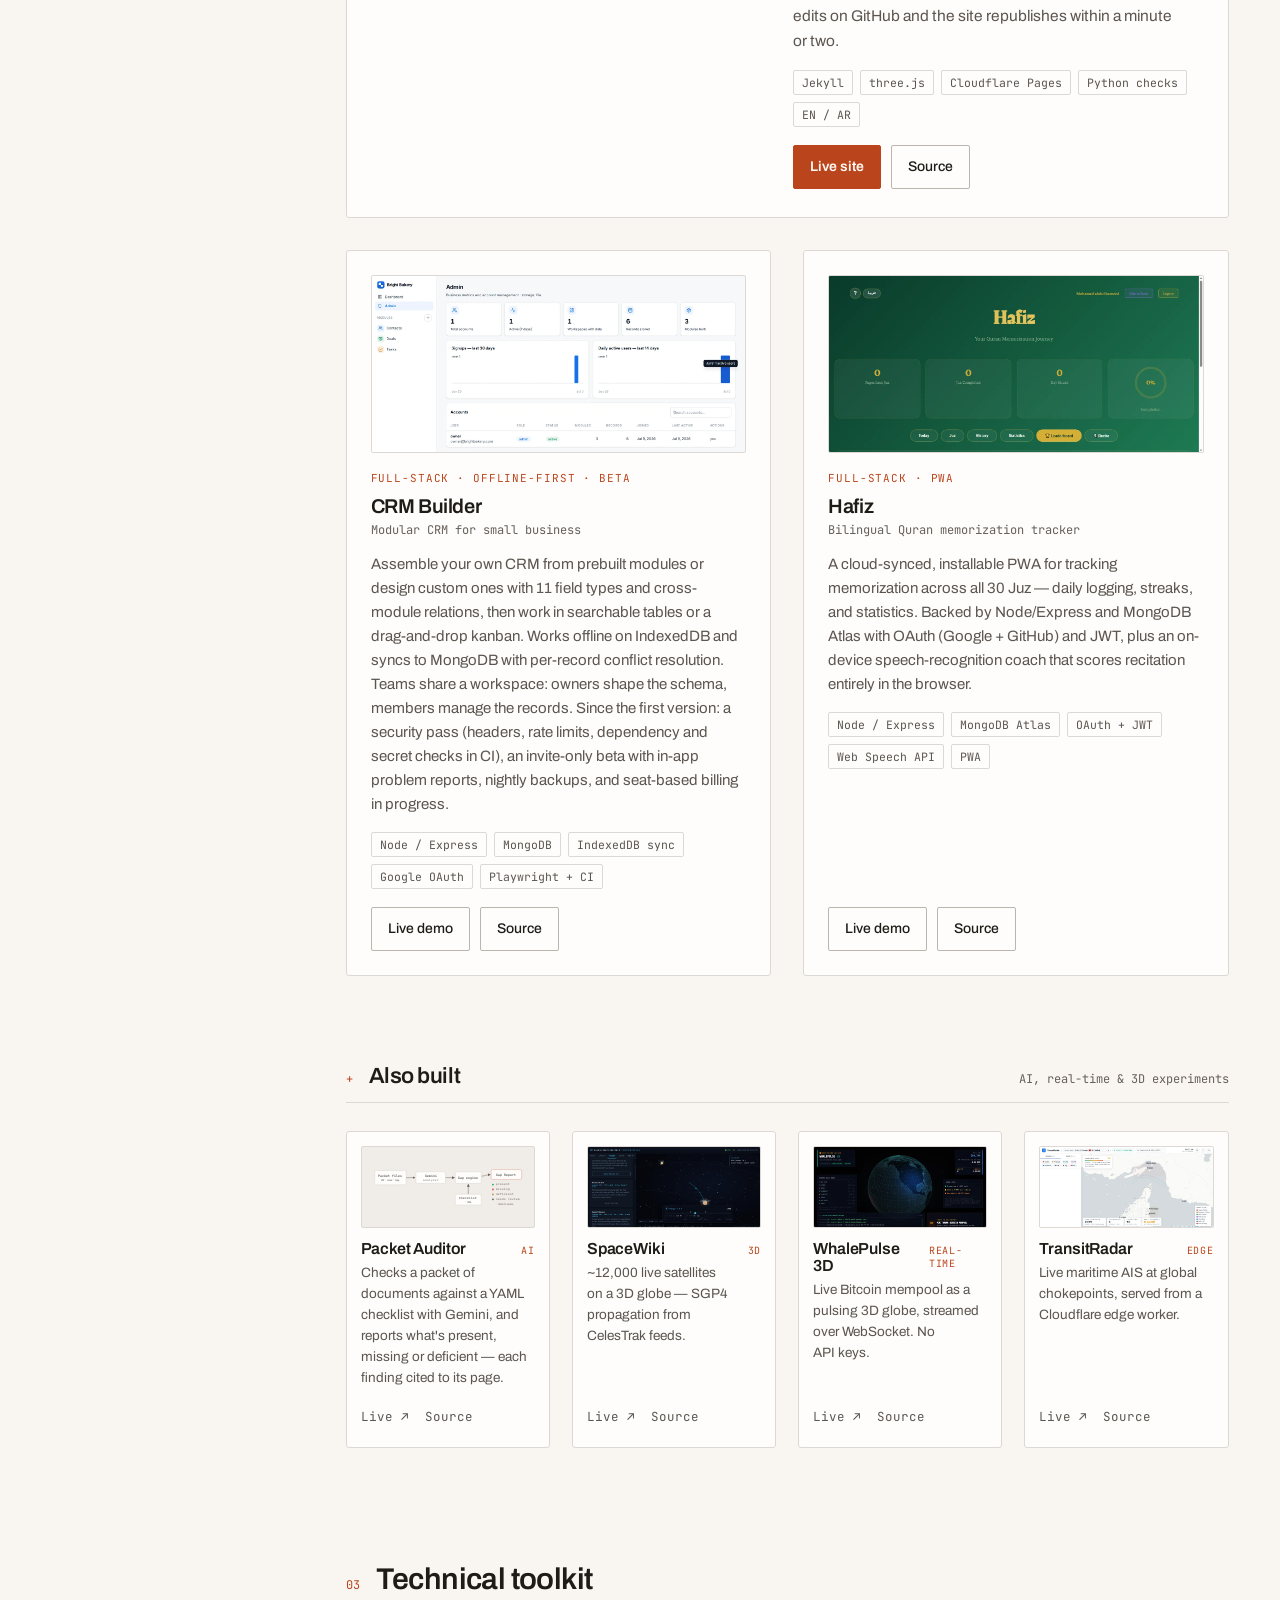
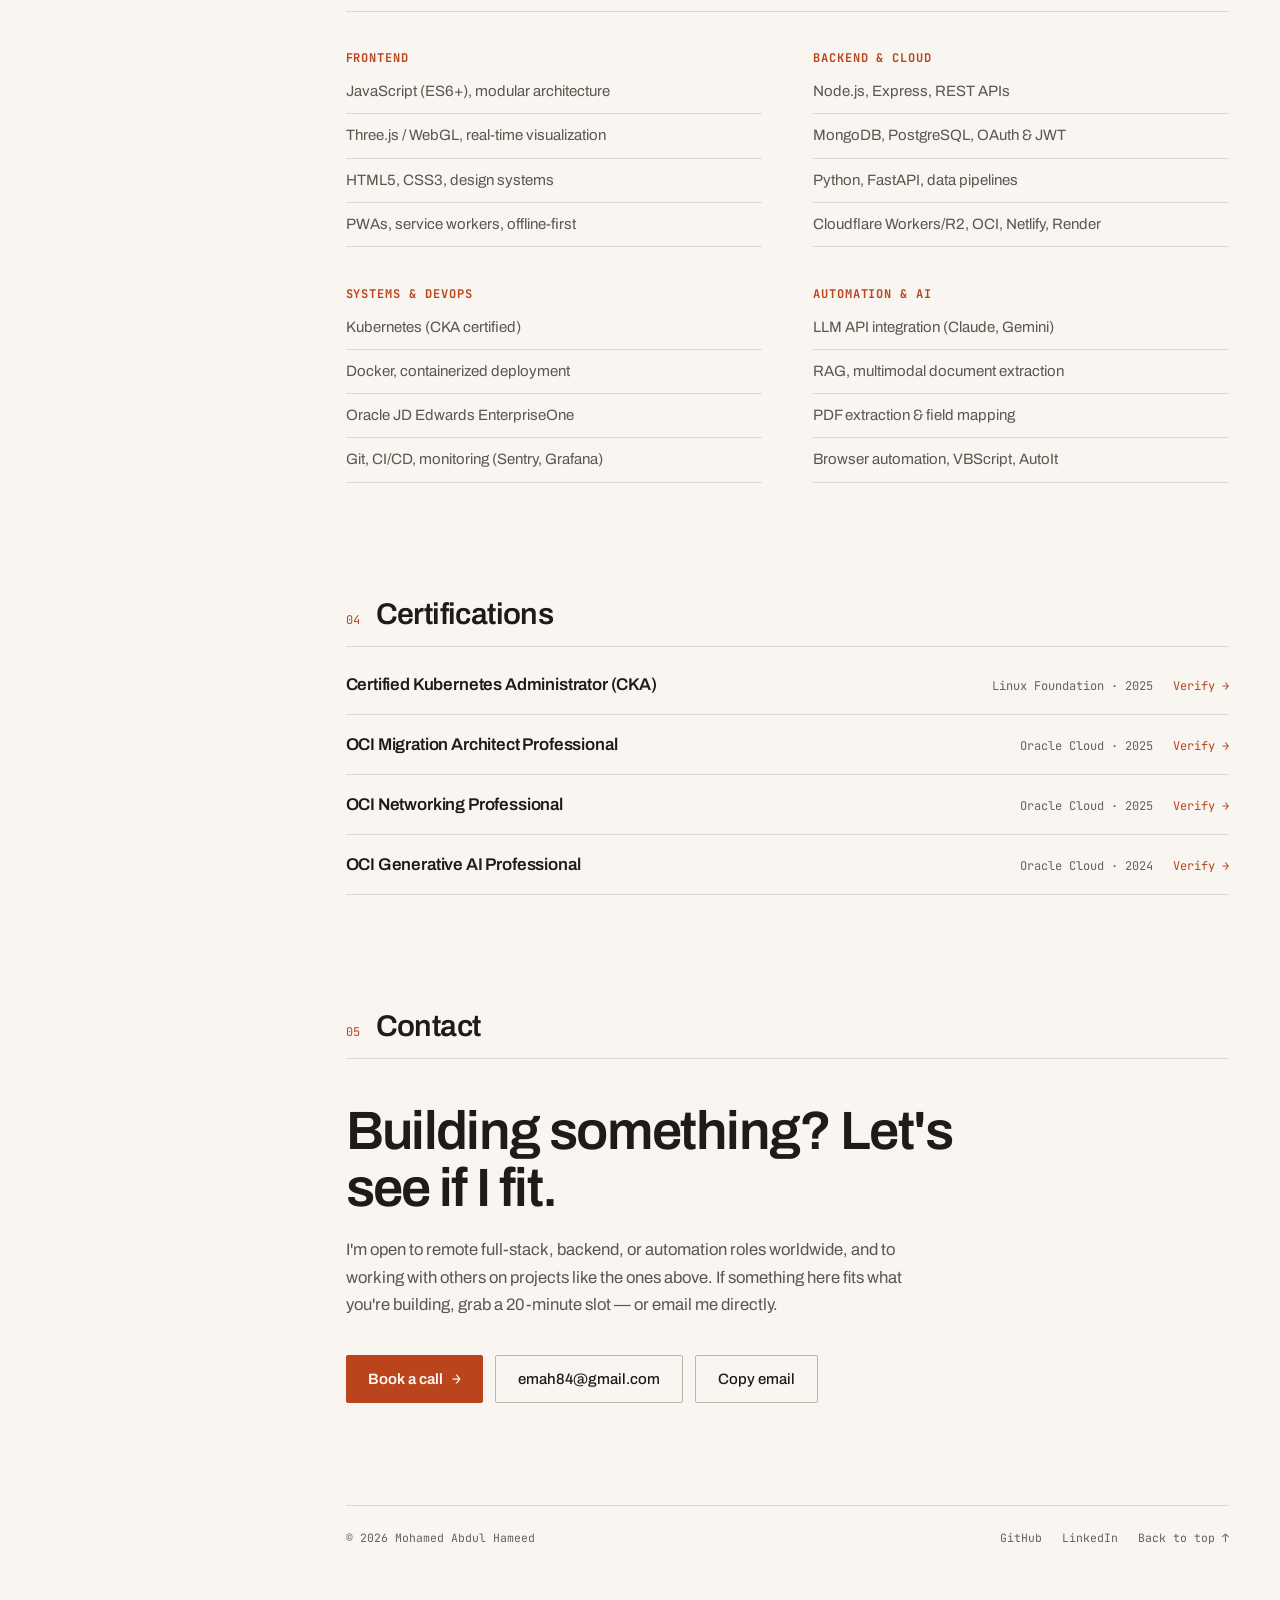
==== commit 1bc85b54: "Update automation count to 6,800+ work orders Co-Authored-By: Claude Opus 5.5 <noreply@anthropic.com" ====
--- a/index.html
+++ b/index.html
@@ -13,7 +13,7 @@
 document.documentElement.setAttribute('data-theme',r);})();
 </script>
 <title>Mohamed Abdul Hameed — Full-Stack Developer &amp; Automation Engineer</title>
-<meta name="description" content="Full-stack developer and automation engineer. Built a production Oracle JD Edwards automation system processing 3,300+ work orders with a 90% reduction in manual handling. CKA and Oracle Cloud certified.">
+<meta name="description" content="Full-stack developer and automation engineer. Built a production Oracle JD Edwards automation system processing 6,800+ work orders with a 90% reduction in manual handling. CKA and Oracle Cloud certified.">
 <meta name="theme-color" content="#211d1a" media="(prefers-color-scheme: dark)">
 <meta name="theme-color" content="#f7f4f0" media="(prefers-color-scheme: light)">
 <link rel="canonical" href="https://mohamed-ah.github.io/portfolio/">
@@ -123,7 +123,7 @@
             <dd style="margin:8px 0 0;font-family:'JetBrains Mono',monospace;font-size:11.5px;line-height:1.5;color:var(--muted)">coding since · 100Devs</dd>
           </div>
           <div style="background:var(--bg);padding:16px 14px">
-            <dt style="font-size:clamp(22px,2.4vw,30px);font-weight:600;letter-spacing:-0.03em;line-height:1">3,300+</dt>
+            <dt style="font-size:clamp(22px,2.4vw,30px);font-weight:600;letter-spacing:-0.03em;line-height:1">6,800+</dt>
             <dd style="margin:8px 0 0;font-family:'JetBrains Mono',monospace;font-size:11.5px;line-height:1.5;color:var(--muted)">work orders automated</dd>
           </div>
           <div style="background:var(--bg);padding:16px 14px">
@@ -153,7 +153,7 @@
             <h3 style="font-size:clamp(19px,2vw,23px);font-weight:600;letter-spacing:-0.015em">ERP Operations &amp; Automation Specialist</h3>
             <ul class="dash-list">
               <li class="dash-item"><span class="dash" aria-hidden="true">—</span><span>This is an operations role — 14+ years in construction operations, with deep end-to-end knowledge of the Oracle JD Edwards work-order process. The automation below was self-initiated, not assigned.</span></li>
-              <li class="dash-item"><span class="dash" aria-hidden="true">—</span><span>By 2024, I'd learnt enough to automate that workflow myself — an end-to-end pipeline (Python, JavaScript, VBScript, AutoIt) with Claude-API PDF extraction, <span style="color:var(--text)">processing 3,300+ orders with a 90% reduction in manual handling time.</span></span></li>
+              <li class="dash-item"><span class="dash" aria-hidden="true">—</span><span>By 2024, I'd learnt enough to automate that workflow myself — an end-to-end pipeline (Python, JavaScript, VBScript, AutoIt) with Claude-API PDF extraction, <span style="color:var(--text)">processing 6,800+ orders so far with a 90% reduction in manual handling time.</span></span></li>
               <li class="dash-item"><span class="dash" aria-hidden="true">—</span><span>Designed a modular architecture across five components — PDF processing, work-order creation, material management, inventory, and document handling — with retry logic, validation, and logging throughout.</span></li>
               <li class="dash-item"><span class="dash" aria-hidden="true">—</span><span>Ran day-to-day operations and document workflows — BOQs, payment certificates, material submittals, MS Project schedules, and multi-party contract correspondence — the Oracle JD Edwards domain knowledge the automation is built on.</span></li>
             </ul>
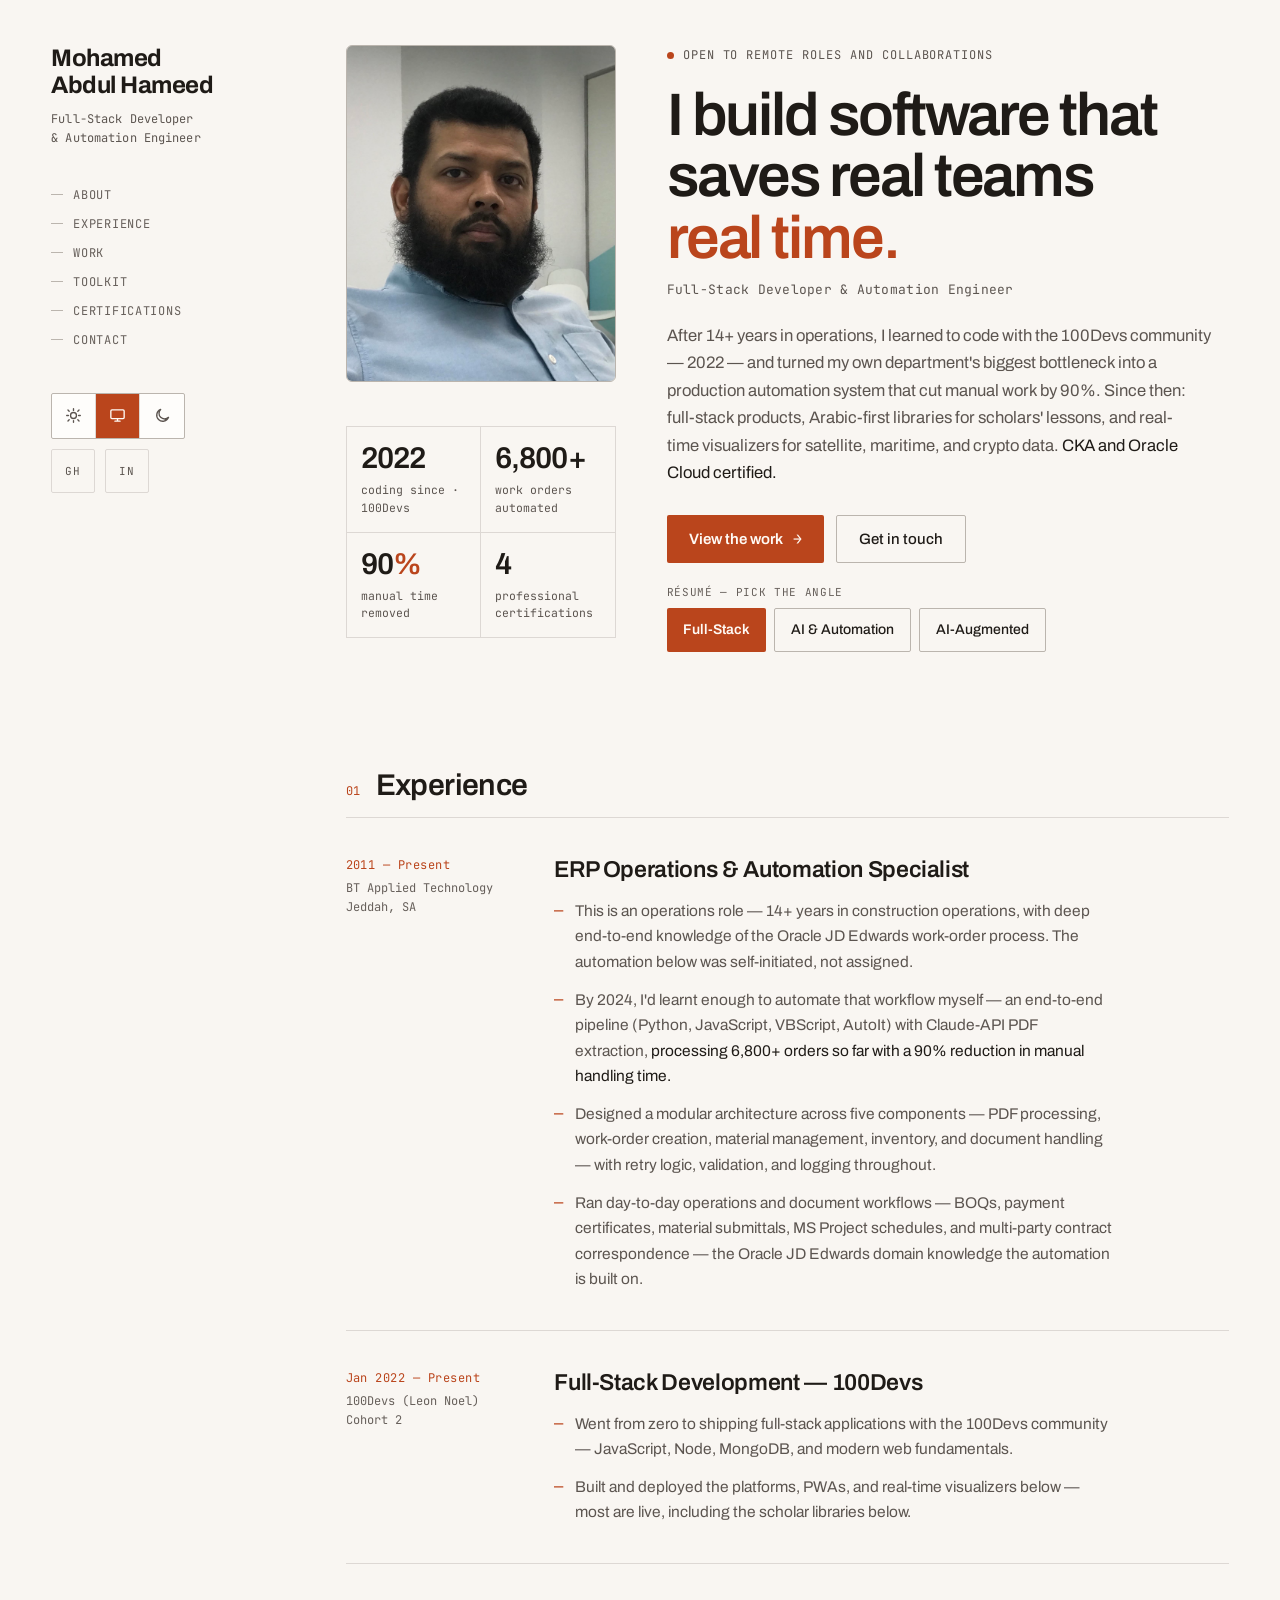
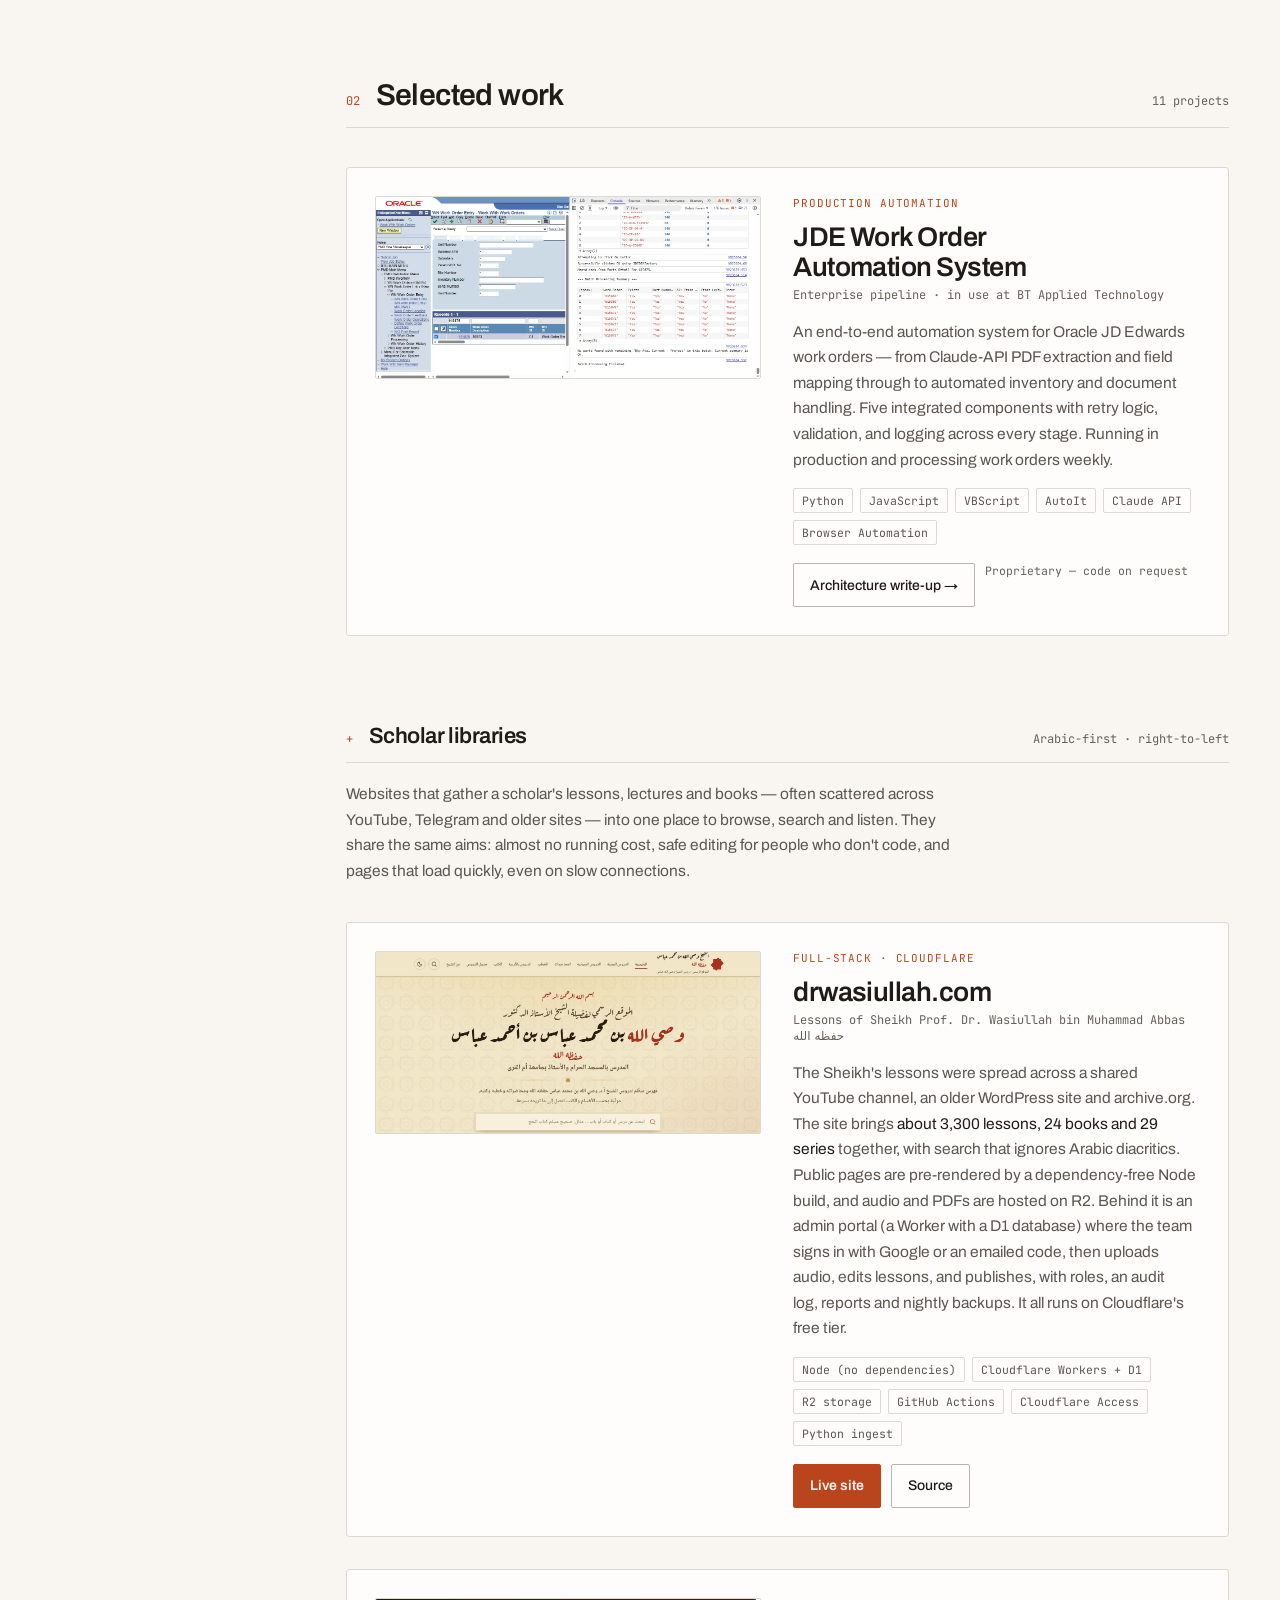
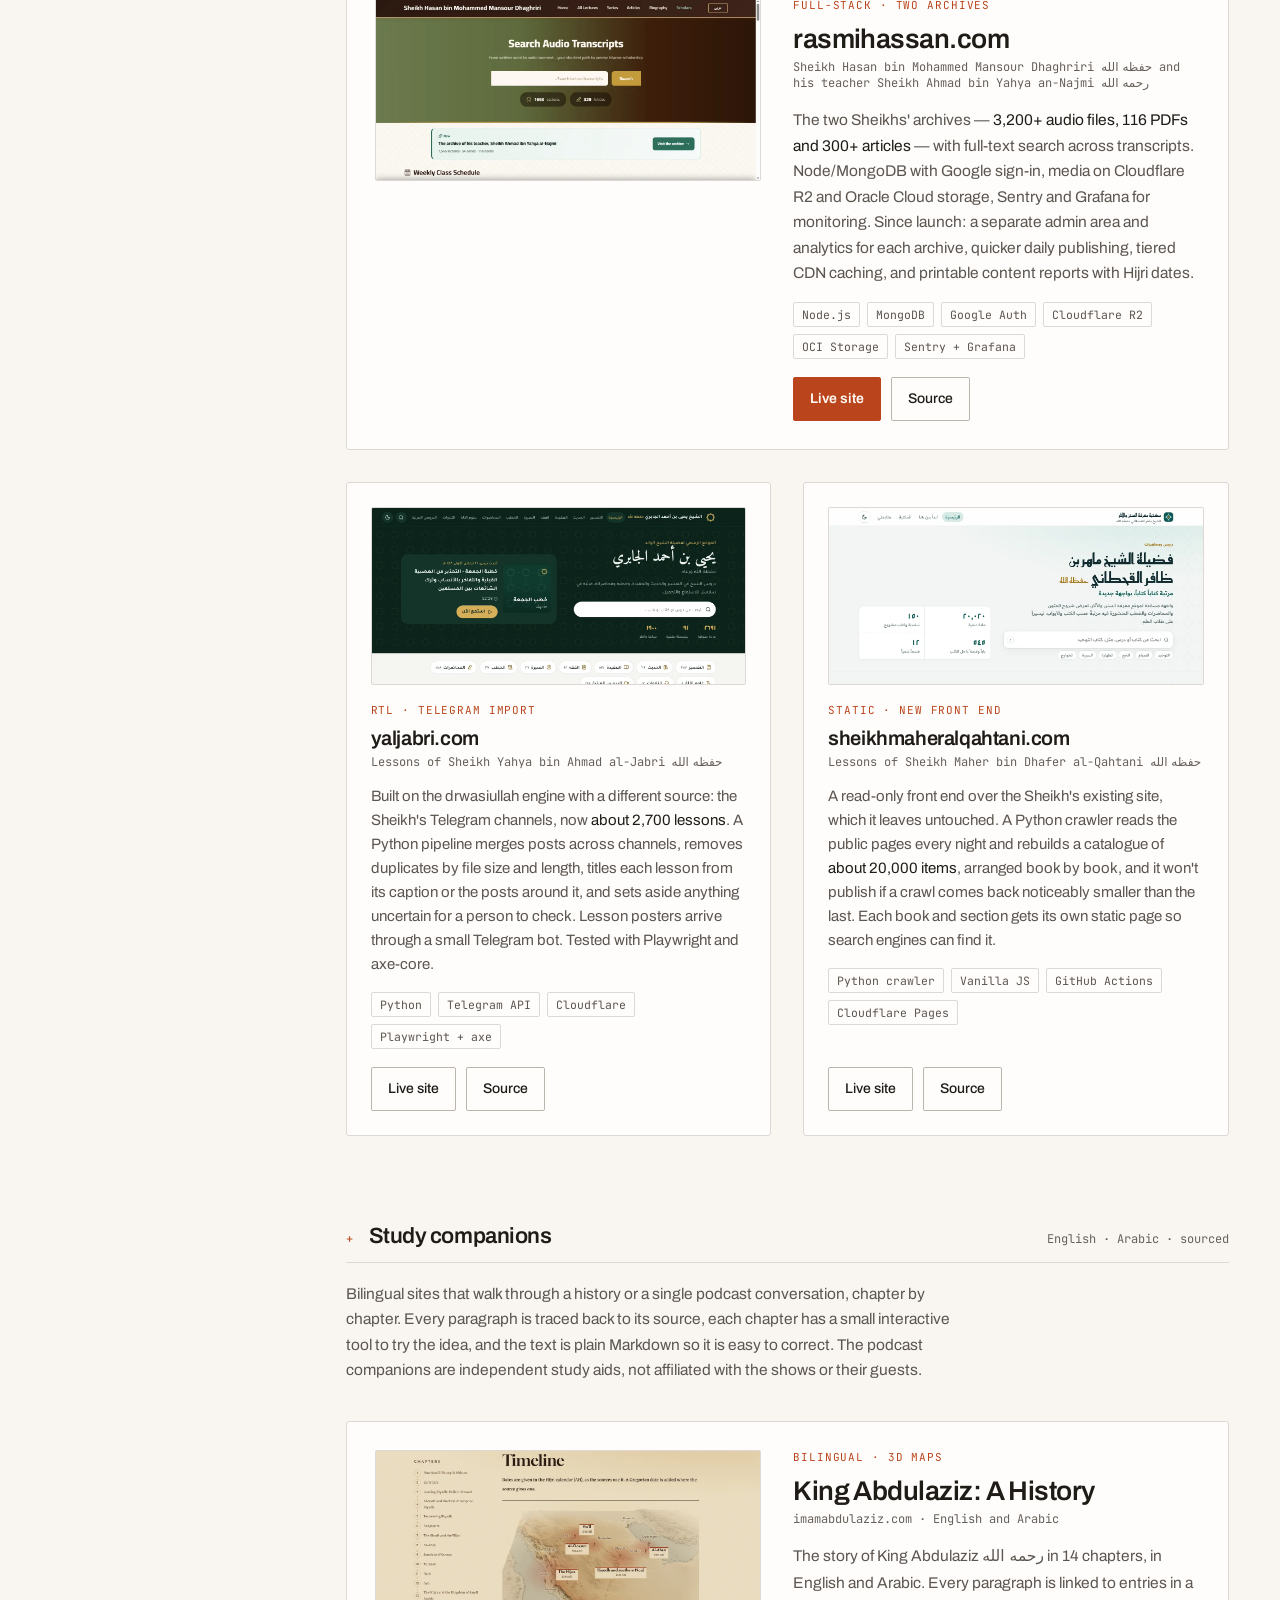
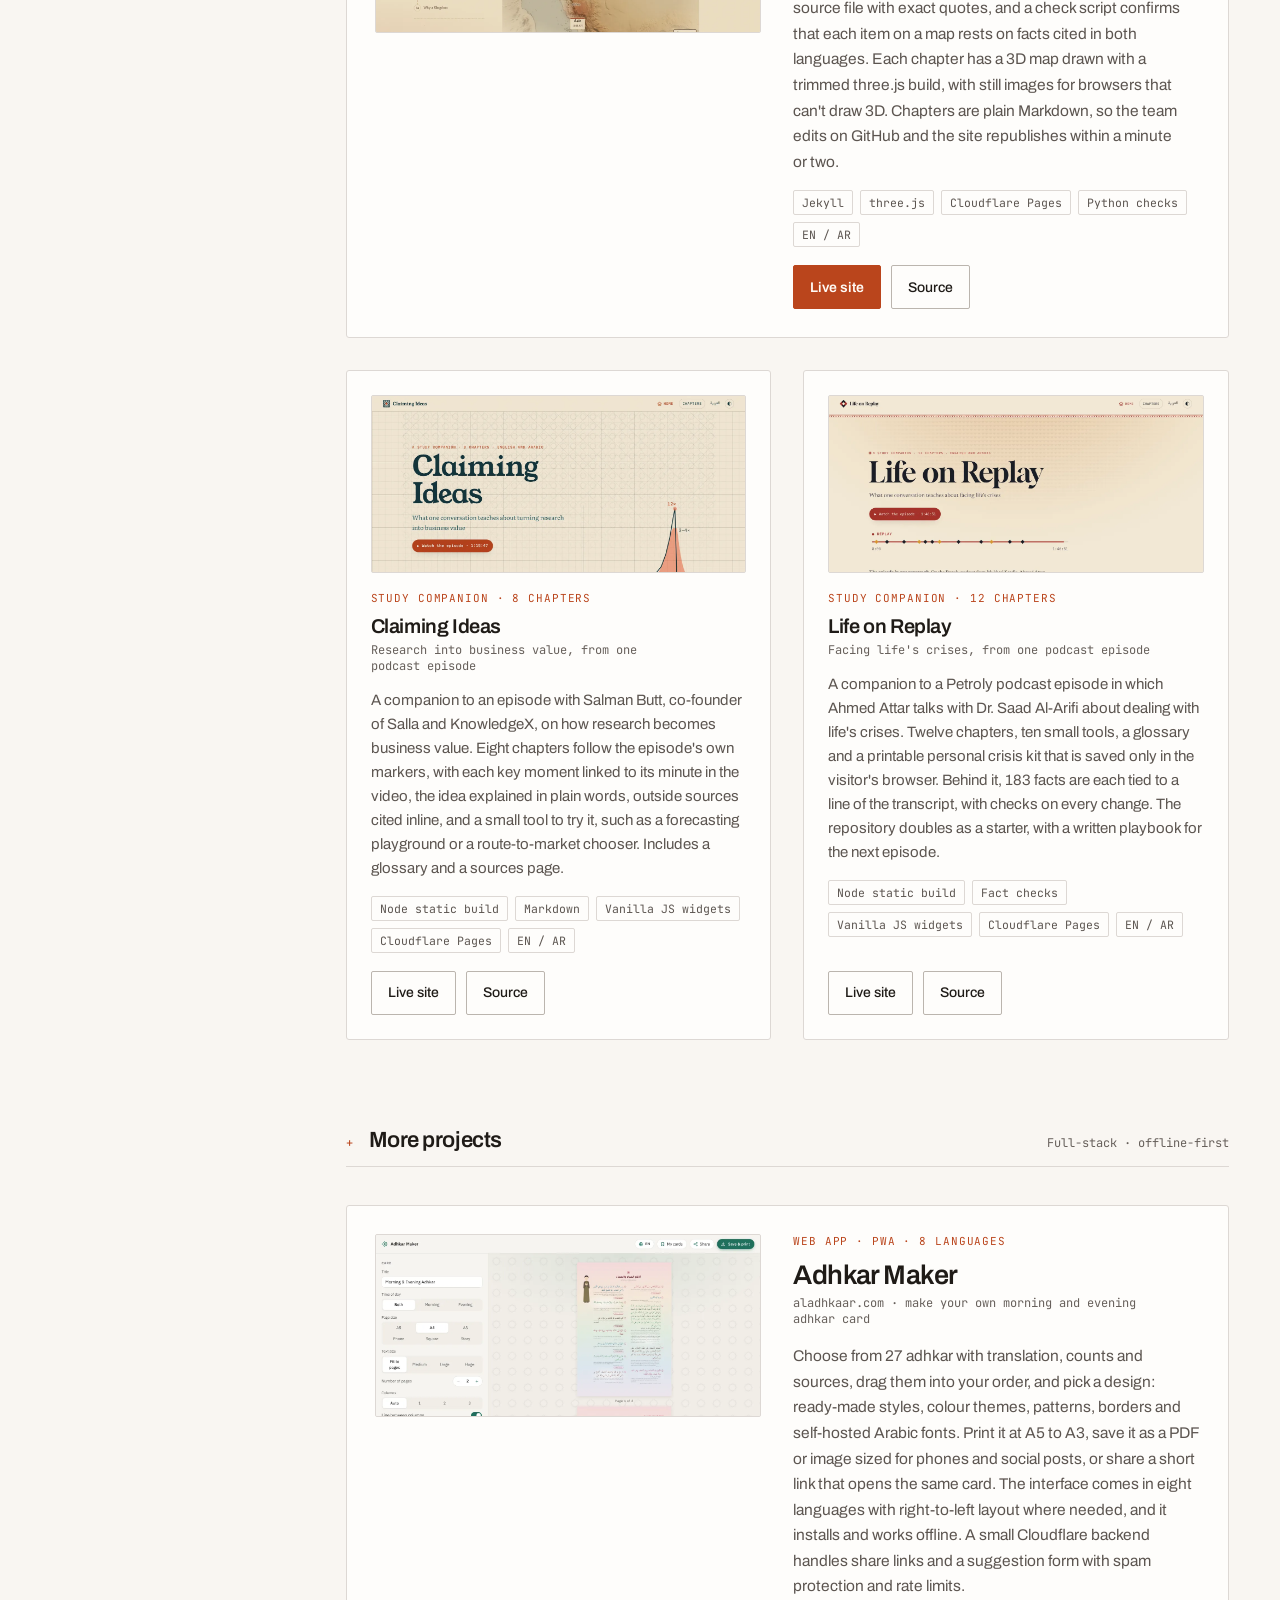
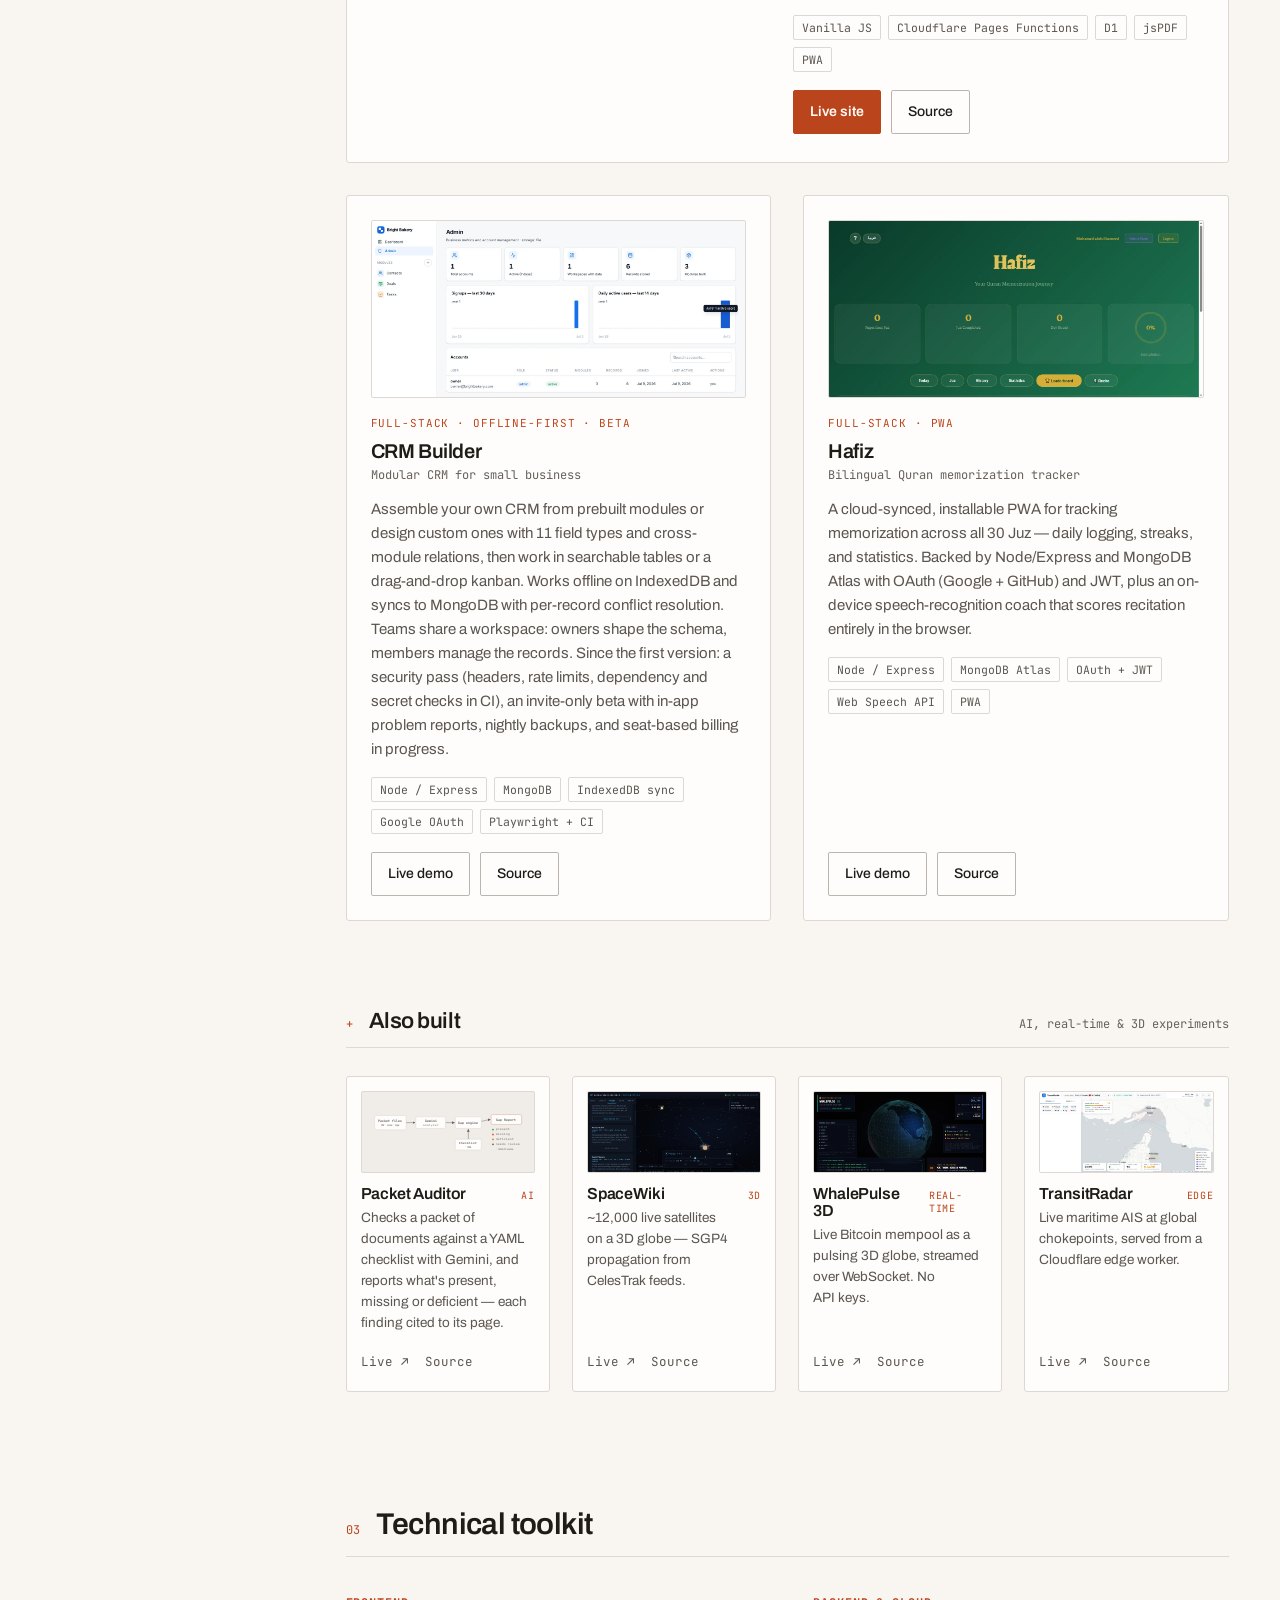
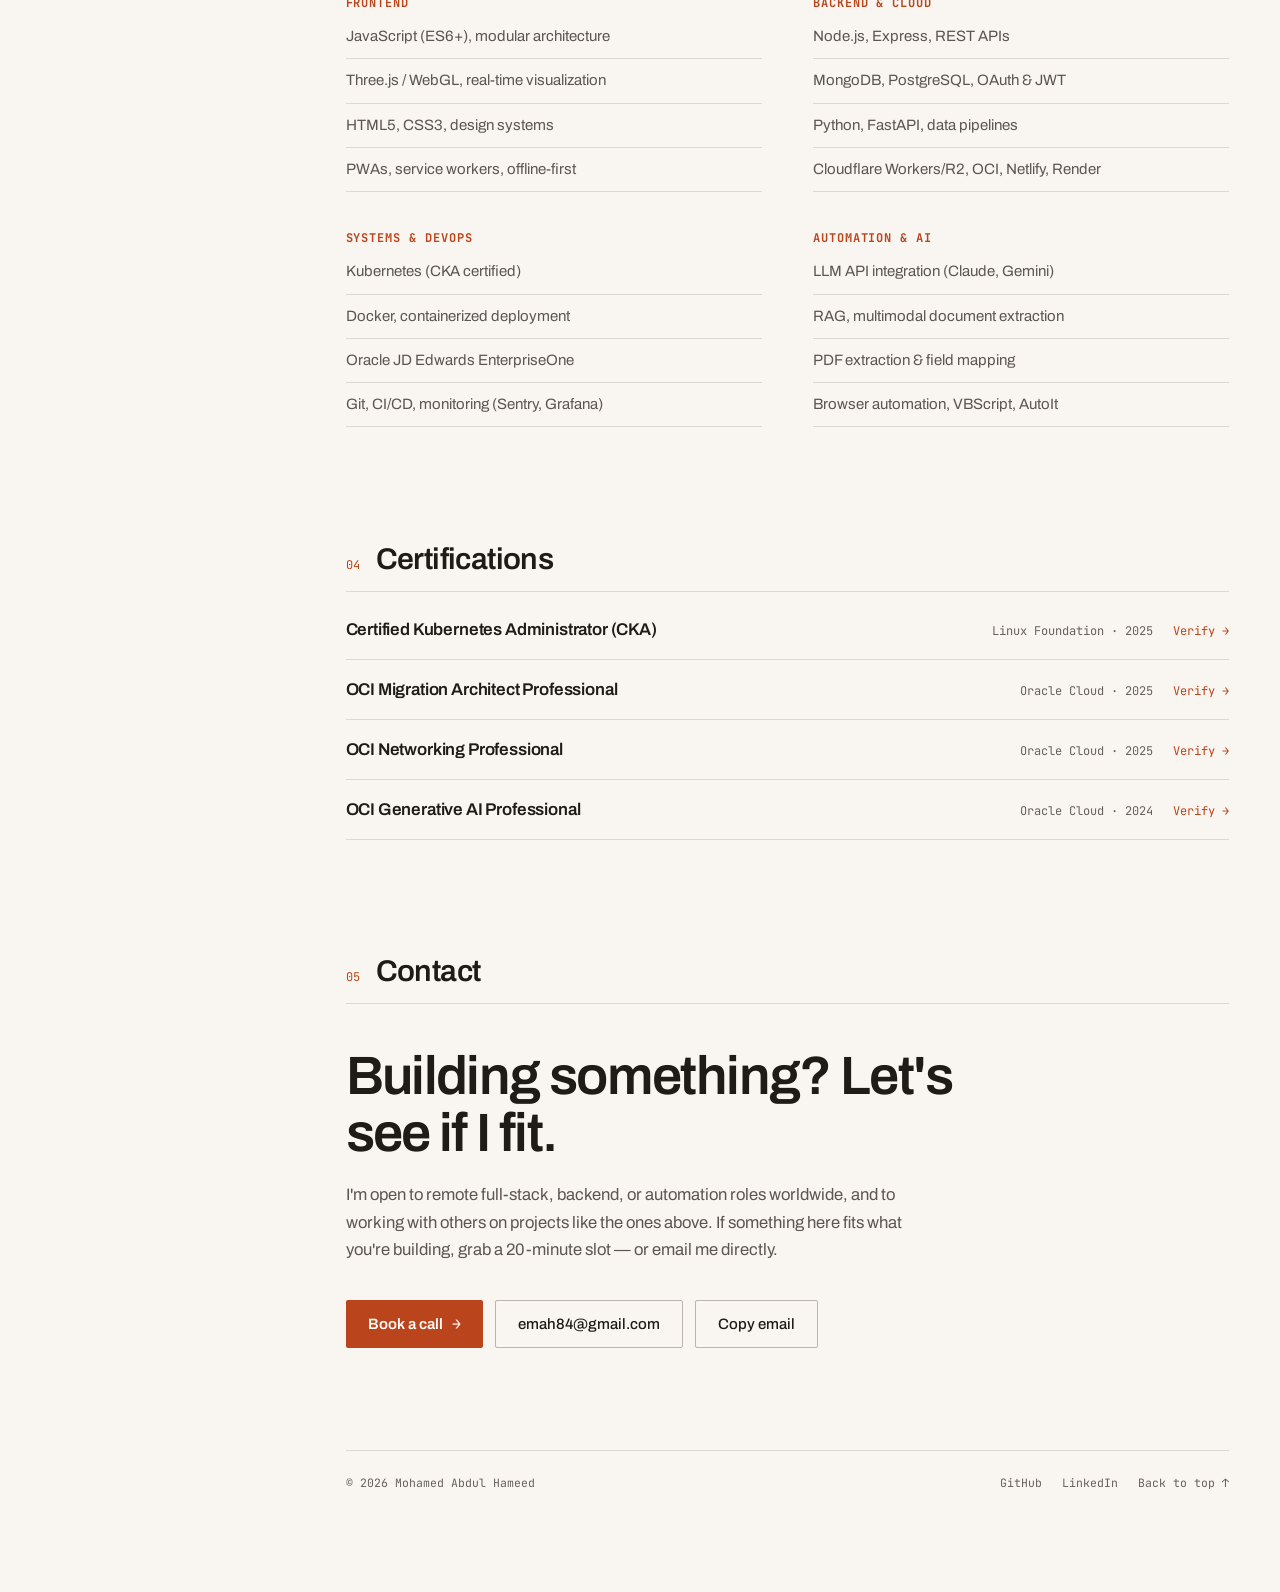
==== commit 1eb551fe: "Add Study companions group (King Abdulaziz, Claiming Ideas, Life on Replay) and Adhkar Maker Co-Auth" ====
--- a/index.html
+++ b/index.html
@@ -16,12 +16,12 @@
 <meta name="description" content="Full-stack developer and automation engineer. Built a production Oracle JD Edwards automation system processing 6,800+ work orders with a 90% reduction in manual handling. CKA and Oracle Cloud certified.">
 <meta name="theme-color" content="#211d1a" media="(prefers-color-scheme: dark)">
 <meta name="theme-color" content="#f7f4f0" media="(prefers-color-scheme: light)">
-<link rel="canonical" href="https://mohamed-ah.github.io/portfolio/">
+<link rel="canonical" href="https://mohamed-ah.pages.dev/">
 <meta property="og:type" content="website">
-<meta property="og:url" content="https://mohamed-ah.github.io/portfolio/">
+<meta property="og:url" content="https://mohamed-ah.pages.dev/">
 <meta property="og:title" content="Mohamed Abdul Hameed — Full-Stack Developer &amp; Automation Engineer">
 <meta property="og:description" content="Production automation, full-stack platforms, Arabic-first scholar libraries, and real-time visualizers. CKA and Oracle Cloud certified.">
-<meta property="og:image" content="https://mohamed-ah.github.io/portfolio/images/fablewurud.png">
+<meta property="og:image" content="https://mohamed-ah.pages.dev/images/fablewurud.png">
 <meta name="twitter:card" content="summary_large_image">
 <link rel="icon" href="data:image/svg+xml,<svg xmlns='http://www.w3.org/2000/svg' viewBox='0 0 32 32'><rect width='32' height='32' rx='4' fill='%23211d1a'/><text x='16' y='23' font-family='system-ui,sans-serif' font-size='19' font-weight='700' fill='%23e8763f' text-anchor='middle'>M</text></svg>">
 <link rel="stylesheet" href="style.css">
@@ -31,7 +31,7 @@
 document.documentElement.setAttribute('data-theme',r);})();
 </script>
 <script type="application/ld+json">
-{"@context":"https://schema.org","@type":"Person","name":"Mohamed Abdul Hameed","jobTitle":"Full-Stack Developer & Automation Engineer","email":"mailto:emah84@gmail.com","url":"https://mohamed-ah.github.io/portfolio/","sameAs":["https://github.com/Mohamed-AH","https://www.linkedin.com/in/mojed7/"],"knowsAbout":["JavaScript","Node.js","Python","MongoDB","Kubernetes","Three.js","Oracle JD Edwards EnterpriseOne"]}
+{"@context":"https://schema.org","@type":"Person","name":"Mohamed Abdul Hameed","jobTitle":"Full-Stack Developer & Automation Engineer","email":"mailto:emah84@gmail.com","url":"https://mohamed-ah.pages.dev/","sameAs":["https://github.com/Mohamed-AH","https://www.linkedin.com/in/mojed7/"],"knowsAbout":["JavaScript","Node.js","Python","MongoDB","Kubernetes","Three.js","Oracle JD Edwards EnterpriseOne"]}
 </script>
 </head>
 <body>
@@ -179,7 +179,7 @@
         <div class="sec-head">
           <span class="sec-num">02</span>
           <h2 class="sec-h2">Selected work</h2>
-          <p class="sec-meta">08 projects</p>
+          <p class="sec-meta">11 projects</p>
         </div>
 
         <div class="work-grid">
@@ -305,11 +305,12 @@
 
         </div>
 
-        <div class="group-head">
+        <div id="study" class="group-head">
           <span class="sec-num">+</span>
-          <h3 class="group-title">More projects</h3>
-          <p class="sec-meta">Full-stack · bilingual · offline-first</p>
-        </div>
+          <h3 class="group-title">Study companions</h3>
+          <p class="sec-meta">English · Arabic · sourced</p>
+        </div>
+        <p class="group-intro">Bilingual sites that walk through a history or a single podcast conversation, chapter by chapter. Every paragraph is traced back to its source, each chapter has a small interactive tool to try the idea, and the text is plain Markdown so it is easy to correct. The podcast companions are independent study aids, not affiliated with the shows or their guests.</p>
 
         <div class="work-grid">
 
@@ -332,6 +333,77 @@
               <div class="card-actions">
                 <a href="https://imamabdulaziz.com/" target="_blank" rel="noopener noreferrer" class="btn btn-primary">Live site</a>
                 <a href="https://github.com/Mohamed-AH/benchai" target="_blank" rel="noopener noreferrer" class="btn">Source</a>
+              </div>
+            </div>
+          </article>
+
+          <article class="card">
+            <a href="https://claiming-ideas.pages.dev/" target="_blank" rel="noopener noreferrer" aria-label="Open Claiming Ideas" class="shot-link"><img class="shot" src="images/claimingideas.webp" alt="The Claiming Ideas home page: the title over a light grid background, with a chart of research payback and a button to watch the episode." loading="lazy" decoding="async" width="1366" height="646"></a>
+            <p class="card-eyebrow">Study companion · 8 chapters</p>
+            <h3 class="card-title">Claiming Ideas</h3>
+            <p class="card-sub">Research into business value, from one podcast episode</p>
+            <p class="card-desc">A companion to an episode with Salman Butt, co-founder of Salla and KnowledgeX, on how research becomes business value. Eight chapters follow the episode's own markers, with each key moment linked to its minute in the video, the idea explained in plain words, outside sources cited inline, and a small tool to try it, such as a forecasting playground or a route-to-market chooser. Includes a glossary and a sources page.</p>
+            <ul class="tags">
+              <li class="tag">Node static build</li>
+              <li class="tag">Markdown</li>
+              <li class="tag">Vanilla JS widgets</li>
+              <li class="tag">Cloudflare Pages</li>
+              <li class="tag">EN / AR</li>
+            </ul>
+            <div class="card-actions">
+              <a href="https://claiming-ideas.pages.dev/" target="_blank" rel="noopener noreferrer" class="btn">Live site</a>
+              <a href="https://github.com/Mohamed-AH/research" target="_blank" rel="noopener noreferrer" class="btn">Source</a>
+            </div>
+          </article>
+
+          <article class="card">
+            <a href="https://lifeonreplay.pages.dev/en/" target="_blank" rel="noopener noreferrer" aria-label="Open Life on Replay" class="shot-link"><img class="shot" src="images/lifeonreplay.webp" alt="The Life on Replay home page: the title on a warm background, a button to watch the episode, and a timeline of the episode's chapters." loading="lazy" decoding="async" width="1366" height="646"></a>
+            <p class="card-eyebrow">Study companion · 12 chapters</p>
+            <h3 class="card-title">Life on Replay</h3>
+            <p class="card-sub">Facing life's crises, from one podcast episode</p>
+            <p class="card-desc">A companion to a Petroly podcast episode in which Ahmed Attar talks with Dr. Saad Al-Arifi about dealing with life's crises. Twelve chapters, ten small tools, a glossary and a printable personal crisis kit that is saved only in the visitor's browser. Behind it, 183 facts are each tied to a line of the transcript, with checks on every change. The repository doubles as a starter, with a written playbook for the next episode.</p>
+            <ul class="tags">
+              <li class="tag">Node static build</li>
+              <li class="tag">Fact checks</li>
+              <li class="tag">Vanilla JS widgets</li>
+              <li class="tag">Cloudflare Pages</li>
+              <li class="tag">EN / AR</li>
+            </ul>
+            <div class="card-actions">
+              <a href="https://lifeonreplay.pages.dev/en/" target="_blank" rel="noopener noreferrer" class="btn">Live site</a>
+              <a href="https://github.com/Mohamed-AH/fight" target="_blank" rel="noopener noreferrer" class="btn">Source</a>
+            </div>
+          </article>
+
+        </div>
+
+        <div class="group-head">
+          <span class="sec-num">+</span>
+          <h3 class="group-title">More projects</h3>
+          <p class="sec-meta">Full-stack · offline-first</p>
+        </div>
+
+        <div class="work-grid">
+
+          <article class="feature">
+            <figure class="feature-media">
+              <a href="https://aladhkaar.com/" target="_blank" rel="noopener noreferrer" aria-label="Open Adhkar Maker" class="shot-link"><img class="shot" src="images/adhkar.webp" alt="The Adhkar Maker editor: settings for time of day, page size, text size and columns on the left, and a live preview of a decorated adhkar card on the right." loading="lazy" decoding="async" width="1366" height="646"></a>
+            </figure>
+            <div class="feature-body">
+              <p class="eyebrow">Web app · PWA · 8 languages</p>
+              <h3 class="feature-title">Adhkar Maker</h3>
+              <p class="card-sub">aladhkaar.com · make your own morning and evening adhkar card</p>
+              <p class="feature-desc">Choose from 27 adhkar with translation, counts and sources, drag them into your order, and pick a design: ready-made styles, colour themes, patterns, borders and self-hosted Arabic fonts. Print it at A5 to A3, save it as a PDF or image sized for phones and social posts, or share a short link that opens the same card. The interface comes in eight languages with right-to-left layout where needed, and it installs and works offline. A small Cloudflare backend handles share links and a suggestion form with spam protection and rate limits.</p>
+              <ul class="tags">
+                <li class="tag">Vanilla JS</li>
+                <li class="tag">Cloudflare Pages Functions</li>
+                <li class="tag">D1</li>
+                <li class="tag">jsPDF</li>
+                <li class="tag">PWA</li>
+              </ul>
+              <div class="card-actions">
+                <a href="https://aladhkaar.com/" target="_blank" rel="noopener noreferrer" class="btn btn-primary">Live site</a>
+                <a href="https://github.com/Mohamed-AH/aladhkaar" target="_blank" rel="noopener noreferrer" class="btn">Source</a>
               </div>
             </div>
           </article>
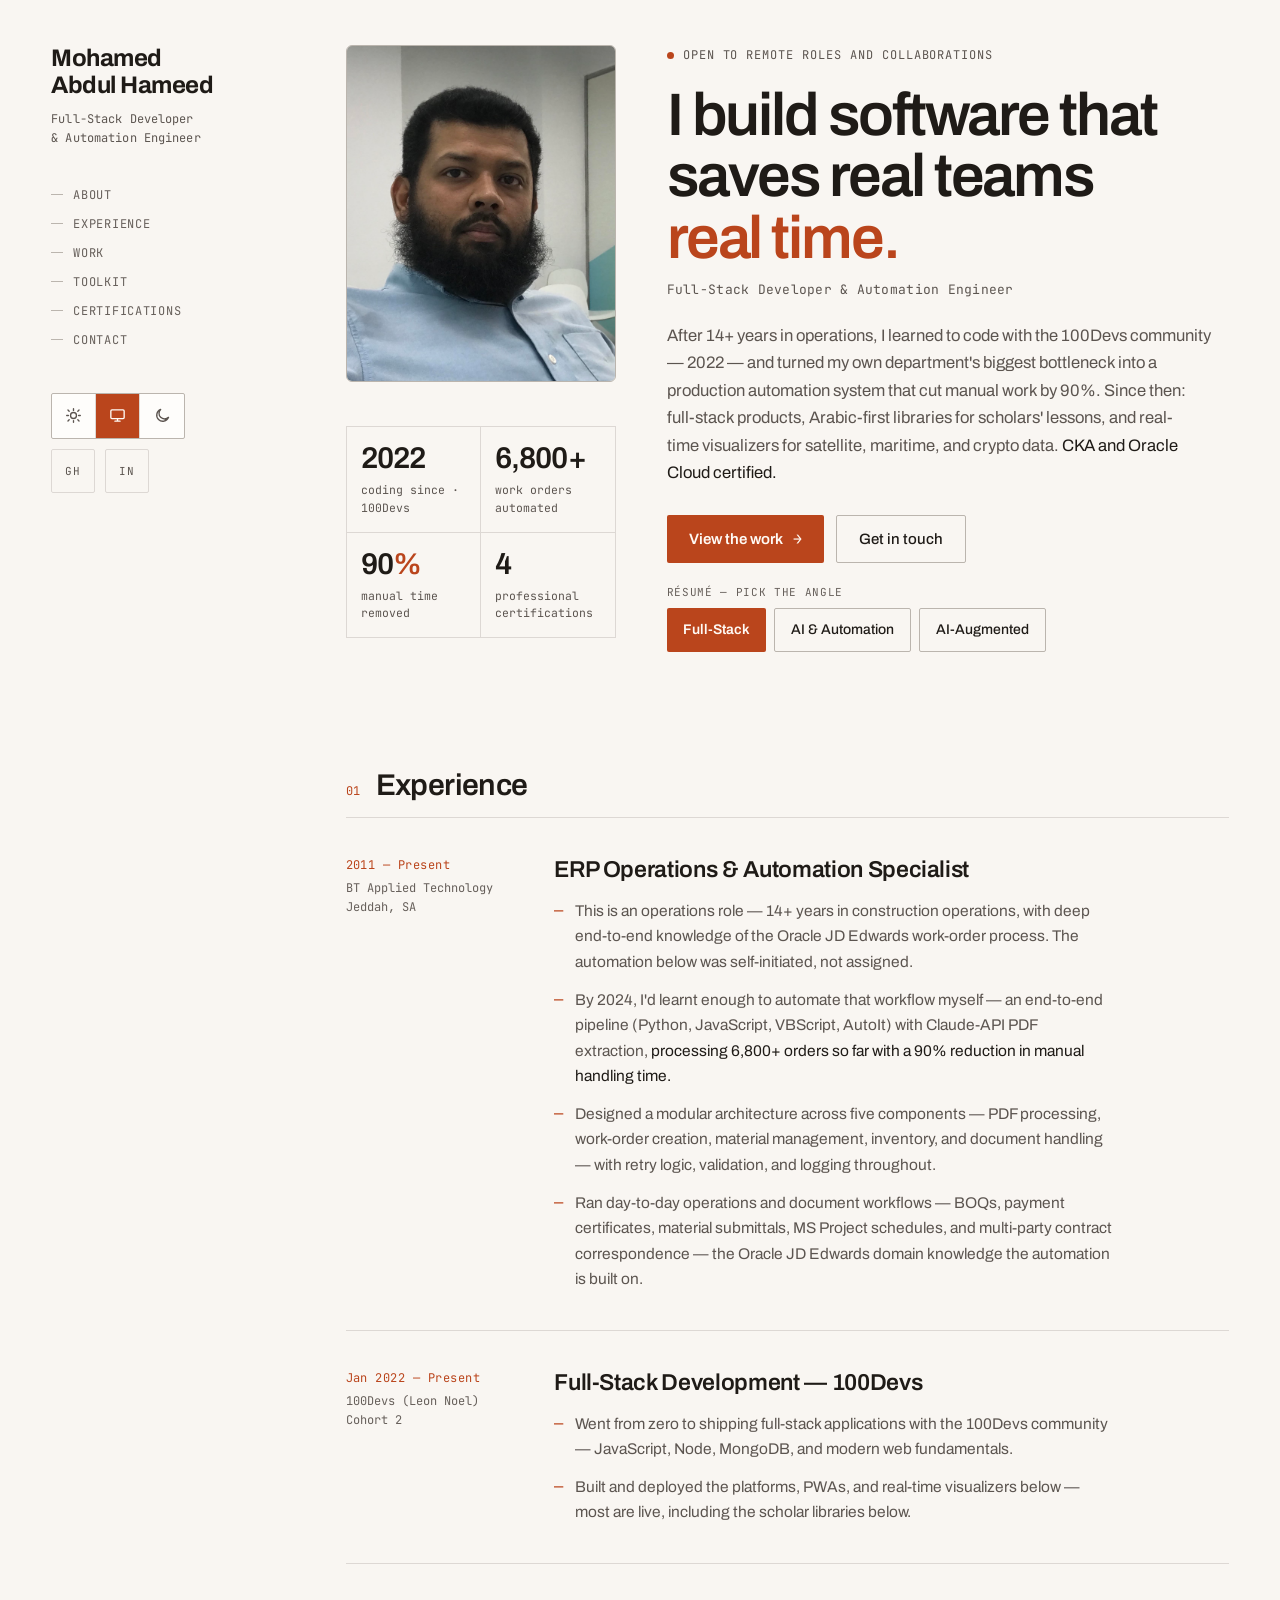
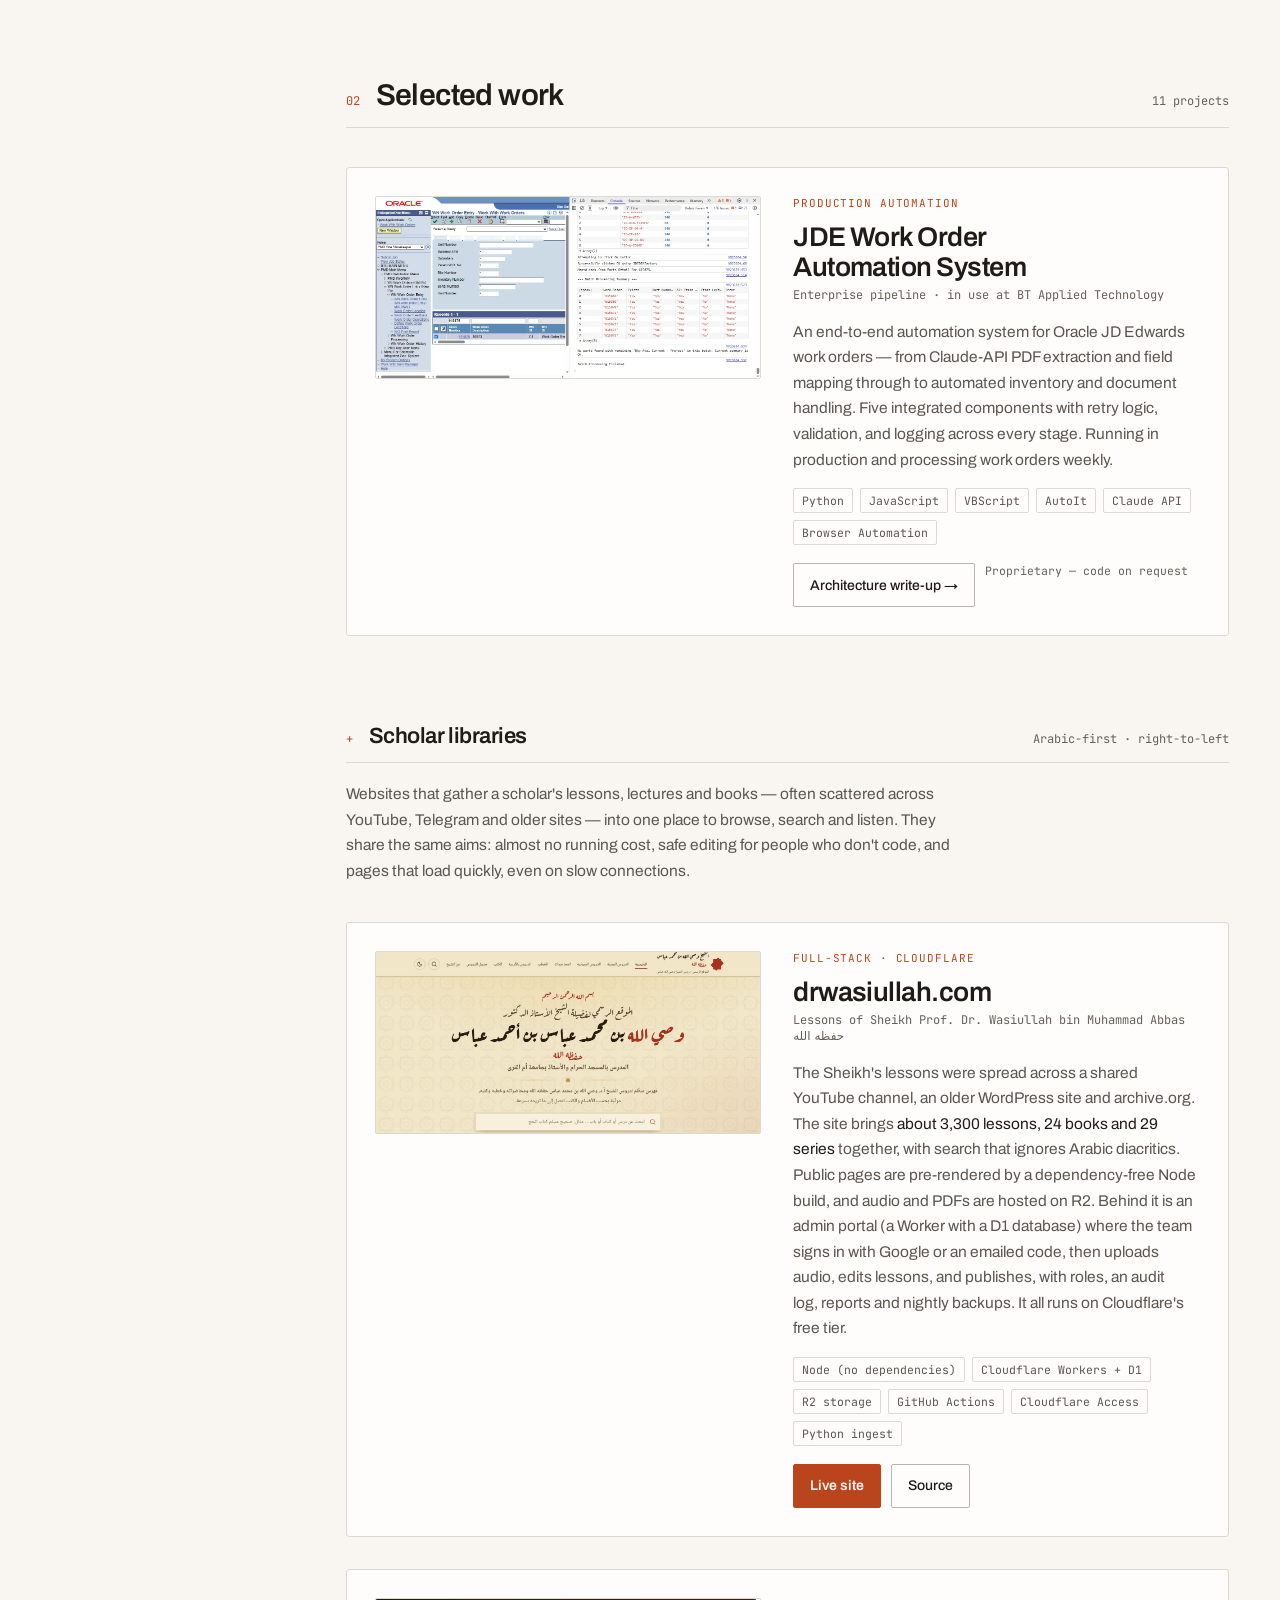
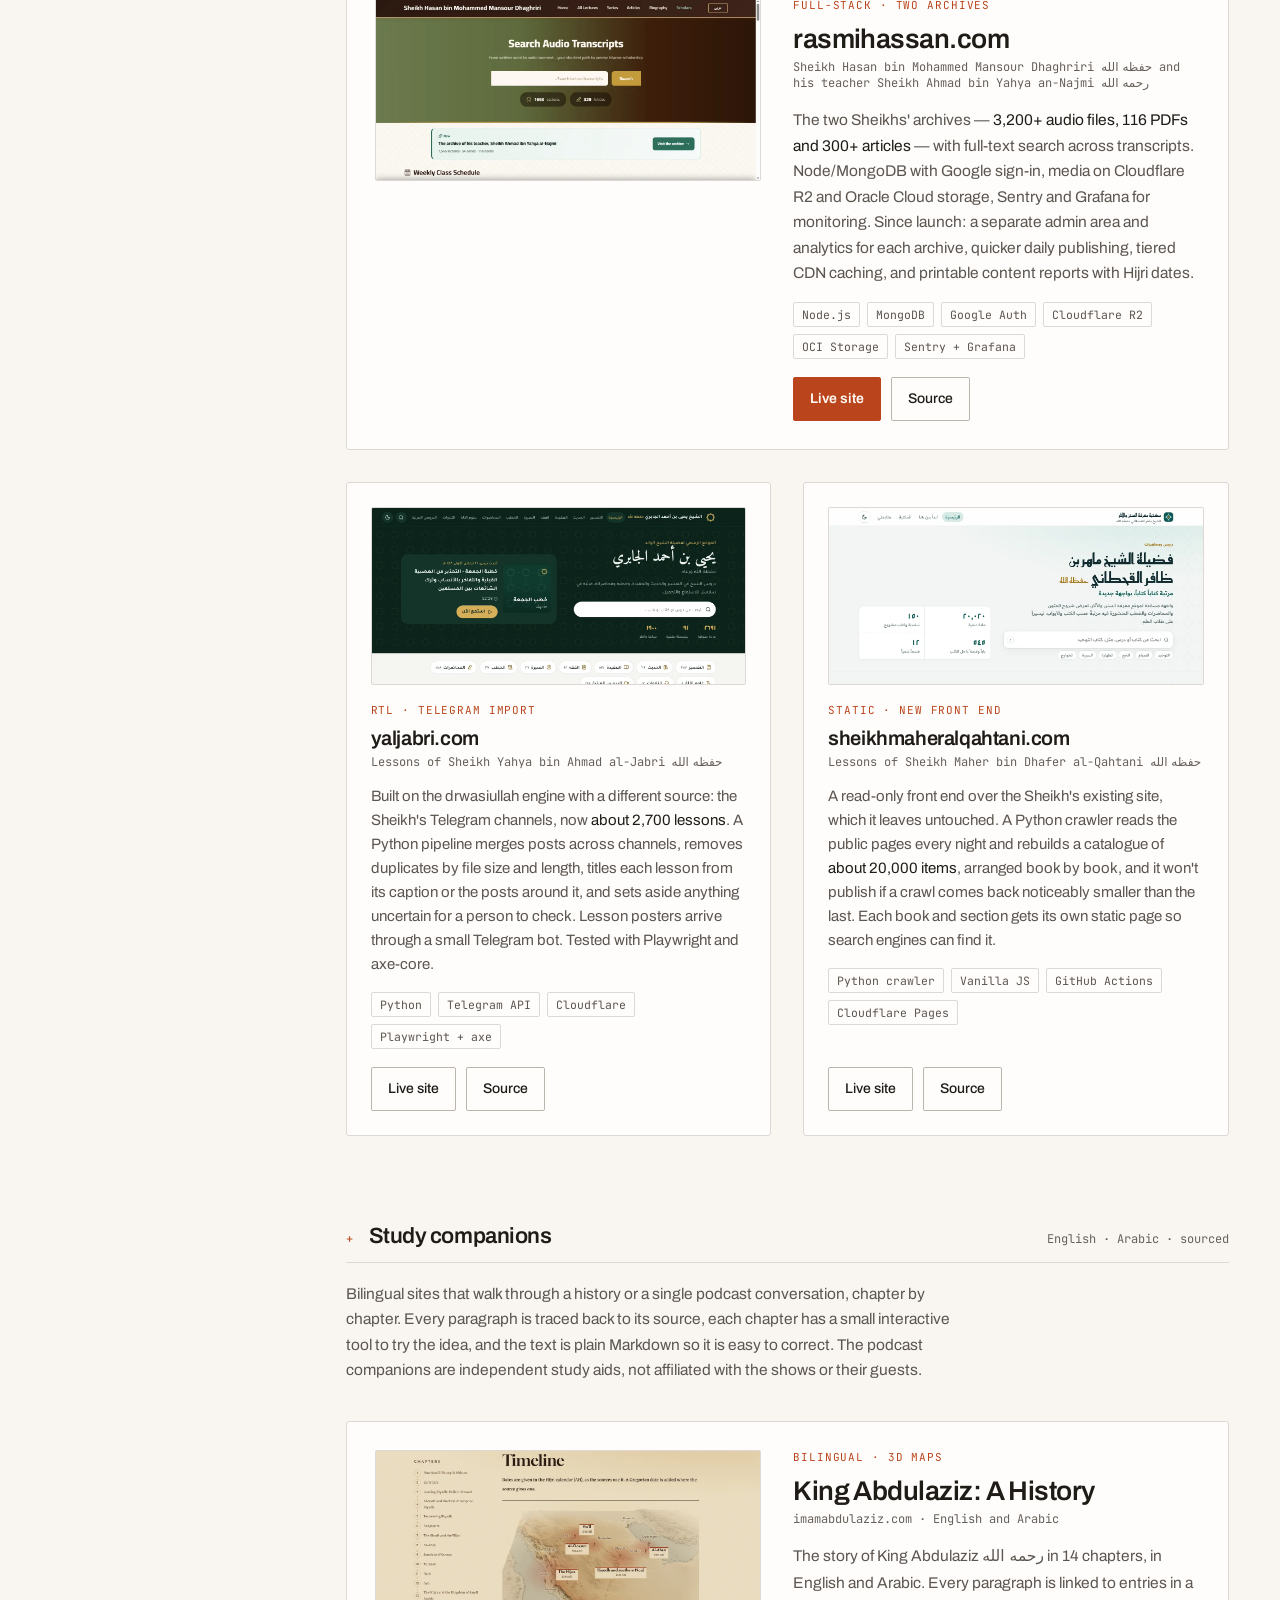
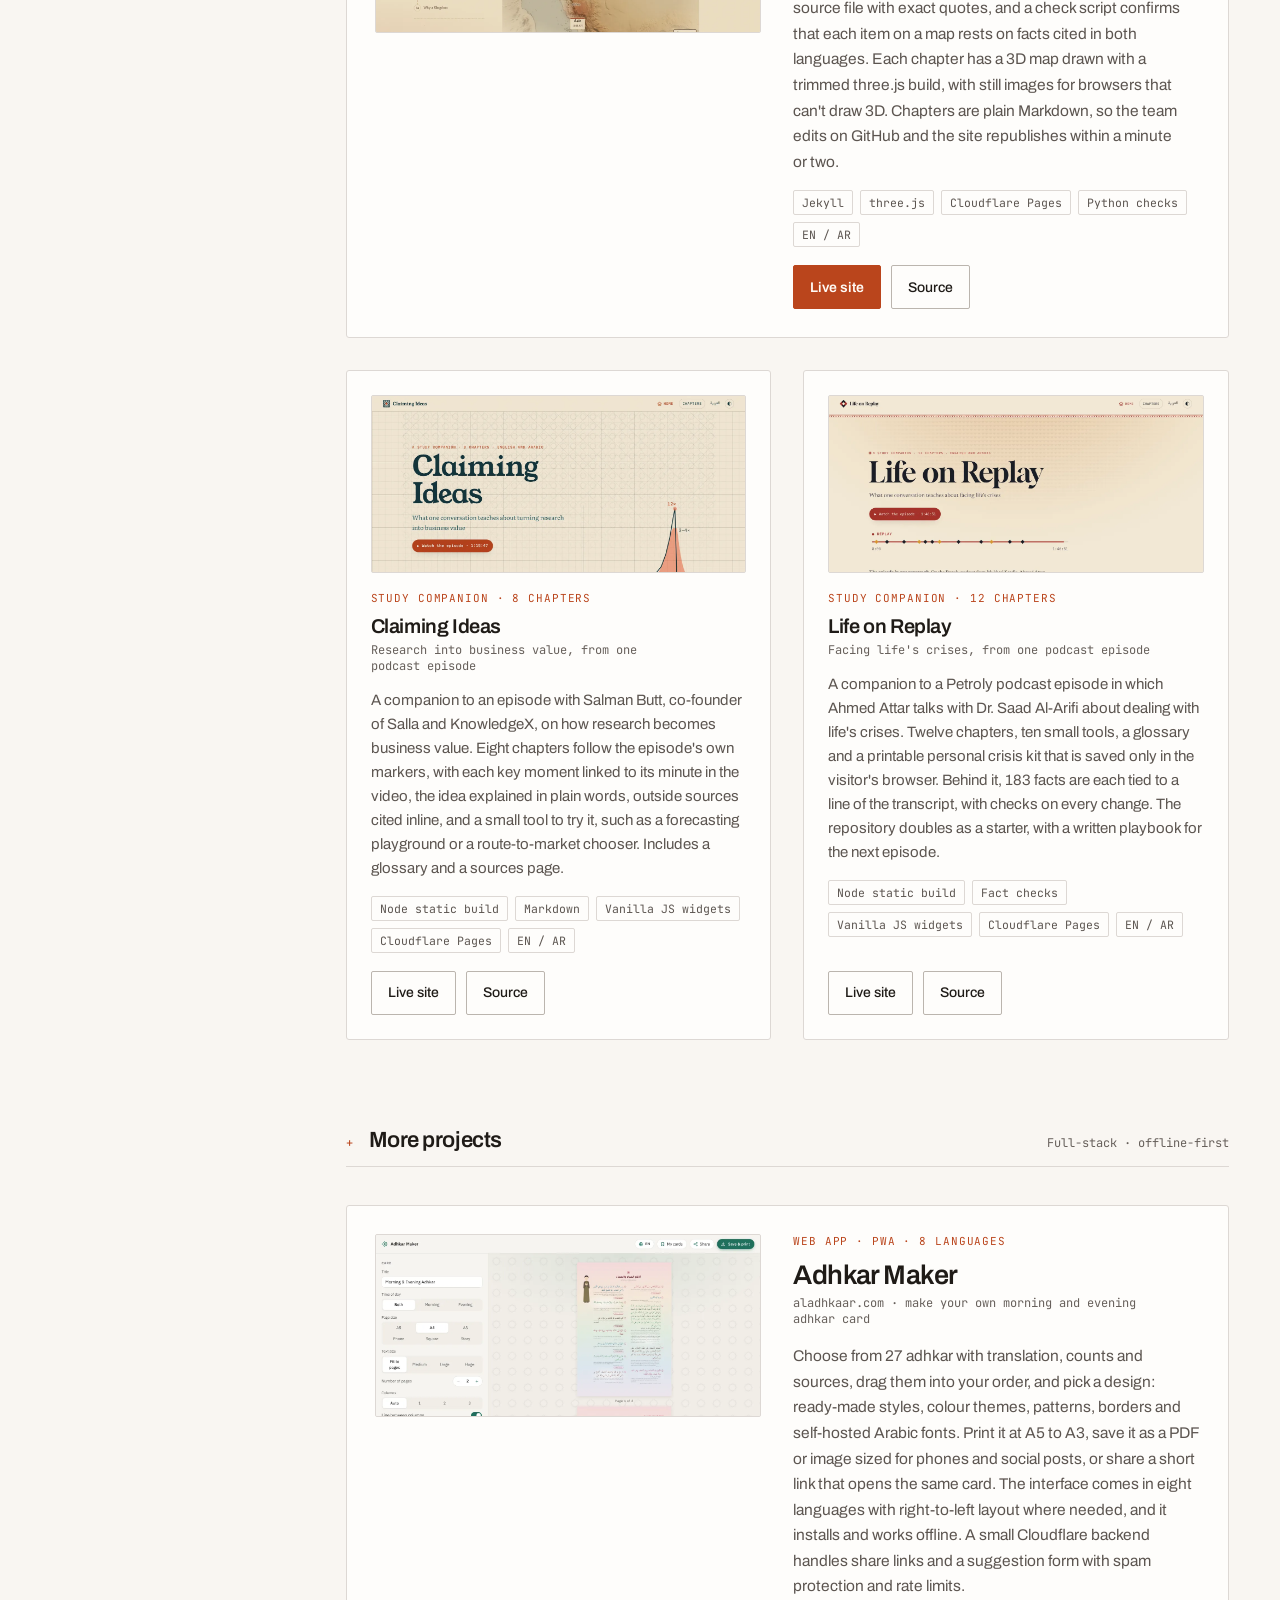
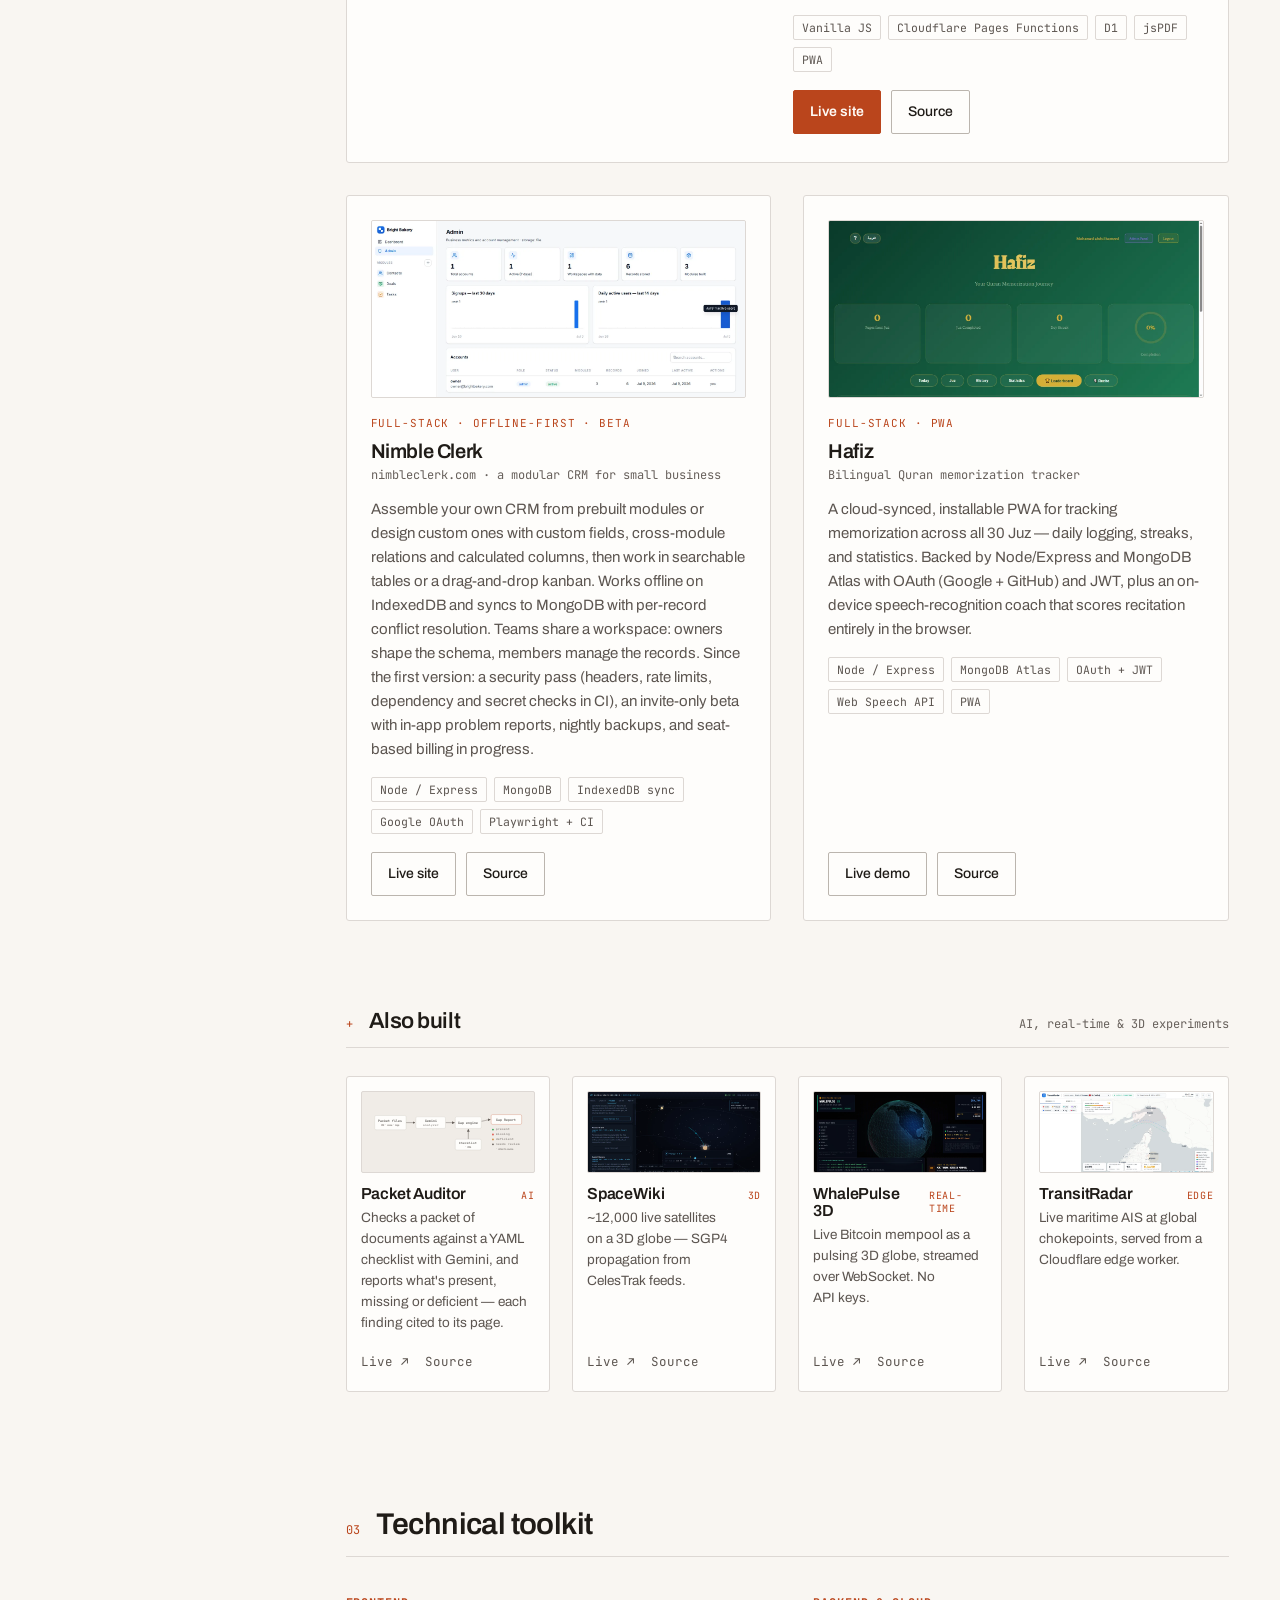
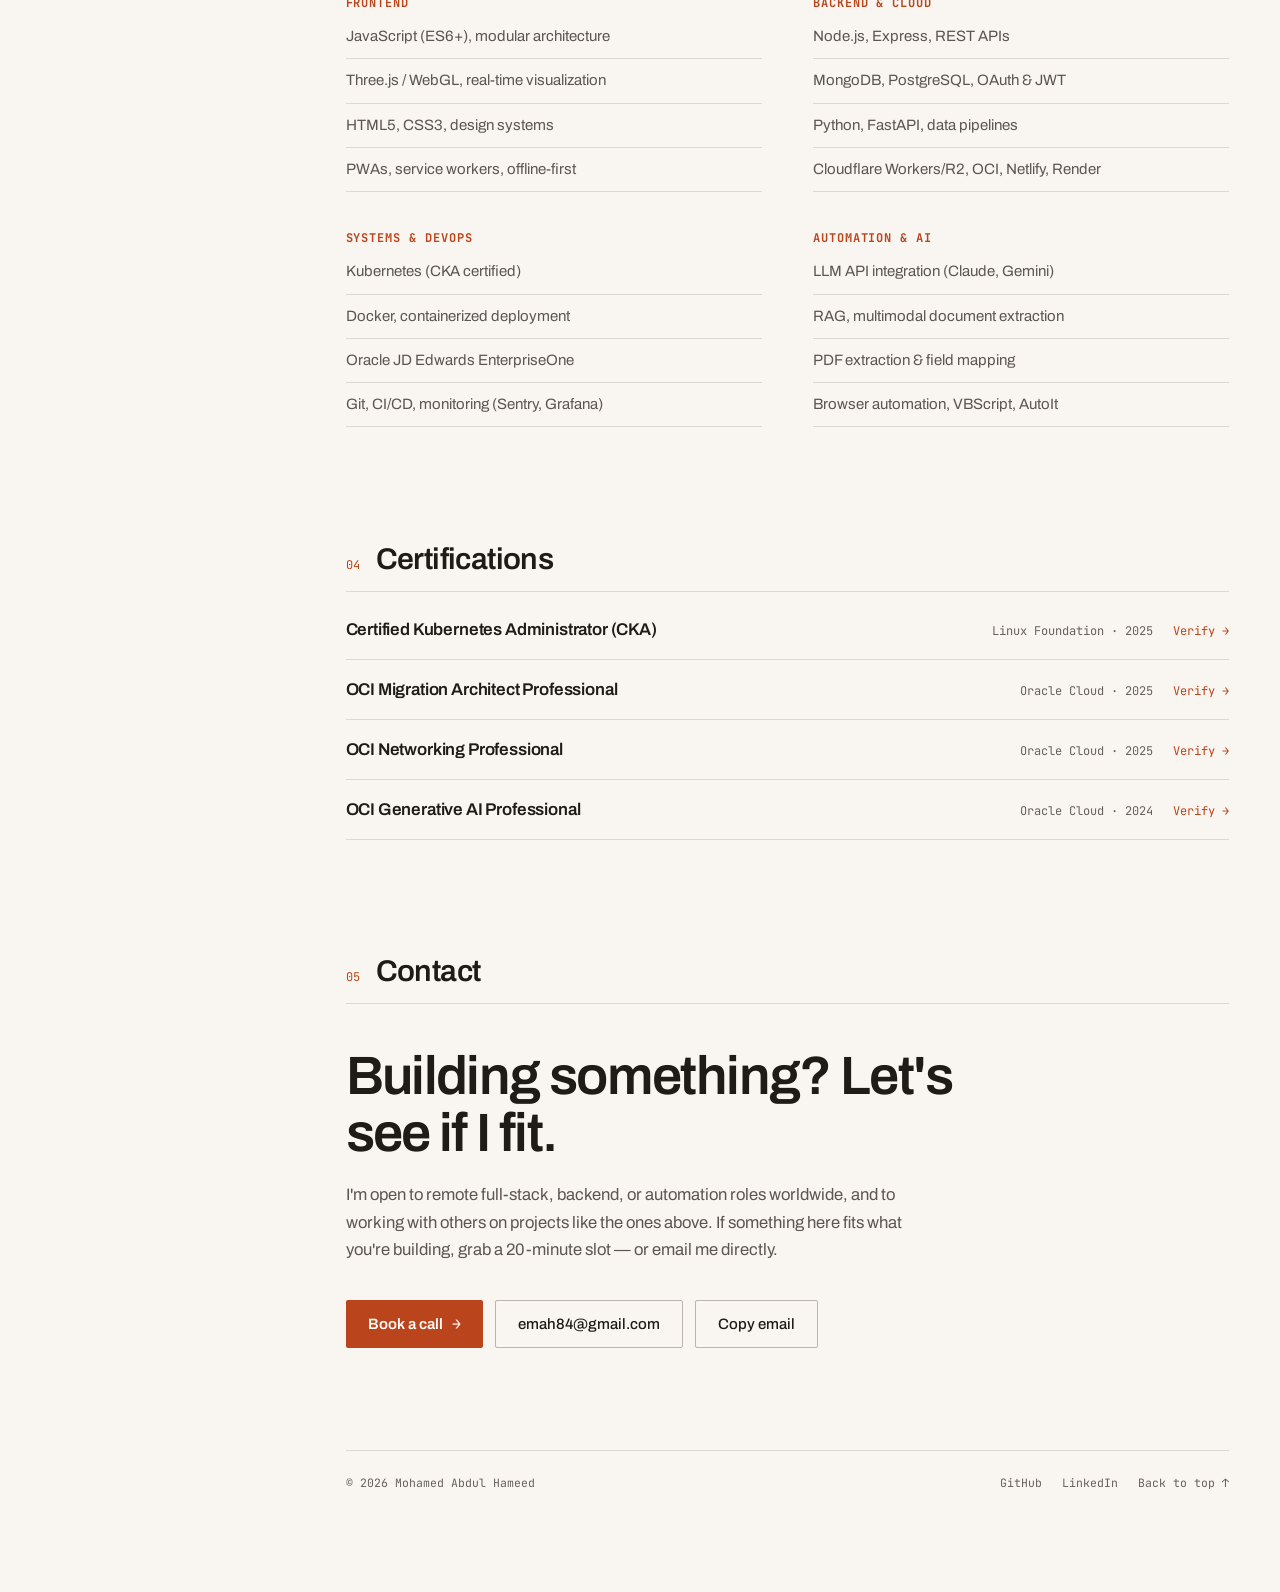
==== commit 074e2dd3: "Nimble Clerk: use its own domain and current name for the CRM card Co-Authored-By: Claude Opus 5.5 <" ====
--- a/index.html
+++ b/index.html
@@ -409,11 +409,11 @@
           </article>
 
           <article class="card">
-            <a href="https://crmbuilder-v1.onrender.com/" target="_blank" rel="noopener noreferrer" aria-label="Open the CRM Builder live demo" class="shot-link"><img class="shot" src="images/crm.webp" alt="The CRM Builder admin view for a Bright Bakery workspace: a module sidebar, metric cards for accounts, records and modules built, signup and active-user charts, and an accounts table." loading="lazy" decoding="async" width="1366" height="646"></a>
+            <a href="https://nimbleclerk.com/" target="_blank" rel="noopener noreferrer" aria-label="Open Nimble Clerk" class="shot-link"><img class="shot" src="images/crm.webp" alt="The Nimble Clerk admin view for a Bright Bakery workspace: a module sidebar, metric cards for accounts, records and modules built, signup and active-user charts, and an accounts table." loading="lazy" decoding="async" width="1366" height="646"></a>
             <p class="card-eyebrow">Full-stack · Offline-first · Beta</p>
-            <h3 class="card-title">CRM Builder</h3>
-            <p class="card-sub">Modular CRM for small business</p>
-            <p class="card-desc">Assemble your own CRM from prebuilt modules or design custom ones with 11 field types and cross-module relations, then work in searchable tables or a drag-and-drop kanban. Works offline on IndexedDB and syncs to MongoDB with per-record conflict resolution. Teams share a workspace: owners shape the schema, members manage the records. Since the first version: a security pass (headers, rate limits, dependency and secret checks in CI), an invite-only beta with in-app problem reports, nightly backups, and seat-based billing in progress.</p>
+            <h3 class="card-title">Nimble Clerk</h3>
+            <p class="card-sub">nimbleclerk.com · a modular CRM for small business</p>
+            <p class="card-desc">Assemble your own CRM from prebuilt modules or design custom ones with custom fields, cross-module relations and calculated columns, then work in searchable tables or a drag-and-drop kanban. Works offline on IndexedDB and syncs to MongoDB with per-record conflict resolution. Teams share a workspace: owners shape the schema, members manage the records. Since the first version: a security pass (headers, rate limits, dependency and secret checks in CI), an invite-only beta with in-app problem reports, nightly backups, and seat-based billing in progress.</p>
             <ul class="tags">
               <li class="tag">Node / Express</li>
               <li class="tag">MongoDB</li>
@@ -422,7 +422,7 @@
               <li class="tag">Playwright + CI</li>
             </ul>
             <div class="card-actions">
-              <a href="https://crmbuilder-v1.onrender.com/" target="_blank" rel="noopener noreferrer" class="btn">Live demo</a>
+              <a href="https://nimbleclerk.com/" target="_blank" rel="noopener noreferrer" class="btn">Live site</a>
               <a href="https://github.com/Mohamed-AH/crmbuilder" target="_blank" rel="noopener noreferrer" class="btn">Source</a>
             </div>
           </article>
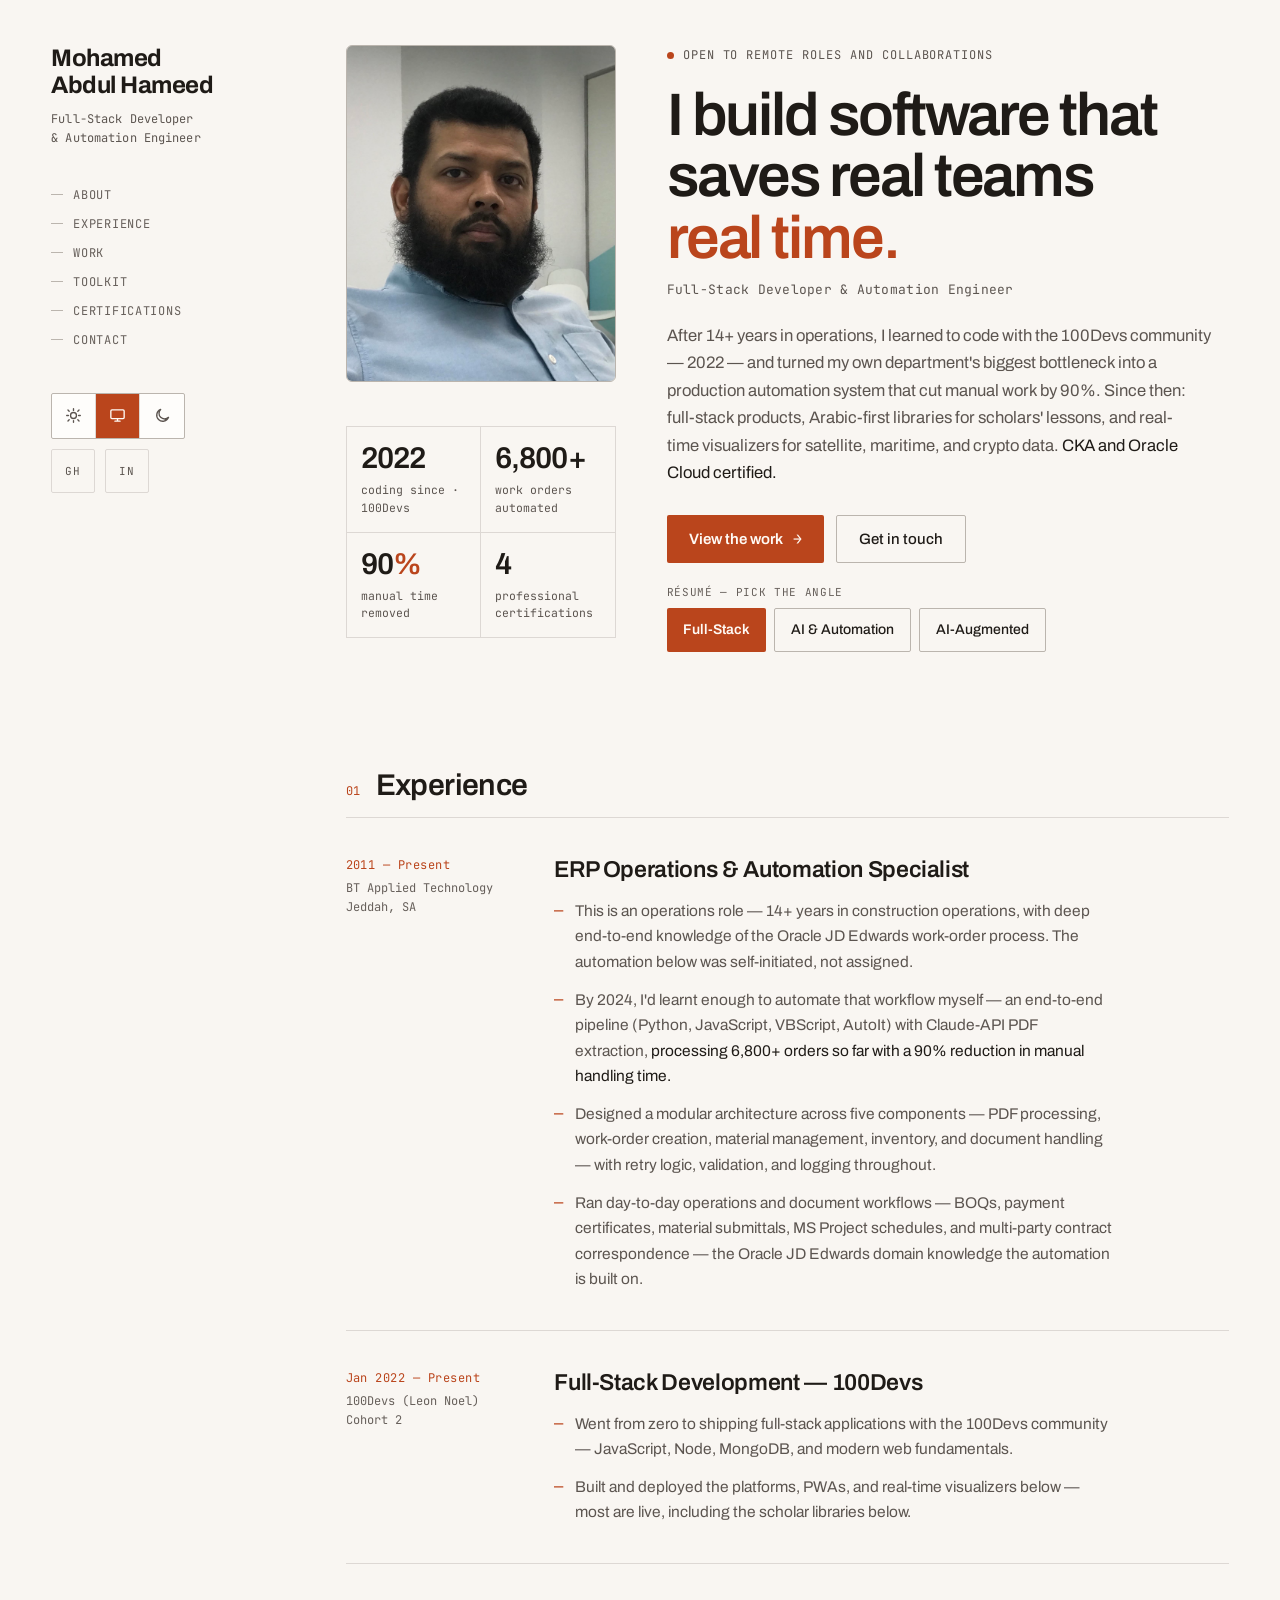
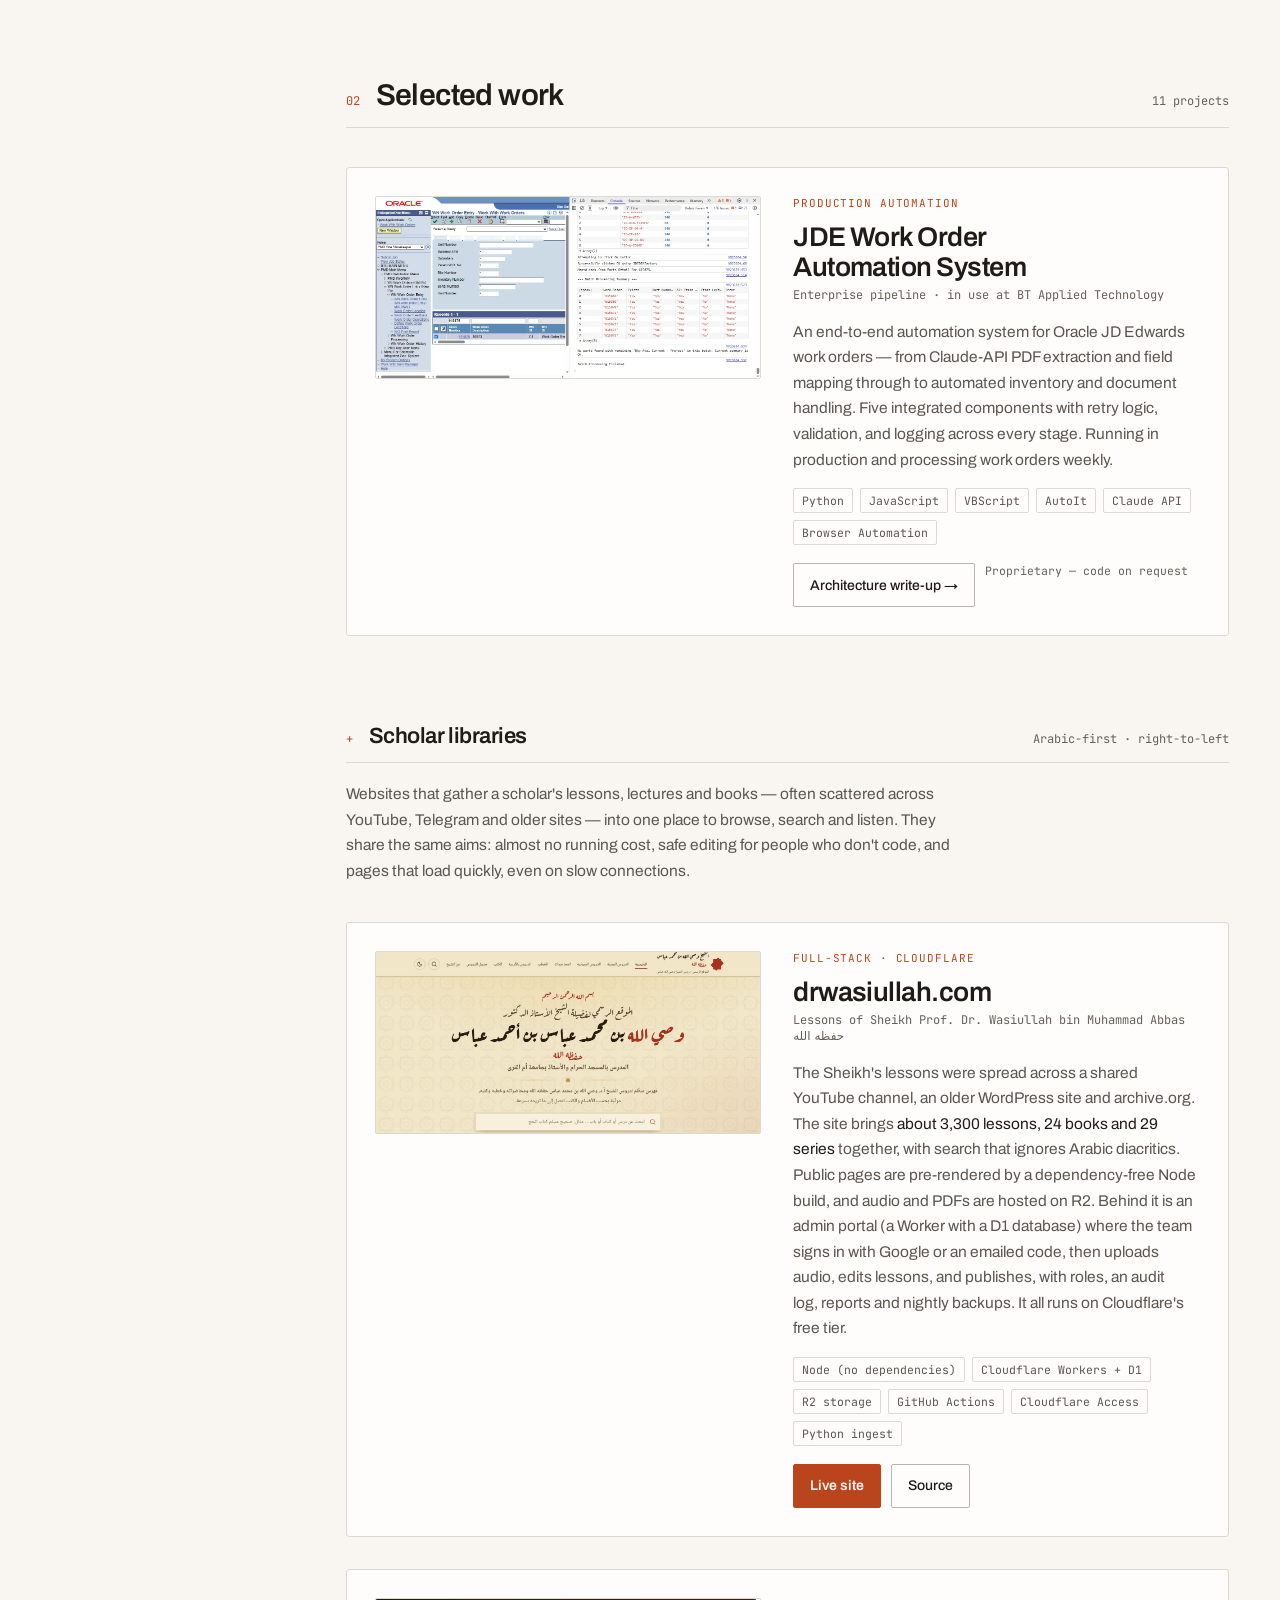
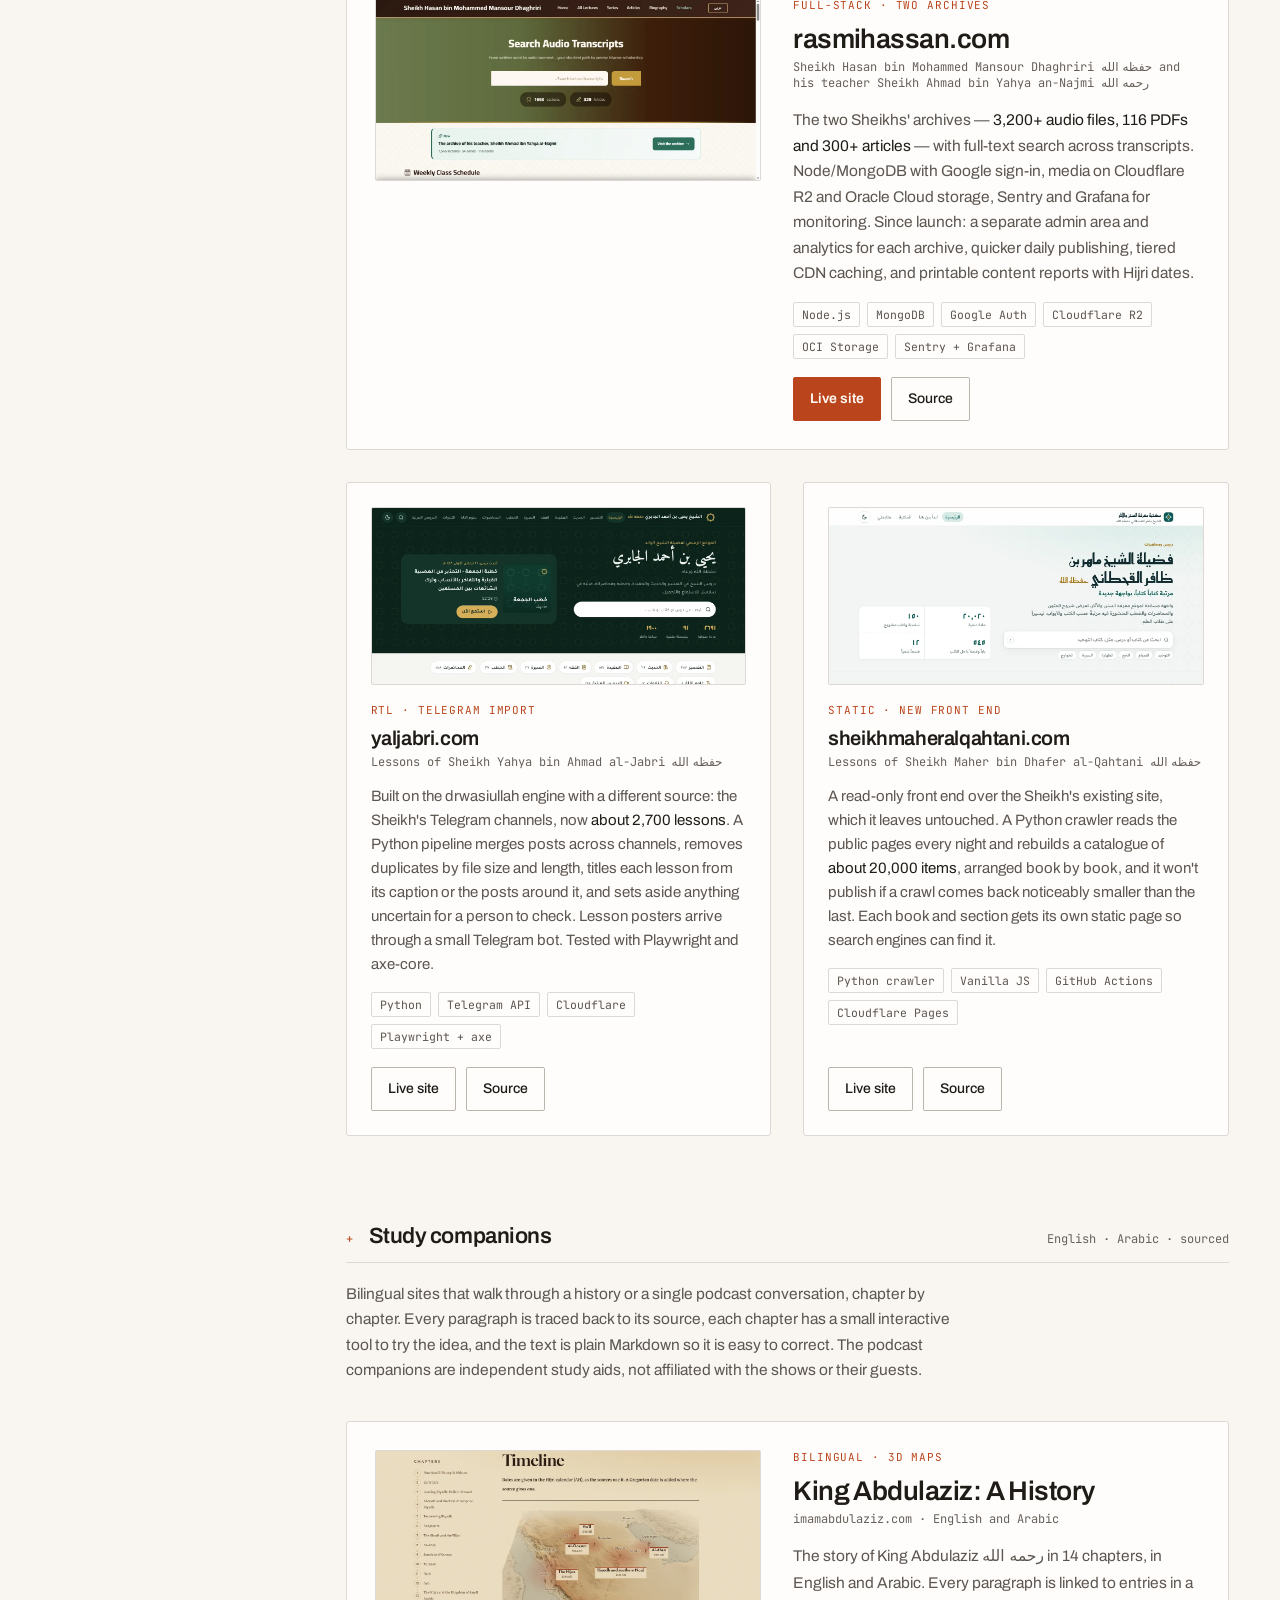
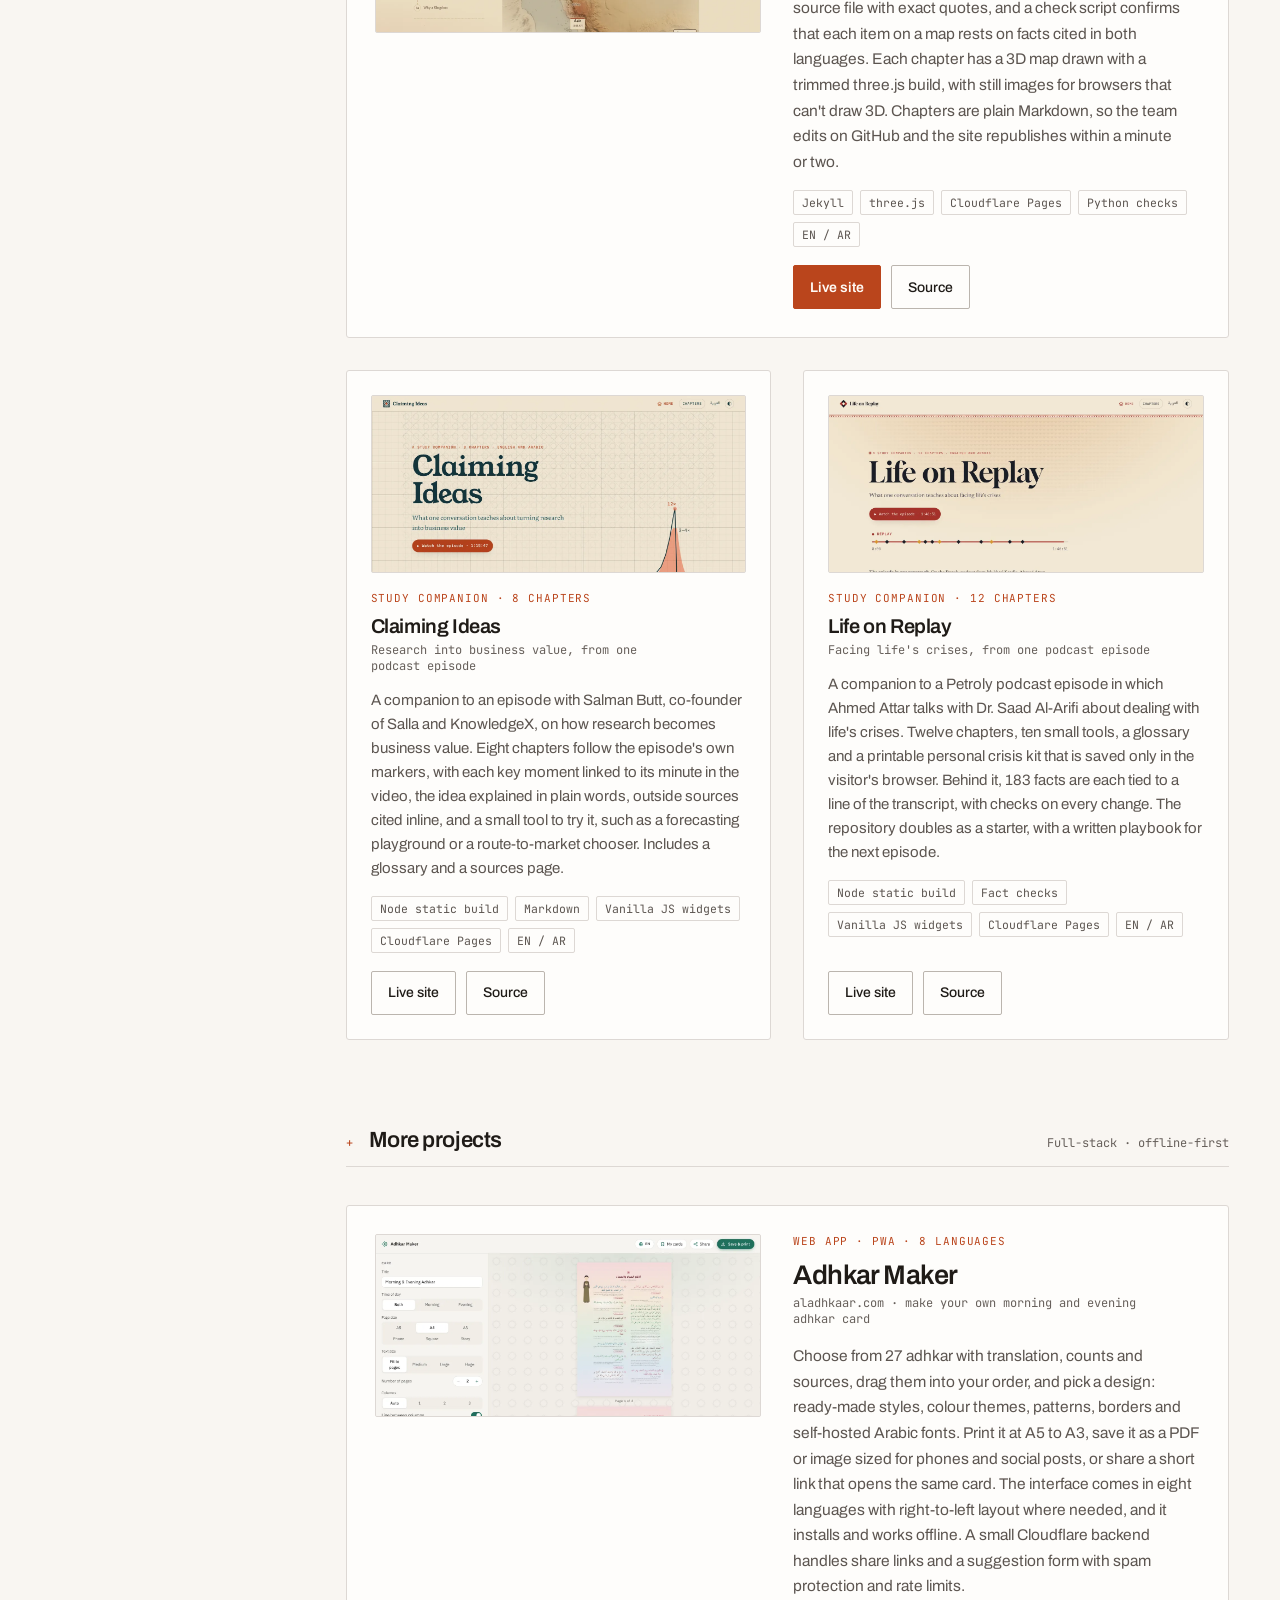
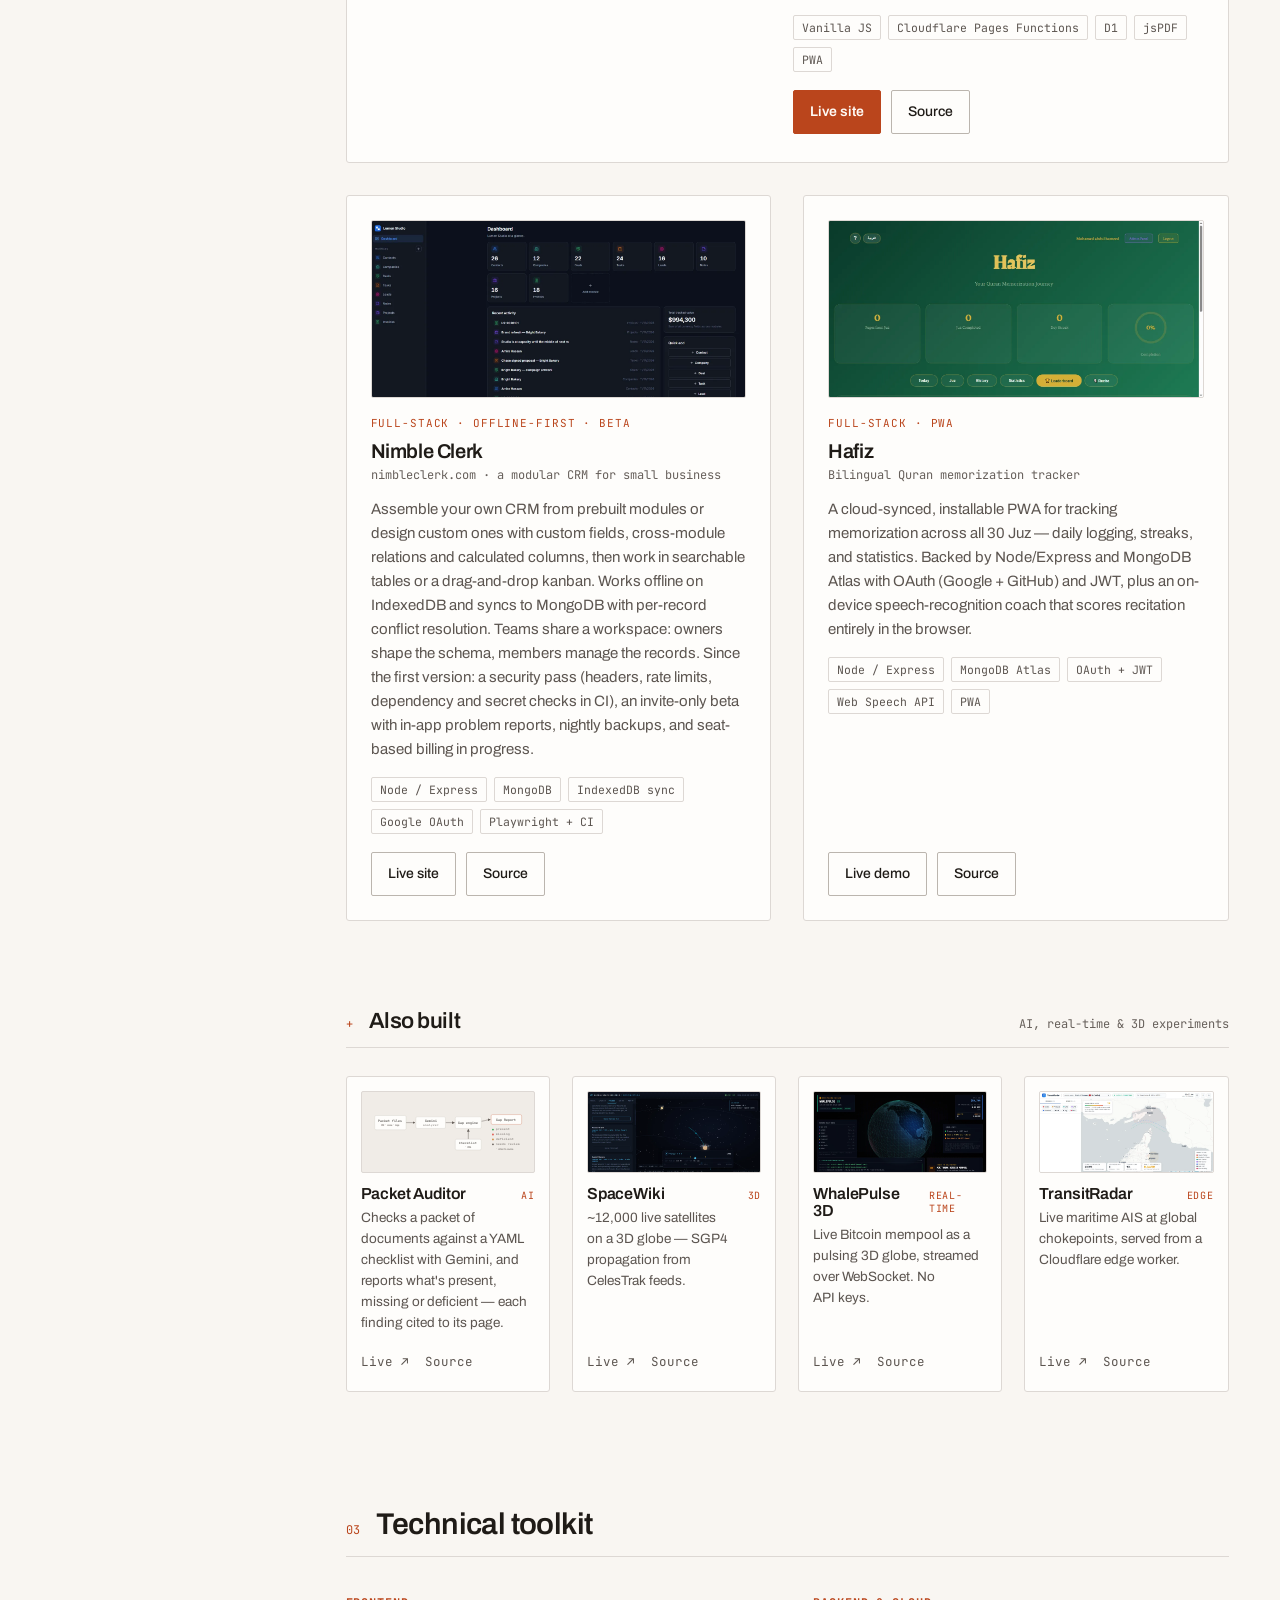
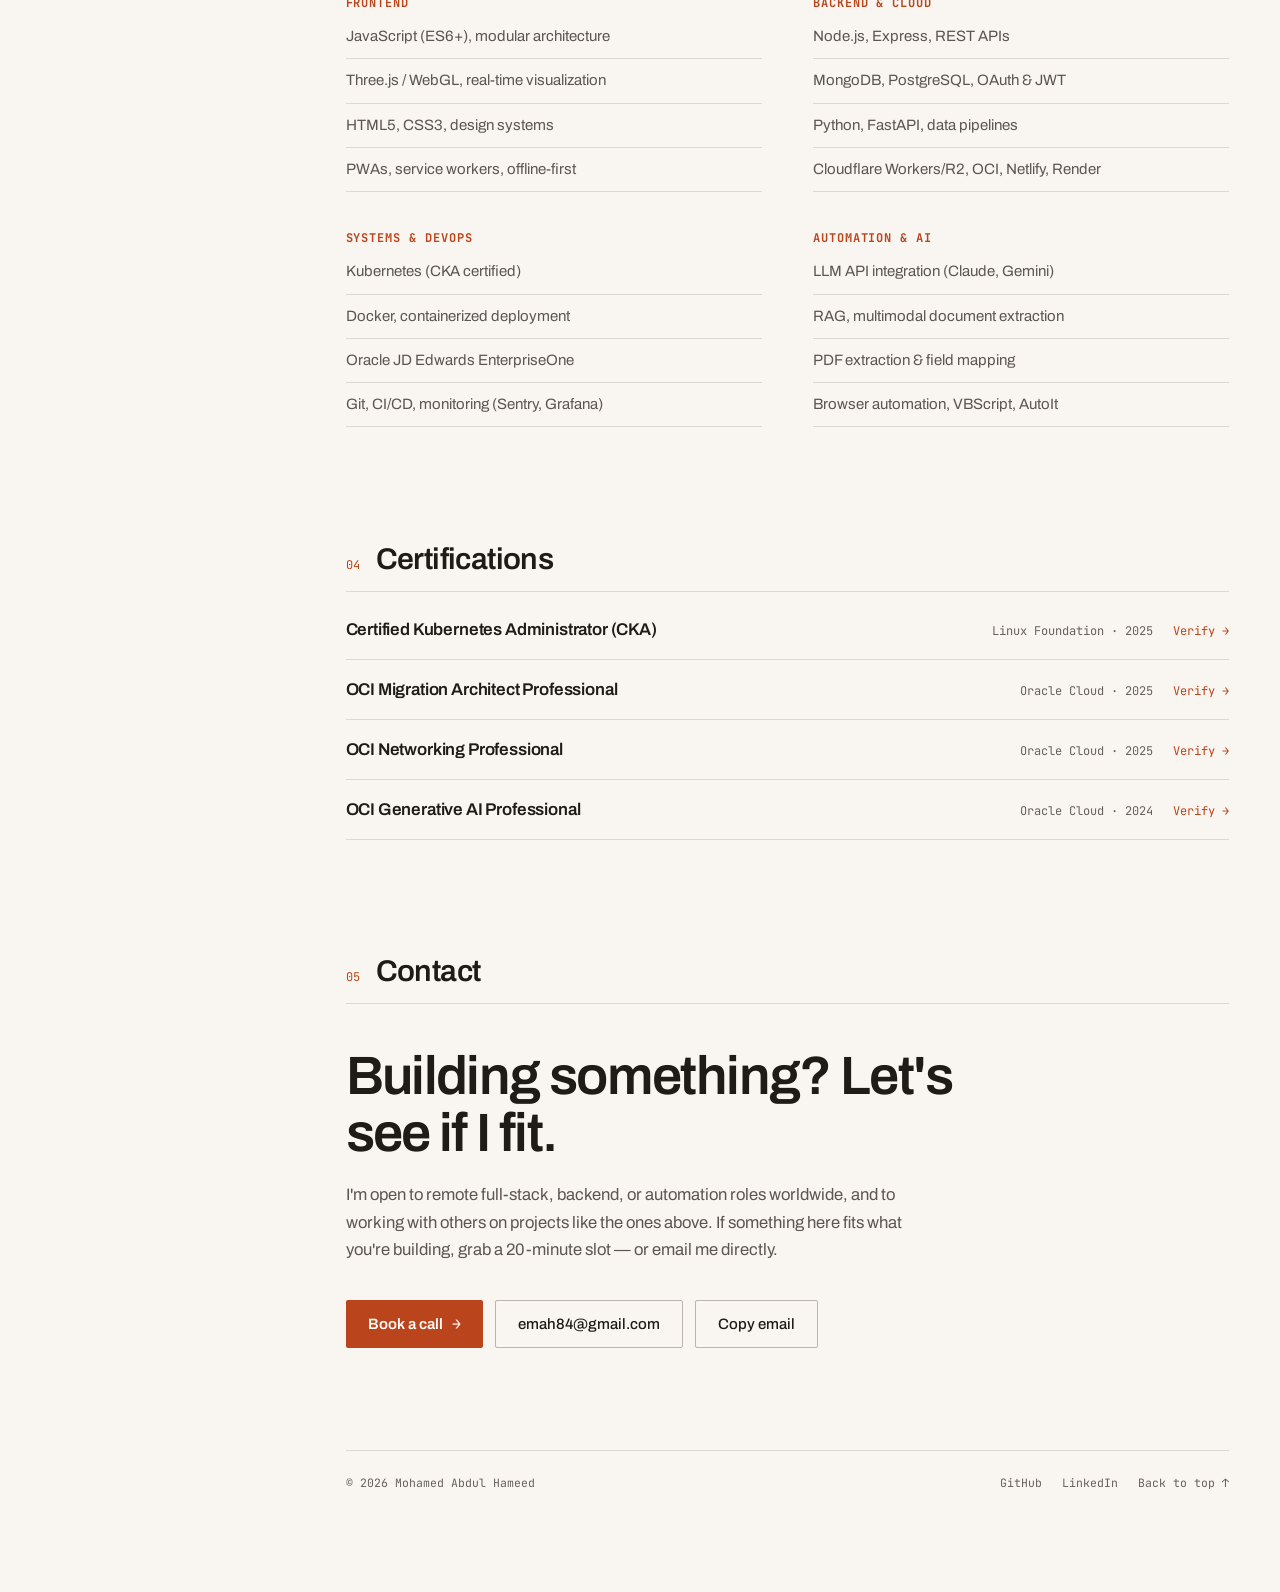
==== commit 3f96ed6b: "Nimble Clerk: new dashboard screenshot from nimbleclerk.com Co-Authored-By: Claude Opus 5.5 <noreply" ====
--- a/index.html
+++ b/index.html
@@ -409,7 +409,7 @@
           </article>
 
           <article class="card">
-            <a href="https://nimbleclerk.com/" target="_blank" rel="noopener noreferrer" aria-label="Open Nimble Clerk" class="shot-link"><img class="shot" src="images/crm.webp" alt="The Nimble Clerk admin view for a Bright Bakery workspace: a module sidebar, metric cards for accounts, records and modules built, signup and active-user charts, and an accounts table." loading="lazy" decoding="async" width="1366" height="646"></a>
+            <a href="https://nimbleclerk.com/" target="_blank" rel="noopener noreferrer" aria-label="Open Nimble Clerk" class="shot-link"><img class="shot" src="images/crm.webp" alt="The Nimble Clerk dashboard for a sample studio workspace: module counts for contacts, companies, deals, tasks, leads, notes, projects and invoices, a recent-activity list, total tracked value and quick-add buttons" loading="lazy" decoding="async" width="1366" height="646"></a>
             <p class="card-eyebrow">Full-stack · Offline-first · Beta</p>
             <h3 class="card-title">Nimble Clerk</h3>
             <p class="card-sub">nimbleclerk.com · a modular CRM for small business</p>
